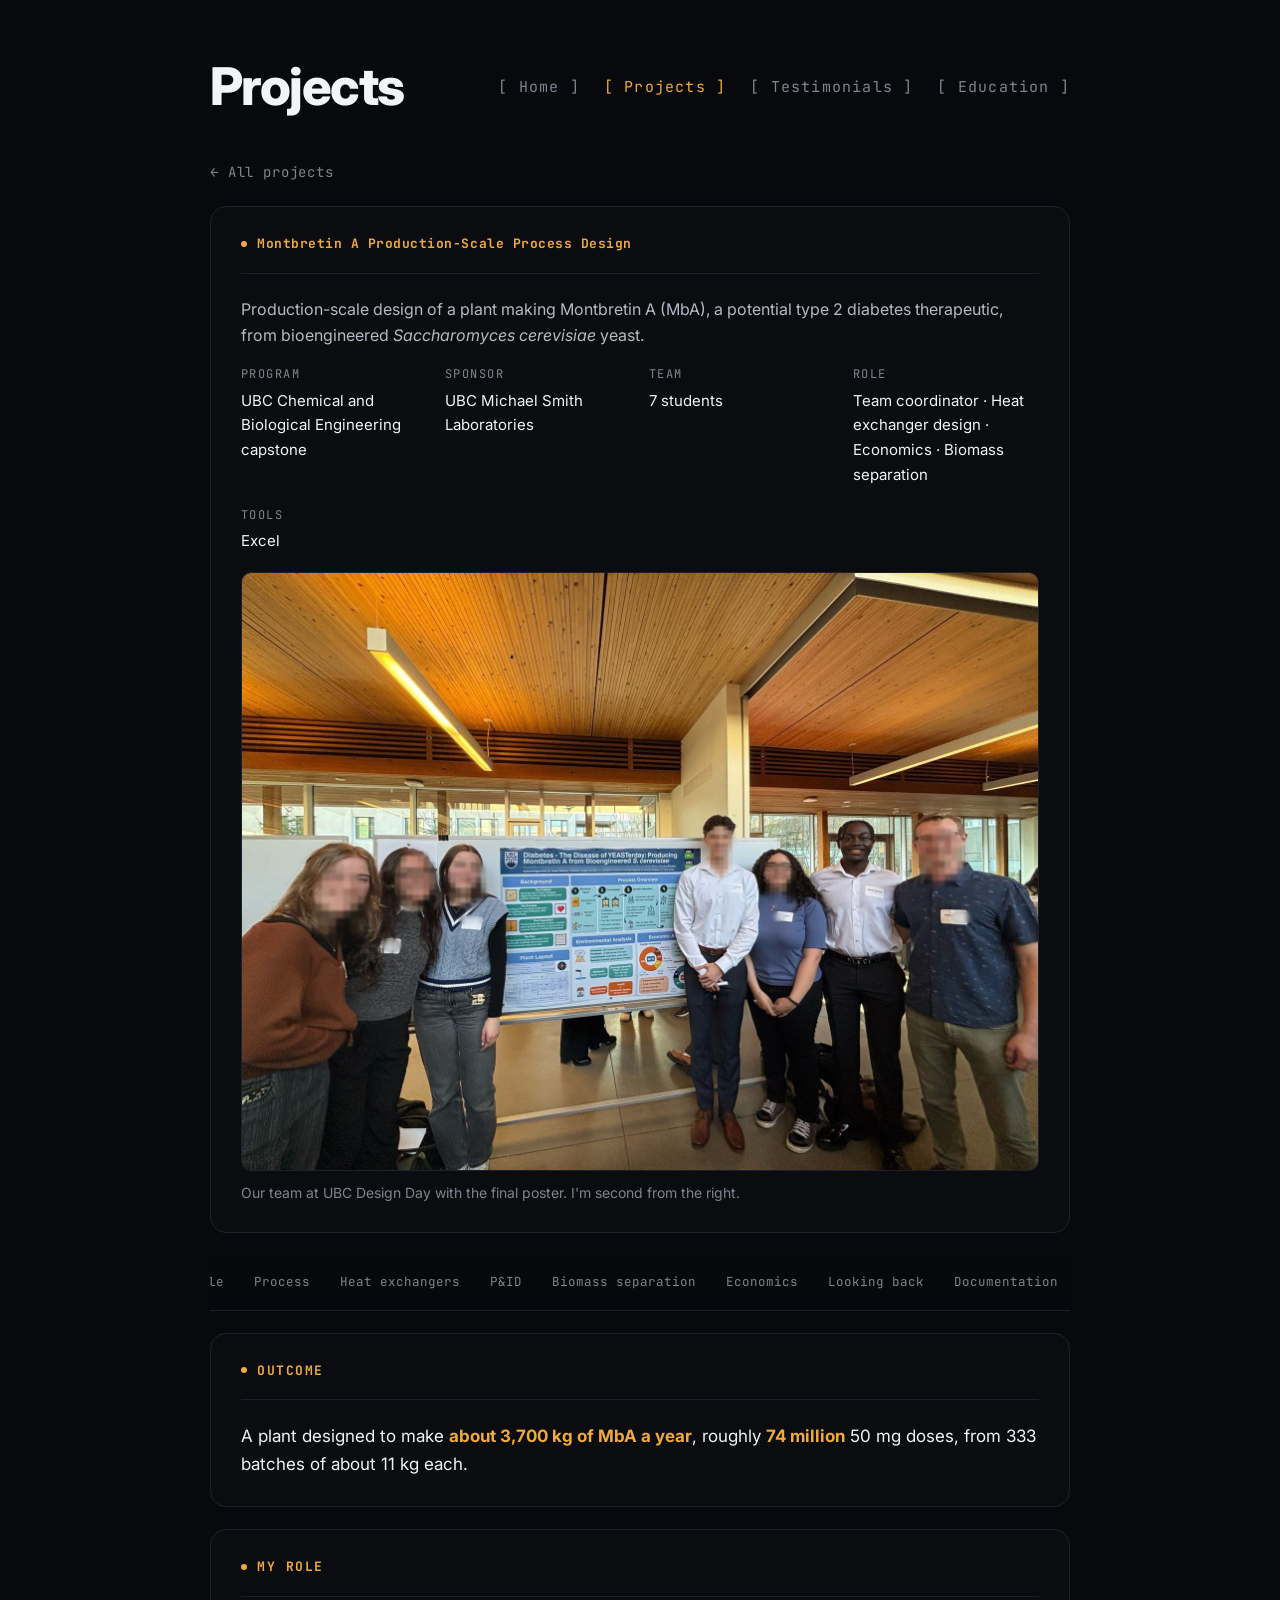
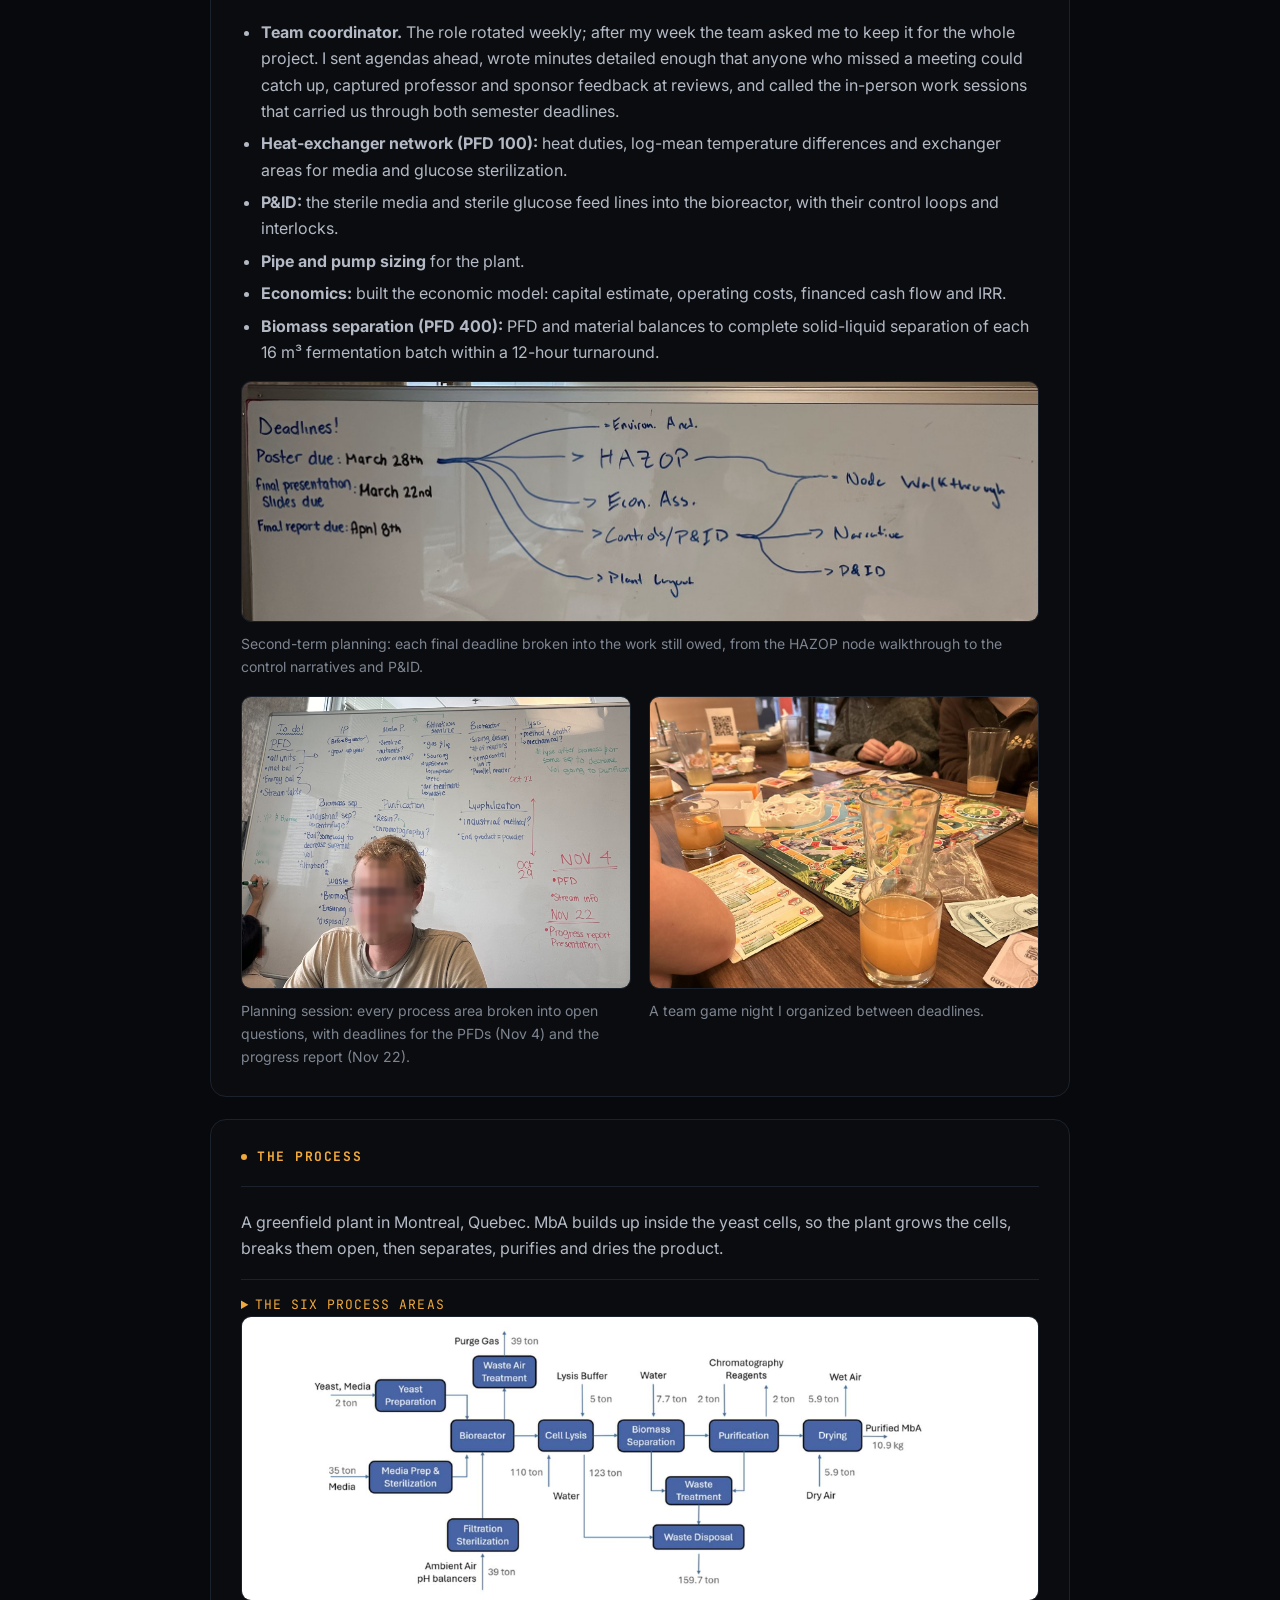
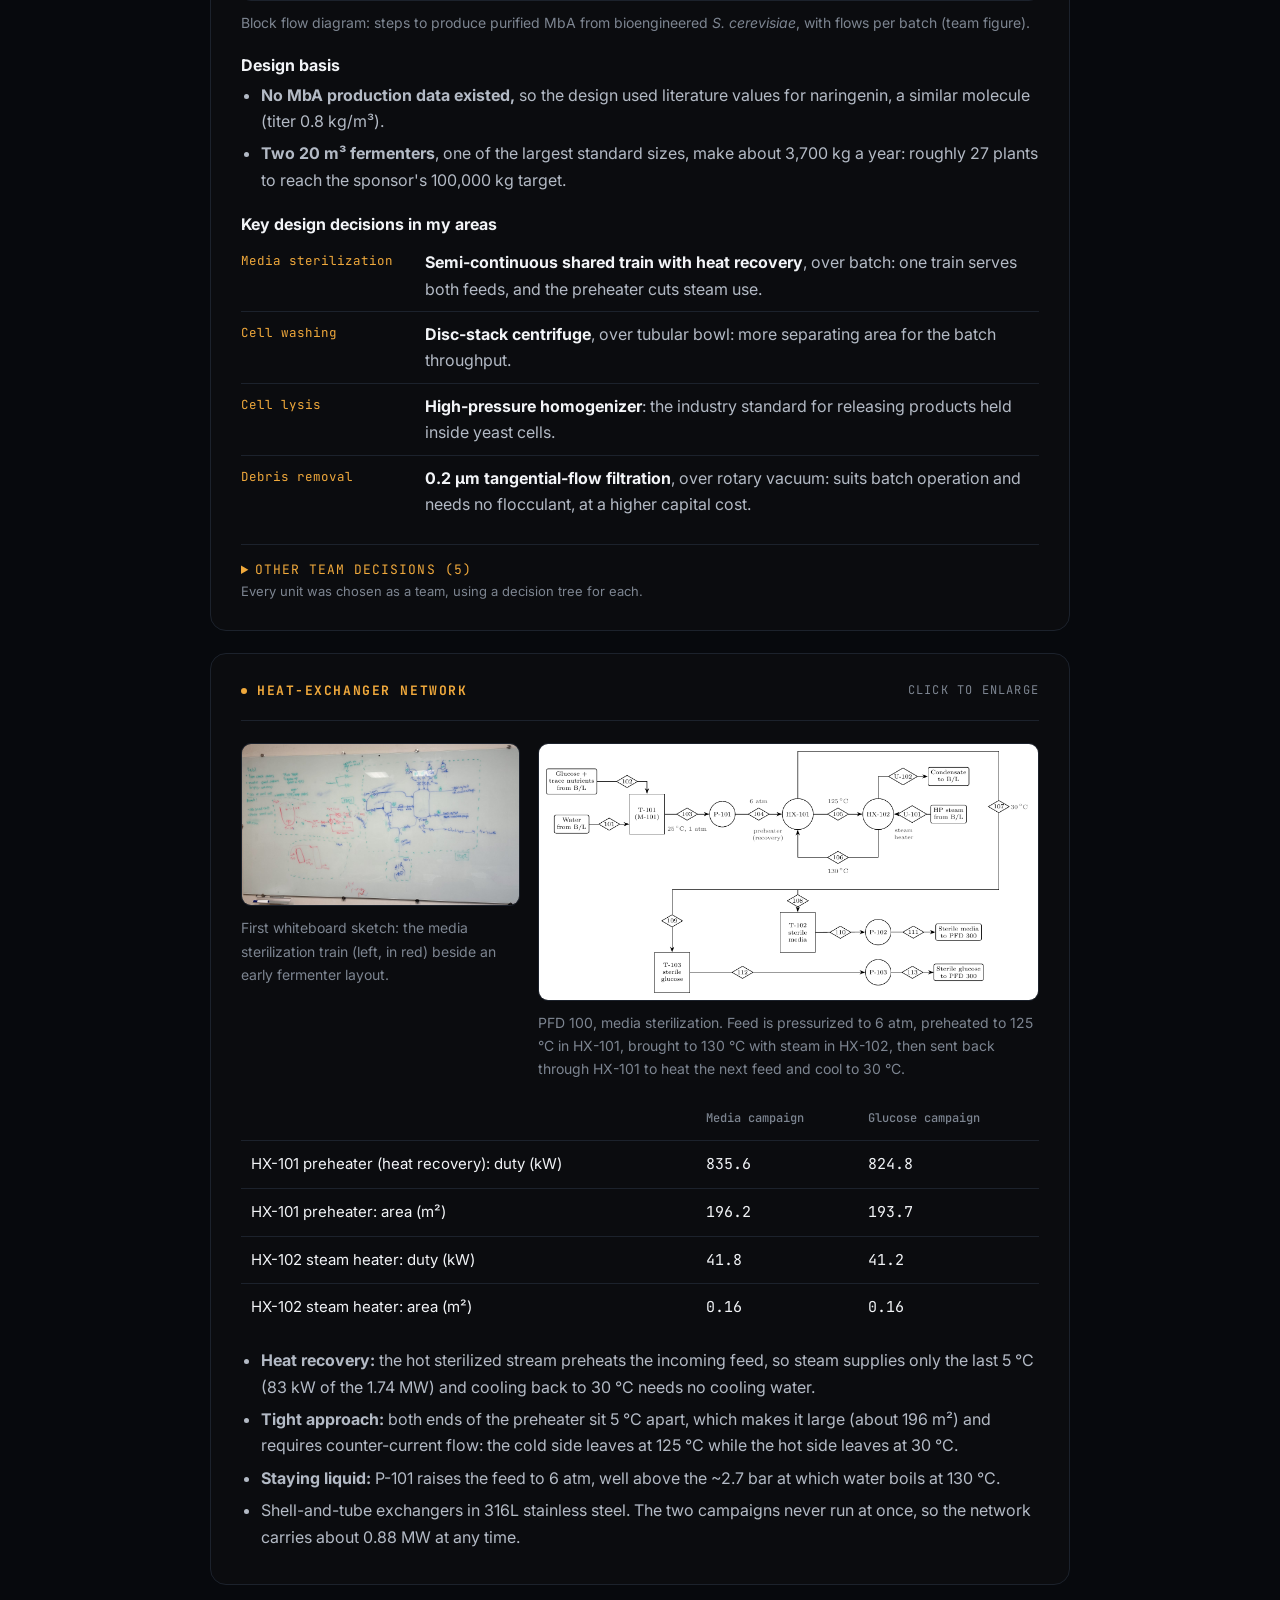
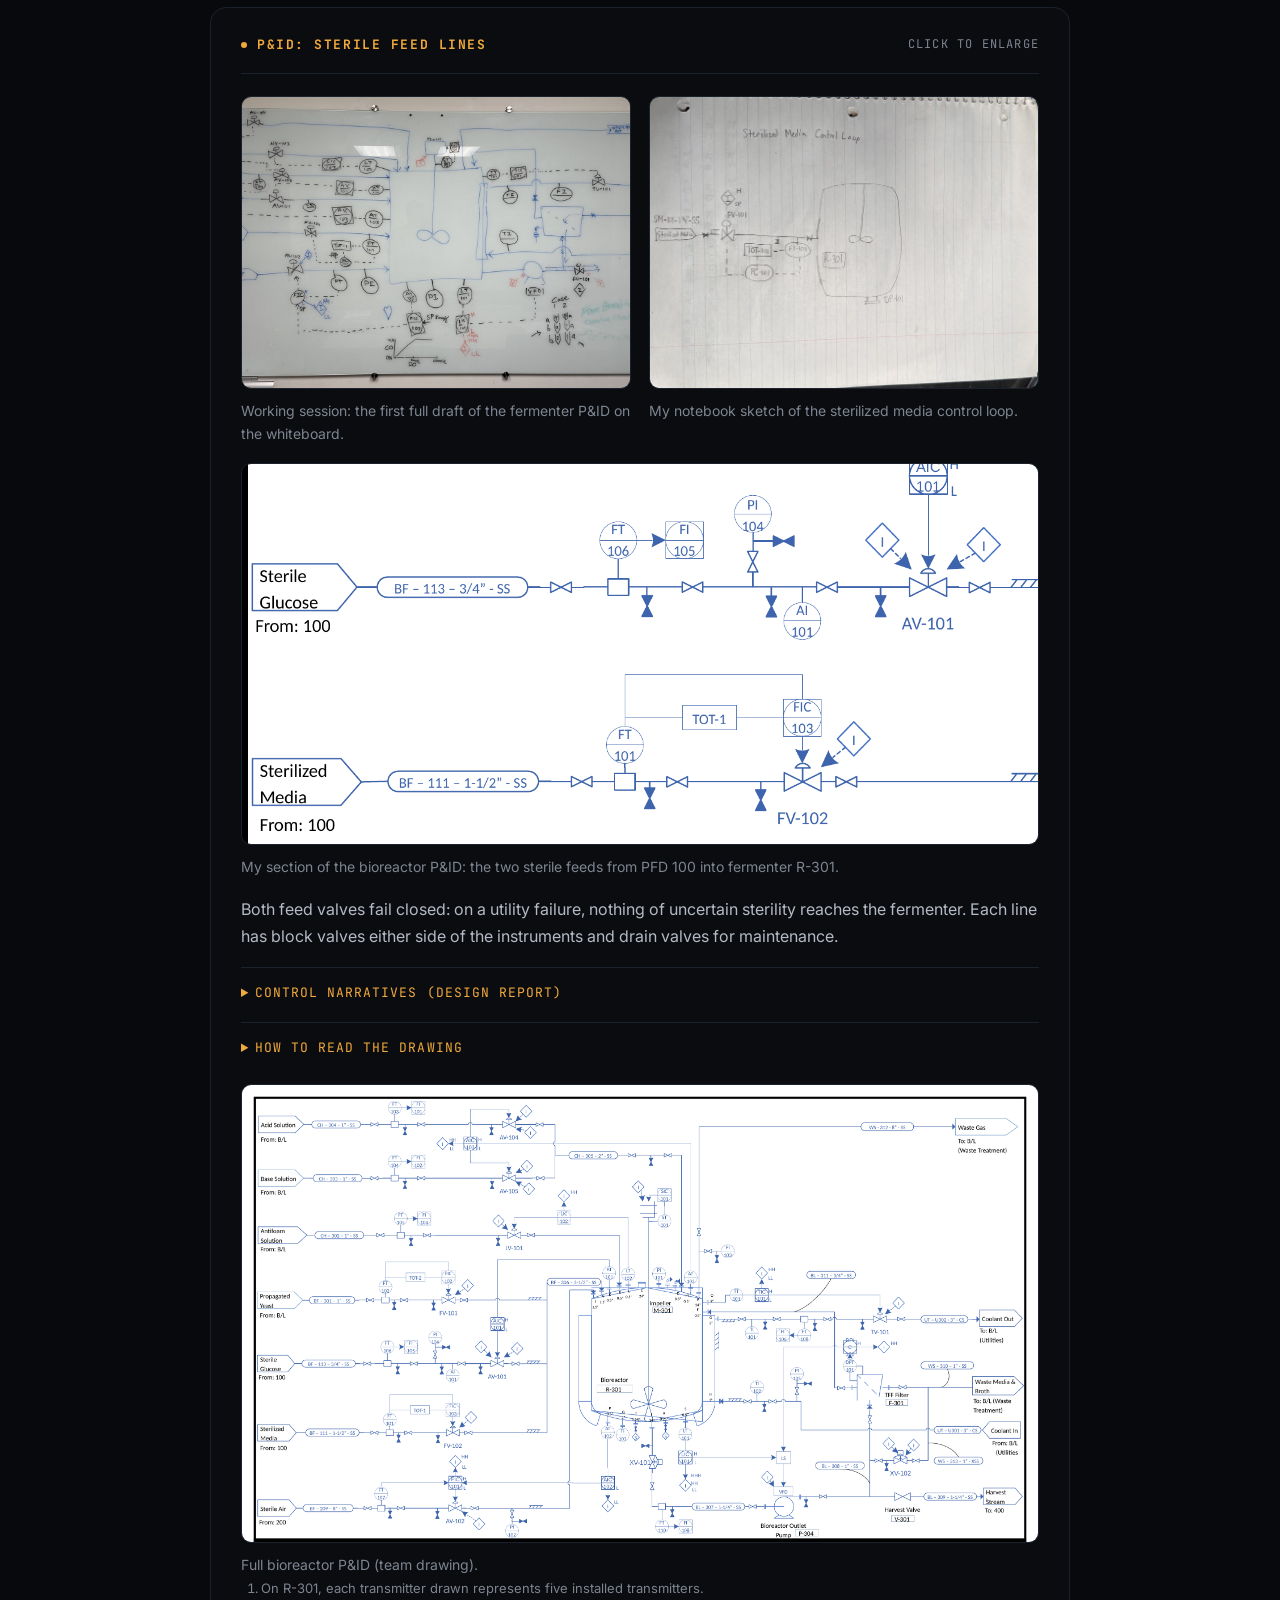
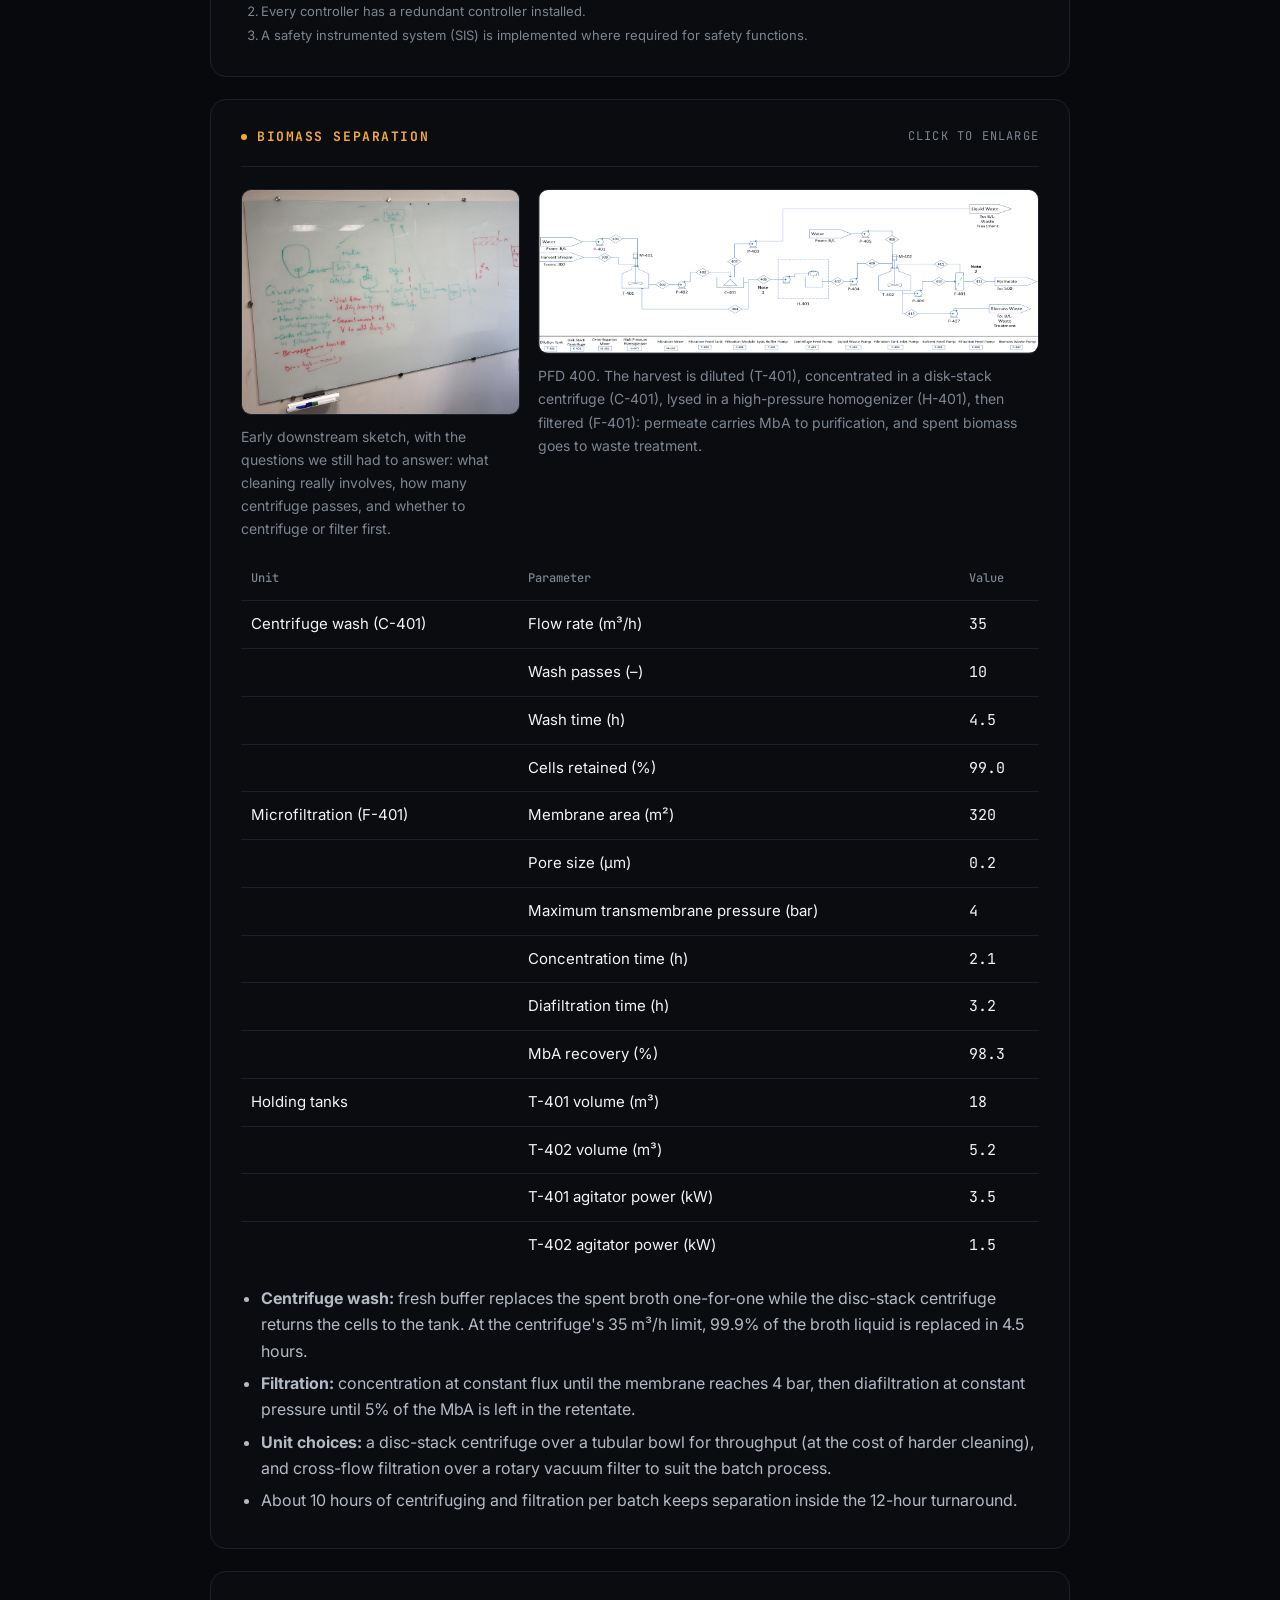
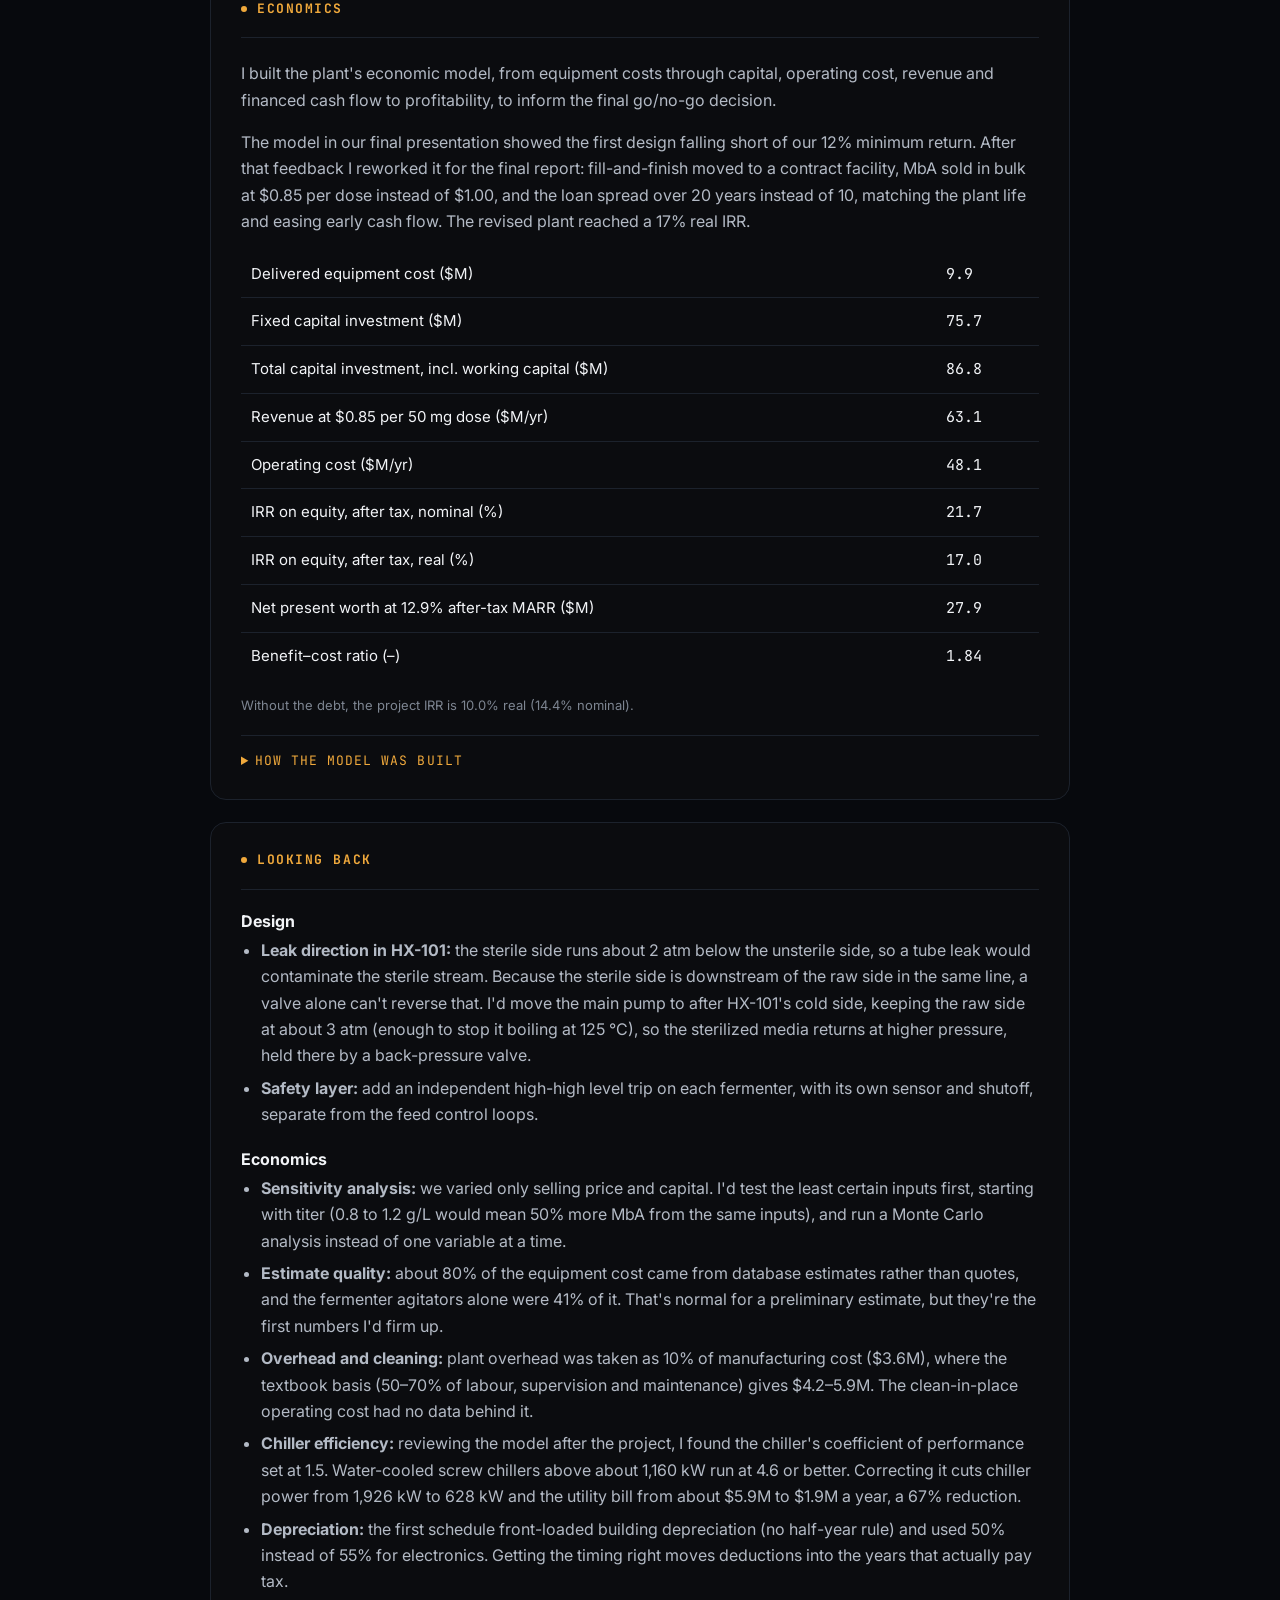
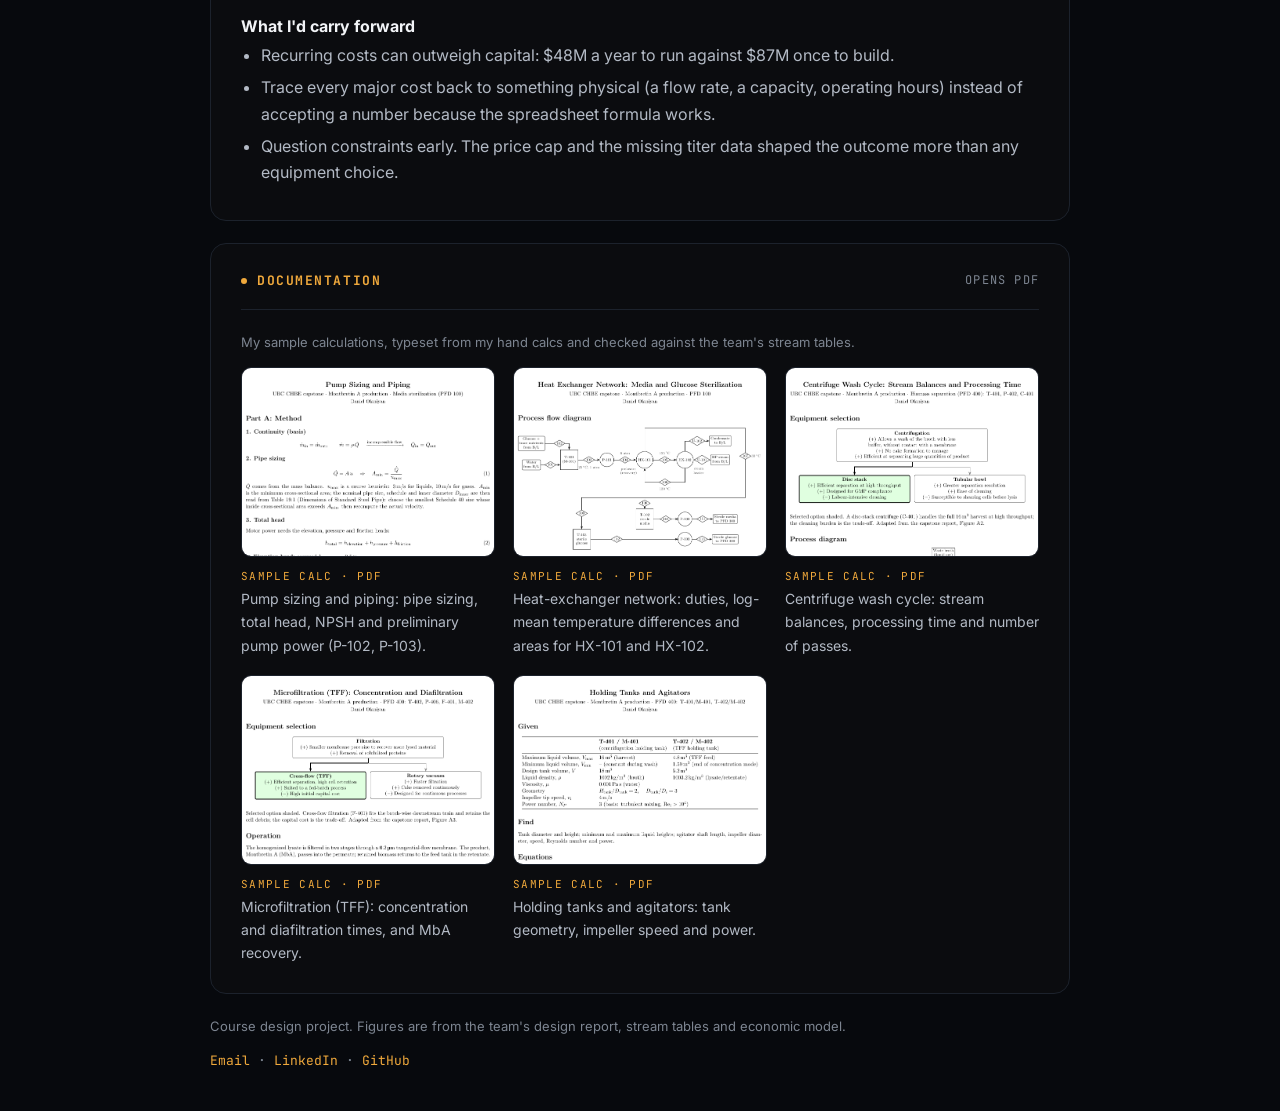
==== projects/capstone-montbretin.html @ 600d03a2 "Capstone (draft): tighter process section, one-line decisions, team decisions folded Co-Authored-By:" ====
<!doctype html>
<html lang="en">
<head>
  <meta charset="utf-8">
  <meta name="viewport" content="width=device-width, initial-scale=1">
  <title>Montbretin A Production-Scale Process Design · Daniel Olaniyan</title>
  <meta name="description" content="UBC capstone: production-scale bioprocess design for Montbretin A: about 3,700 kg a year, with heat recovery and biomass separation.">
  <link rel="preconnect" href="https://fonts.googleapis.com">
  <link rel="preconnect" href="https://fonts.gstatic.com" crossorigin>
  <link href="https://fonts.googleapis.com/css2?family=Inter:wght@400;600;700;800&family=JetBrains+Mono:wght@400;500;700&display=swap" rel="stylesheet">
  <link rel="stylesheet" href="../assets/styles.css">
</head>
<body>

<header class="site-header">
  <div class="wrap">
    <h1 class="site-title"><a href="../index.html#projects">Projects</a></h1>
    <nav class="tabs">
      <a href="../index.html#home">Home</a>
      <a class="active" href="../index.html#projects">Projects</a>
      <a href="../index.html#testimonials">Testimonials</a>
      <a href="../index.html#education">Education</a>
    </nav>
  </div>
</header>

<main class="wrap">
  <a class="back" href="../index.html#projects">← All projects</a>

  <div class="card">
    <div class="card-head"><span class="label case">Montbretin A Production-Scale Process Design</span></div>
    <p>Production-scale design of a plant making Montbretin A (MbA), a potential type 2 diabetes therapeutic, from bioengineered <em>Saccharomyces cerevisiae</em> yeast.</p>
    <dl class="facts">
      <div><dt>Program</dt><dd>UBC Chemical and Biological Engineering capstone</dd></div>
      <div><dt>Sponsor</dt><dd>UBC Michael Smith Laboratories</dd></div>
      <div><dt>Team</dt><dd>7 students</dd></div>
      <div><dt>Role</dt><dd>Team coordinator · Heat exchanger design · Economics · Biomass separation</dd></div>
      <div><dt>Tools</dt><dd>Excel</dd></div>
    </dl>
    <figure class="hero">
      <img src="../assets/media/capstone/design-day.jpg" data-zoom alt="The seven-person capstone team beside its poster at UBC Design Day.">
      <figcaption>Our team at UBC Design Day with the final poster. I'm second from the right.</figcaption>
    </figure>
  </div>

  <nav class="toc" aria-label="On this page"></nav>

  <div class="card" data-toc="Outcome">
    <div class="card-head"><span class="label">Outcome</span></div>
    <p class="outcome">A plant designed to make <strong>about 3,700 kg of MbA a year</strong>, roughly <strong>74 million</strong> 50 mg doses, from 333 batches of about 11 kg each.</p>
  </div>

  <div class="card" data-toc="Role">
    <div class="card-head"><span class="label">My role</span></div>
    <ul>
      <li><strong>Team coordinator.</strong> The role rotated weekly; after my week the team asked me to keep it for the whole project. I sent agendas ahead, wrote minutes detailed enough that anyone who missed a meeting could catch up, captured professor and sponsor feedback at reviews, and called the in-person work sessions that carried us through both semester deadlines.</li>
      <li><strong>Heat-exchanger network (PFD 100):</strong> heat duties, log-mean temperature differences and exchanger areas for media and glucose sterilization.</li>
      <li><strong>P&amp;ID:</strong> the sterile media and sterile glucose feed lines into the bioreactor, with their control loops and interlocks.</li>
      <li><strong>Pipe and pump sizing</strong> for the plant.</li>
      <li><strong>Economics:</strong> built the economic model: capital estimate, operating costs, financed cash flow and IRR.</li>
      <li><strong>Biomass separation (PFD 400):</strong> PFD and material balances to complete solid-liquid separation of each 16 m³ fermentation batch within a 12-hour turnaround.</li>
    </ul>
    <figure>
      <img src="../assets/media/capstone/capstone-deadline-board.jpg" data-zoom loading="lazy" alt="Whiteboard mapping the final deadlines (poster March 28, presentation March 22, report April 8) to the remaining work: environmental analysis, HAZOP node walkthrough, economic assessment, controls narrative and P&amp;ID, and plant layout.">
      <figcaption>Second-term planning: each final deadline broken into the work still owed, from the HAZOP node walkthrough to the control narratives and P&amp;ID.</figcaption>
    </figure>
    <div class="figrow">
      <figure>
        <img src="../assets/media/capstone/whiteboard-task-plan.jpg" data-zoom alt="Whiteboard breaking the capstone into tasks for each process area, with deadlines for the PFDs, stream information and the progress report.">
        <figcaption>Planning session: every process area broken into open questions, with deadlines for the PFDs (Nov 4) and the progress report (Nov 22).</figcaption>
      </figure>
      <figure>
        <img src="../assets/media/capstone/game-night.jpg" data-zoom alt="Team members playing a board game at a team game night.">
        <figcaption>A team game night I organized between deadlines.</figcaption>
      </figure>
    </div>
  </div>

  <div class="card" data-toc="Process">
    <div class="card-head"><span class="label">The process</span></div>
    <p>A greenfield plant in Montreal, Quebec. MbA builds up inside the yeast cells, so the plant grows the cells, breaks them open, then separates, purifies and dries the product.</p>
    <details class="legend">
      <summary>The six process areas</summary>
      <ol>
        <li><strong>Media sterilization (100):</strong> one heat-sterilization train serves both the start-up media (about 14 m³ in 2 hours) and the fed-batch glucose feed (about 21 t in 3 hours), each into its own sterile storage tank.</li>
        <li><strong>Air filtration (200):</strong> sterile air for the fermenters.</li>
        <li><strong>Fermentation (300):</strong> two 20 m³ fed-batch fermenters at 16 m³ working volume, on a 48-hour cycle (36 h fermentation, 2 h emptying, 10 h cleaning).</li>
        <li><strong>Lysis and separation (400):</strong> centrifuge cell washing, high-pressure homogenization to release MbA, then filtration.</li>
        <li><strong>Purification (500):</strong> two ultrafiltration steps, then reversed-phase chromatography to 95% MbA and 5% MbB.</li>
        <li><strong>Drying (600):</strong> spray drying to a powder, sold in bulk to a fill-and-finish partner.</li>
      </ol>
    </details>
    <figure>
      <img src="../assets/media/capstone/block-flow-diagram.png" data-zoom alt="Block flow diagram: yeast preparation, media sterilization and air filtration feed the bioreactor, followed by cell lysis, biomass separation, purification and drying to purified MbA, with waste air, waste treatment and disposal streams.">
      <figcaption>Block flow diagram: steps to produce purified MbA from bioengineered <em>S. cerevisiae</em>, with flows per batch (team figure).</figcaption>
    </figure>

    <h3 class="sub">Design basis</h3>
    <ul>
      <li><strong>No MbA production data existed,</strong> so the design used literature values for naringenin, a similar molecule (titer 0.8 kg/m³).</li>
      <li><strong>Two 20 m³ fermenters</strong>, one of the largest standard sizes, make about 3,700 kg a year: roughly 27 plants to reach the sponsor's 100,000 kg target.</li>
    </ul>

    <h3 class="sub">Key design decisions in my areas</h3>
    <ul class="decide">
        <li><span class="d">Media sterilization</span><span><strong>Semi-continuous shared train with heat recovery</strong>, over batch: one train serves both feeds, and the preheater cuts steam use.</span></li>
        <li><span class="d">Cell washing</span><span><strong>Disc-stack centrifuge</strong>, over tubular bowl: more separating area for the batch throughput.</span></li>
        <li><span class="d">Cell lysis</span><span><strong>High-pressure homogenizer</strong>: the industry standard for releasing products held inside yeast cells.</span></li>
        <li><span class="d">Debris removal</span><span><strong>0.2 µm tangential-flow filtration</strong>, over rotary vacuum: suits batch operation and needs no flocculant, at a higher capital cost.</span></li>
    </ul>
    <details class="legend">
      <summary>Other team decisions (5)</summary>
      <ul class="decide">
          <li><span class="d">Air sterilization</span><span><strong>Continuous membrane filters</strong>, over stored sterile air: the fermenters need too much air to store.</span></li>
          <li><span class="d">Fermentation</span><span><strong>Two-stage fed-batch</strong>, over batch or continuous: higher yield, and slower growth in stage 2 keeps oxygen demand within supply.</span></li>
          <li><span class="d">Purification 1</span><span><strong>Ultrafiltration</strong>, over size-exclusion chromatography: higher throughput, and it concentrates MbA.</span></li>
          <li><span class="d">Purification 2</span><span><strong>Reversed-phase chromatography</strong>: separates MbA from MbB and scales up the sponsor's lab method.</span></li>
          <li><span class="d">Drying</span><span><strong>Spray drying at 180 °C</strong>, over freeze-drying: faster and cheaper at scale, and MbA is heat-stable.</span></li>
      </ul>
    </details>
    <p class="fine">Every unit was chosen as a team, using a decision tree for each.</p>
  </div>

  <div class="card" data-toc="Heat exchangers">
    <div class="card-head"><span class="label">Heat-exchanger network</span><span class="soon">Click to enlarge</span></div>
    <div class="evolve">
      <figure>
        <img src="../assets/media/capstone/whiteboard-early-pfd-100.jpg" data-zoom alt="Early whiteboard sketch of the media sterilization train next to the first fermenter layout.">
        <figcaption>First whiteboard sketch: the media sterilization train (left, in red) beside an early fermenter layout.</figcaption>
      </figure>
      <figure>
        <img src="../assets/media/capstone/pfd-100-media-sterilization.png" data-zoom alt="PFD 100: media sterilization train with mixing tank T-101, pump P-101, preheater HX-101, steam heater HX-102, sterile storage tanks T-102 and T-103, and transfer pumps P-102 and P-103.">
        <figcaption>PFD 100, media sterilization. Feed is pressurized to 6 atm, preheated to 125 °C in HX-101, brought to 130 °C with steam in HX-102, then sent back through HX-101 to heat the next feed and cool to 30 °C.</figcaption>
      </figure>
    </div>
    <div class="table-wrap">
      <table class="units">
        <thead><tr><th></th><th>Media campaign</th><th>Glucose campaign</th></tr></thead>
        <tbody>
          <tr><td>HX-101 preheater (heat recovery): duty (kW)</td><td class="num">835.6</td><td class="num">824.8</td></tr>
          <tr><td>HX-101 preheater: area (m²)</td><td class="num">196.2</td><td class="num">193.7</td></tr>
          <tr><td>HX-102 steam heater: duty (kW)</td><td class="num">41.8</td><td class="num">41.2</td></tr>
          <tr><td>HX-102 steam heater: area (m²)</td><td class="num">0.16</td><td class="num">0.16</td></tr>
        </tbody>
      </table>
    </div>
    <ul>
      <li><strong>Heat recovery:</strong> the hot sterilized stream preheats the incoming feed, so steam supplies only the last 5 °C (83 kW of the 1.74 MW) and cooling back to 30 °C needs no cooling water.</li>
      <li><strong>Tight approach:</strong> both ends of the preheater sit 5 °C apart, which makes it large (about 196 m²) and requires counter-current flow: the cold side leaves at 125 °C while the hot side leaves at 30 °C.</li>
      <li><strong>Staying liquid:</strong> P-101 raises the feed to 6 atm, well above the ~2.7 bar at which water boils at 130 °C.</li>
      <li>Shell-and-tube exchangers in 316L stainless steel. The two campaigns never run at once, so the network carries about 0.88 MW at any time.</li>
    </ul>
  </div>

  <div class="card" data-toc="P&amp;ID">
    <div class="card-head"><span class="label">P&amp;ID: sterile feed lines</span><span class="soon">Click to enlarge</span></div>
    <div class="figrow">
      <figure>
        <img src="../assets/media/capstone/whiteboard-pid-r301.jpg" data-zoom alt="Whiteboard draft of the fermenter P&amp;ID with feed lines, control loops and cooling.">
        <figcaption>Working session: the first full draft of the fermenter P&amp;ID on the whiteboard.</figcaption>
      </figure>
      <figure>
        <img src="../assets/media/capstone/sketch-media-control-loop.jpg" data-zoom alt="Hand sketch of the sterilized media control loop: totalizer, flow transmitter, flow controller and control valve into R-301.">
        <figcaption>My notebook sketch of the sterilized media control loop.</figcaption>
      </figure>
    </div>
    <figure>
      <img src="../assets/media/capstone/pid-sterile-feed-lines.png" data-zoom alt="P&amp;ID detail of the sterile glucose line BF-113 (3/4 inch stainless) with FT-106, FI-105, PI-104, AI-101 and analyzer controller AIC-101 driving AV-101, and the sterilized media line BF-111 (1-1/2 inch stainless) with FT-101, totalizer TOT-1 and FIC-103 driving FV-102.">
      <figcaption>My section of the bioreactor P&amp;ID: the two sterile feeds from PFD 100 into fermenter R-301.</figcaption>
    </figure>
    <p>Both feed valves fail closed: on a utility failure, nothing of uncertain sterility reaches the fermenter. Each line has block valves either side of the instruments and drain valves for maintenance.</p>
    <details class="legend">
      <summary>Control narratives (design report)</summary>
      <div class="table-wrap">
        <table class="narrative">
          <caption>Media addition control loop</caption>
          <tbody>
            <tr><th scope="row">Description</th><td>The volume of sterilized media added to the bioreactor R-301 at the beginning of the batch process is controlled by FIC-103 and FV-102.</td></tr>
            <tr><th scope="row">Control loop</th><td>The volume of sterilized media added to R-301 is controlled by the control loop FIC-103/FV-102. The flow rate of sterilized media into R-301 is measured by FT-101. The output of FT-101 is sent to the totalizer TOT-1, which tracks the total volume of sterilized media added to R-301. The output of TOT-1 is sent to the flow indicating controller FIC-103, whose output controls the flow valve FV-102, which modulates the flow of sterilized media into R-301.</td></tr>
            <tr><th scope="row">Alarms</th><td>N/A</td></tr>
            <tr><th scope="row">Trips</th><td>N/A</td></tr>
          </tbody>
        </table>
      </div>
      <div class="table-wrap">
        <table class="narrative">
          <caption>Fermenter glucose concentration control loop</caption>
          <tbody>
            <tr><th scope="row">Description</th><td>The concentration of glucose in the bioreactor R-301 after the batch fermentation is controlled by the addition of a concentrated aqueous glucose solution. The addition of this solution is controlled by AIC-101 and AV-101.</td></tr>
            <tr><th scope="row">Control loop</th><td>The concentration of glucose in R-301 is controlled by the control loop AIC-101/AV-101. The current glucose concentration is read by the analyzer transmitter AT-101. The output of AT-101 is sent to the analyzer indicating controller AIC-101. The output of AIC-101 controls the valve AV-101, which dictates the flow of concentrated aqueous glucose into R-301.</td></tr>
            <tr><th scope="row">Alarms</th><td>High (SGAH-101) and low (SGAL-101) alarms alert operators when the glucose concentration in R-301 is in danger of leaving the process specification.</td></tr>
            <tr><th scope="row">Trips</th><td>N/A</td></tr>
          </tbody>
        </table>
      </div>
    </details>

    <details class="legend">
      <summary>How to read the drawing</summary>
      <h3 class="sub">Line designation</h3>
      <p><code>BF-111-1½"-SS</code> = service, line number, line size, material of construction.</p>
      <dl class="key">
        <div><dt>BF</dt><dd>Biologic feed</dd></div>
        <div><dt>BL</dt><dd>Biologic service / biomass containing</dd></div>
        <div><dt>CH</dt><dd>Chemical solution</dd></div>
        <div><dt>UT</dt><dd>Utility service</dd></div>
        <div><dt>WS</dt><dd>Waste service</dd></div>
        <div><dt>SS / CS</dt><dd>Stainless steel / carbon steel</dd></div>
      </dl>
      <h3 class="sub">Instrument tags in my section</h3>
      <dl class="key">
        <div><dt>FT</dt><dd>Flow transmitter</dd></div>
        <div><dt>FI</dt><dd>Flow indicator</dd></div>
        <div><dt>FIC</dt><dd>Flow indicating controller</dd></div>
        <div><dt>TOT</dt><dd>Totalizer</dd></div>
        <div><dt>AT / AI</dt><dd>Analyzer transmitter / indicator (glucose concentration)</dd></div>
        <div><dt>AIC</dt><dd>Analyzer indicating controller</dd></div>
        <div><dt>PI</dt><dd>Pressure indicator</dd></div>
        <div><dt>FV / AV</dt><dd>Control valves for the flow and analyzer loops</dd></div>
      </dl>
      <h3 class="sub">Symbols</h3>
      <dl class="key wide">
        <div><dt>Circle</dt><dd>Locally mounted instrument</dd></div>
        <div><dt>Circle in a square</dt><dd>Remote control system (e.g. DCS)</dd></div>
        <div><dt>Diamond with I</dt><dd>Interlock</dd></div>
        <div><dt>H / L / HH / LL</dt><dd>High, low, high-high and low-low alarm or interlock</dd></div>
        <div><dt>Open / filled bow-tie</dt><dd>Isolation valve open / closed</dd></div>
        <div><dt>Hatched line</dt><dd>Insulation</dd></div>
      </dl>
    </details>

    <figure class="after-legend">
      <img src="../assets/media/capstone/pid-bioreactor-r301.png" data-zoom alt="Full bioreactor P&amp;ID, drawing D-02-1001: fermenter R-301 with acid, base, antifoam, yeast, glucose, media and air feeds, coolant, waste gas, TFF filter F-301 and harvest pump P-304.">
      <figcaption>Full bioreactor P&amp;ID (team drawing).</figcaption>
    </figure>
    <ol class="fine">
      <li>On R-301, each transmitter drawn represents five installed transmitters.</li>
      <li>Every controller has a redundant controller installed.</li>
      <li>A safety instrumented system (SIS) is implemented where required for safety functions.</li>
    </ol>
  </div>

  <div class="card" data-toc="Biomass separation">
    <div class="card-head"><span class="label">Biomass separation</span><span class="soon">Click to enlarge</span></div>
    <div class="evolve">
      <figure>
        <img src="../assets/media/capstone/whiteboard-early-downstream.jpg" data-zoom alt="Early whiteboard sketch of downstream processing with a list of open questions.">
        <figcaption>Early downstream sketch, with the questions we still had to answer: what cleaning really involves, how many centrifuge passes, and whether to centrifuge or filter first.</figcaption>
      </figure>
      <figure>
        <img src="../assets/media/capstone/pfd-400-biomass-separation.png" data-zoom alt="PFD 400: harvest stream diluted in T-401, concentrated in disk-stack centrifuge C-401, lysed in high-pressure homogenizer H-401, then filtered through F-401 with permeate to purification and biomass to waste treatment.">
        <figcaption>PFD 400. The harvest is diluted (T-401), concentrated in a disk-stack centrifuge (C-401), lysed in a high-pressure homogenizer (H-401), then filtered (F-401): permeate carries MbA to purification, and spent biomass goes to waste treatment.</figcaption>
      </figure>
    </div>
    <div class="table-wrap">
      <table class="units">
        <thead><tr><th>Unit</th><th>Parameter</th><th>Value</th></tr></thead>
        <tbody>
          <tr><td>Centrifuge wash (C-401)</td><td>Flow rate (m³/h)</td><td class="num">35</td></tr>
          <tr><td></td><td>Wash passes (–)</td><td class="num">10</td></tr>
          <tr><td></td><td>Wash time (h)</td><td class="num">4.5</td></tr>
          <tr><td></td><td>Cells retained (%)</td><td class="num">99.0</td></tr>
          <tr><td>Microfiltration (F-401)</td><td>Membrane area (m²)</td><td class="num">320</td></tr>
          <tr><td></td><td>Pore size (µm)</td><td class="num">0.2</td></tr>
          <tr><td></td><td>Maximum transmembrane pressure (bar)</td><td class="num">4</td></tr>
          <tr><td></td><td>Concentration time (h)</td><td class="num">2.1</td></tr>
          <tr><td></td><td>Diafiltration time (h)</td><td class="num">3.2</td></tr>
          <tr><td></td><td>MbA recovery (%)</td><td class="num">98.3</td></tr>
          <tr><td>Holding tanks</td><td>T-401 volume (m³)</td><td class="num">18</td></tr>
          <tr><td></td><td>T-402 volume (m³)</td><td class="num">5.2</td></tr>
          <tr><td></td><td>T-401 agitator power (kW)</td><td class="num">3.5</td></tr>
          <tr><td></td><td>T-402 agitator power (kW)</td><td class="num">1.5</td></tr>
        </tbody>
      </table>
    </div>
    <ul>
      <li><strong>Centrifuge wash:</strong> fresh buffer replaces the spent broth one-for-one while the disc-stack centrifuge returns the cells to the tank. At the centrifuge's 35 m³/h limit, 99.9% of the broth liquid is replaced in 4.5 hours.</li>
      <li><strong>Filtration:</strong> concentration at constant flux until the membrane reaches 4 bar, then diafiltration at constant pressure until 5% of the MbA is left in the retentate.</li>
      <li><strong>Unit choices:</strong> a disc-stack centrifuge over a tubular bowl for throughput (at the cost of harder cleaning), and cross-flow filtration over a rotary vacuum filter to suit the batch process.</li>
      <li>About 10 hours of centrifuging and filtration per batch keeps separation inside the 12-hour turnaround.</li>
    </ul>
  </div>

  <div class="card" data-toc="Economics">
    <div class="card-head"><span class="label">Economics</span></div>
    <p>I built the plant's economic model, from equipment costs through capital, operating cost, revenue and financed cash flow to profitability, to inform the final go/no-go decision.</p>
    <p>The model in our final presentation showed the first design falling short of our 12% minimum return. After that feedback I reworked it for the final report: fill-and-finish moved to a contract facility, MbA sold in bulk at $0.85 per dose instead of $1.00, and the loan spread over 20 years instead of 10, matching the plant life and easing early cash flow. The revised plant reached a 17% real IRR.</p>
    <div class="table-wrap">
      <table class="units">
        <tbody>
          <tr><td>Delivered equipment cost ($M)</td><td class="num">9.9</td></tr>
          <tr><td>Fixed capital investment ($M)</td><td class="num">75.7</td></tr>
          <tr><td>Total capital investment, incl. working capital ($M)</td><td class="num">86.8</td></tr>
          <tr><td>Revenue at $0.85 per 50 mg dose ($M/yr)</td><td class="num">63.1</td></tr>
          <tr><td>Operating cost ($M/yr)</td><td class="num">48.1</td></tr>
          <tr><td>IRR on equity, after tax, nominal (%)</td><td class="num">21.7</td></tr>
          <tr><td>IRR on equity, after tax, real (%)</td><td class="num">17.0</td></tr>
          <tr><td>Net present worth at 12.9% after-tax MARR ($M)</td><td class="num">27.9</td></tr>
          <tr><td>Benefit–cost ratio (–)</td><td class="num">1.84</td></tr>
        </tbody>
      </table>
    </div>
    <p class="fine">Without the debt, the project IRR is 10.0% real (14.4% nominal).</p>

    <details class="legend">
      <summary>How the model was built</summary>

      <h3 class="sub">Basis</h3>
      <ul>
        <li><strong>Location:</strong> Montreal, Quebec, a Canadian bioprocess hub with industrial-scale infrastructure. Canada's stricter pharmaceutical regulation means product made there can be sold across North America.</li>
        <li><strong>Schedule:</strong> 2-year build, 20-year plant life, 7,992 operating hours a year (allowing for holidays, maintenance and shutdowns). A 48-hour cycle (36 h fermentation, 12 h turnaround) on two fermenters gives 333 batches a year.</li>
      </ul>

      <h3 class="sub">Capital: $86.8M</h3>
      <ul>
        <li><strong>Equipment, $9.9M delivered:</strong> each unit sized from the PFDs (flow, capacity, material, duty and power), priced from manufacturers where possible and from a cost database otherwise. The fermenters and their agitators were about 61% of the total.</li>
        <li><strong>Factored estimate:</strong> 50% added to equipment for clean-in-place systems ($14.8M basis), then Peters, Timmerhaus and West's solid–fluid ratios: installation 39%, instrumentation and controls 26%, piping 31%, electrical 10%, buildings 29%, yard 12%, service facilities 55%, engineering 32%, construction 34%, contractor's fee 23% and contingency 37% of equipment.</li>
        <li><strong>Priced separately:</strong> land ($11.4M, scaled to a 57,000 ft² site in Montreal) and the sterile-water system ($0.8M). Direct costs $57.0M, fixed capital $75.7M, working capital $11.1M.</li>
      </ul>

      <h3 class="sub">Operating cost: $48.1M a year</h3>
      <ul>
        <li><strong>Direct production, $22.6M:</strong> raw materials $2.0M (glucose about $540K; purification buffers, mostly acetonitrile, about $700K), utilities about $6.2M (96% electricity, at $0.117/kWh) and operating labour $4.05M.</li>
        <li><strong>Operating labour:</strong> the Alkhayat–Gerrard correlation, N<sub>OL</sub> = (6.29 + 31.7P² + 0.23N<sub>np</sub>)<sup>0.5</sup>, with P = 3 solids-handling steps and N<sub>np</sub> = 8 other units, gives 17.1, so 18 operators per shift. At 4.5 operators per position for round-the-clock operation and $50,000 each: $4.05M.</li>
        <li><strong>Fixed charges, $14.7M</strong> (depreciation, property tax, insurance, plant overhead) and <strong>general expenses, $10.8M</strong> (administration, sales and marketing, R&amp;D).</li>
      </ul>

      <h3 class="sub">Revenue: $63.1M a year</h3>
      <ul>
        <li>11.14 kg of MbA per batch × 333 batches = 3,711 kg a year = 74.2 million 50 mg doses at $0.85.</li>
        <li><strong>Why $0.85:</strong> the sponsor's targets were at most $1 per pill at retail, a 50 mg dose and 100,000 kg a year. With no titer data, the design relied on literature values, which supported about 3,700 kg a year. On thin margins, selling powder in bulk to a fill-and-finish partner (who sells pills at $1) carried less risk and cost than packaging pills in-house.</li>
      </ul>

      <h3 class="sub">Cash flow and profitability</h3>
      <ul>
        <li><strong>Financing:</strong> 30% equity; 70% debt ($60.8M) at 12% compounded monthly over 20 years, $669,137 a month.</li>
        <li><strong>Depreciation:</strong> Canadian capital cost allowance by asset class: building class 6 (10%, half-year rule), equipment class 53 (50%) and electronics class 50 (55%), where the accelerated investment incentive waives the half-year rule.</li>
        <li><strong>Taxes and inflation:</strong> 26.5% corporate tax and 4% inflation; sales and operating costs start in year 2, after the build.</li>
        <li><strong>Profitability:</strong> net present worth and IRR rather than payback or simple return, because they account for the time value of money. NPW at the 12.9% after-tax MARR (13% real, 17.5% with inflation) measures the value created; IRR gives the return as a percentage. Each covers the other's blind spots.</li>
      </ul>
    </details>
  </div>

  <div class="card" data-toc="Looking back">
    <div class="card-head"><span class="label">Looking back</span></div>
    <h3 class="sub">Design</h3>
    <ul>
      <li><strong>Leak direction in HX-101:</strong> the sterile side runs about 2 atm below the unsterile side, so a tube leak would contaminate the sterile stream. Because the sterile side is downstream of the raw side in the same line, a valve alone can't reverse that. I'd move the main pump to after HX-101's cold side, keeping the raw side at about 3 atm (enough to stop it boiling at 125 °C), so the sterilized media returns at higher pressure, held there by a back-pressure valve.</li>
      <li><strong>Safety layer:</strong> add an independent high-high level trip on each fermenter, with its own sensor and shutoff, separate from the feed control loops.</li>
    </ul>
    <h3 class="sub">Economics</h3>
    <ul>
      <li><strong>Sensitivity analysis:</strong> we varied only selling price and capital. I'd test the least certain inputs first, starting with titer (0.8 to 1.2 g/L would mean 50% more MbA from the same inputs), and run a Monte Carlo analysis instead of one variable at a time.</li>
      <li><strong>Estimate quality:</strong> about 80% of the equipment cost came from database estimates rather than quotes, and the fermenter agitators alone were 41% of it. That's normal for a preliminary estimate, but they're the first numbers I'd firm up.</li>
      <li><strong>Overhead and cleaning:</strong> plant overhead was taken as 10% of manufacturing cost ($3.6M), where the textbook basis (50–70% of labour, supervision and maintenance) gives $4.2–5.9M. The clean-in-place operating cost had no data behind it.</li>
      <li><strong>Chiller efficiency:</strong> reviewing the model after the project, I found the chiller's coefficient of performance set at 1.5. Water-cooled screw chillers above about 1,160 kW run at 4.6 or better. Correcting it cuts chiller power from 1,926 kW to 628 kW and the utility bill from about $5.9M to $1.9M a year, a 67% reduction.</li>
      <li><strong>Depreciation:</strong> the first schedule front-loaded building depreciation (no half-year rule) and used 50% instead of 55% for electronics. Getting the timing right moves deductions into the years that actually pay tax.</li>
    </ul>
    <h3 class="sub">What I'd carry forward</h3>
    <ul>
      <li>Recurring costs can outweigh capital: $48M a year to run against $87M once to build.</li>
      <li>Trace every major cost back to something physical (a flow rate, a capacity, operating hours) instead of accepting a number because the spreadsheet formula works.</li>
      <li>Question constraints early. The price cap and the missing titer data shaped the outcome more than any equipment choice.</li>
    </ul>
  </div>

  <div class="card" data-toc="Documentation">
    <div class="card-head"><span class="label">Documentation</span><span class="soon">Opens PDF</span></div>
    <p class="fine">My sample calculations, typeset from my hand calcs and checked against the team's stream tables.</p>
    <div class="doc-grid">
      <div class="doc">
        <a class="thumb pdf" href="../assets/docs/capstone/capstone_01_pump_sizing.pdf" target="_blank" rel="noopener"><img src="../assets/docs/capstone/capstone_01_pump_sizing.png" alt="First page of the pump sizing and piping sample calculation." loading="lazy"></a>
        <p class="cap"><span class="type">Sample calc · PDF</span>Pump sizing and piping: pipe sizing, total head, NPSH and preliminary pump power (P-102, P-103).</p>
      </div>
      <div class="doc">
        <a class="thumb pdf" href="../assets/docs/capstone/capstone_02_hex_network.pdf" target="_blank" rel="noopener"><img src="../assets/docs/capstone/capstone_02_hex_network.png" alt="First page of the heat-exchanger network sample calculation." loading="lazy"></a>
        <p class="cap"><span class="type">Sample calc · PDF</span>Heat-exchanger network: duties, log-mean temperature differences and areas for HX-101 and HX-102.</p>
      </div>
      <div class="doc">
        <a class="thumb pdf" href="../assets/docs/capstone/capstone_03_centrifuge_wash.pdf" target="_blank" rel="noopener"><img src="../assets/docs/capstone/capstone_03_centrifuge_wash.png" alt="First page of the centrifuge wash cycle sample calculation." loading="lazy"></a>
        <p class="cap"><span class="type">Sample calc · PDF</span>Centrifuge wash cycle: stream balances, processing time and number of passes.</p>
      </div>
      <div class="doc">
        <a class="thumb pdf" href="../assets/docs/capstone/capstone_04_microfiltration_tff.pdf" target="_blank" rel="noopener"><img src="../assets/docs/capstone/capstone_04_microfiltration_tff.png" alt="First page of the microfiltration (tff) sample calculation." loading="lazy"></a>
        <p class="cap"><span class="type">Sample calc · PDF</span>Microfiltration (TFF): concentration and diafiltration times, and MbA recovery.</p>
      </div>
      <div class="doc">
        <a class="thumb pdf" href="../assets/docs/capstone/capstone_05_tanks_agitators.pdf" target="_blank" rel="noopener"><img src="../assets/docs/capstone/capstone_05_tanks_agitators.png" alt="First page of the holding tanks and agitators sample calculation." loading="lazy"></a>
        <p class="cap"><span class="type">Sample calc · PDF</span>Holding tanks and agitators: tank geometry, impeller speed and power.</p>
      </div>
    </div>
  </div>

  <p class="note">Course design project. Figures are from the team's design report, stream tables and economic model.</p>
</main>

<footer><div class="wrap">
  <a href="mailto:dolaniyan321@gmail.com">Email</a> · <a href="https://www.linkedin.com/in/daniel-olaniyan/">LinkedIn</a> · <a href="https://github.com/DanielOlaniyan">GitHub</a>
</div></footer>
<script src="../assets/main.js"></script>
</body>
</html>
---- assets/styles.css ----
/* ==========================================================
   Daniel Olaniyan — site styles (dark)
   Change the accent colour or fonts in :root.
   ========================================================== */

:root {
  --bg-top: #0f1726;
  --bg: #07090d;
  --card: #0b0c0f;
  --line: #1c222c;
  --text: #f2f4f7;
  --body: #b3bac5;
  --muted: #7d8591;
  --accent: #f0a93c;          /* amber — change this one value to re-colour the site */
  --todo: #ff6b6b;
  --max: 900px;
  --radius: 16px;
  --sans: "Inter", system-ui, -apple-system, "Segoe UI", Roboto, sans-serif;
  --mono: "JetBrains Mono", ui-monospace, SFMono-Regular, Menlo, monospace;
}

* { box-sizing: border-box; }
html { background: var(--bg); }
body {
  margin: 0;
  min-height: 100vh;
  color: var(--body);
  font-family: var(--sans);
  font-size: 16px;
  line-height: 1.65;
  background: radial-gradient(1400px 700px at 15% -5%, var(--bg-top), transparent 70%) no-repeat, var(--bg);
  -webkit-font-smoothing: antialiased;
}
img { max-width: 100%; display: block; }
a { color: var(--accent); text-decoration: none; }
a:hover { text-decoration: underline; }
p { margin: 0 0 1em; }
h1, h2, h3 { color: var(--text); margin: 0; line-height: 1.2; }

.wrap { max-width: var(--max); margin: 0 auto; padding: 0 20px; }

/* ---------- Header: big title + bracket tabs ---------- */
.site-header { padding: 56px 0 40px; }
.site-header .wrap { display: flex; justify-content: space-between; align-items: center; gap: 20px 32px; flex-wrap: wrap; }
.site-title { font-size: clamp(36px, 6vw, 52px); font-weight: 800; letter-spacing: -0.03em; }
.site-title a { color: inherit; }
.site-title a:hover { text-decoration: none; }
.tabs { display: flex; gap: 8px 24px; flex-wrap: wrap; font-family: var(--mono); font-size: 15px; letter-spacing: 0.08em; }
.tabs a { color: var(--muted); white-space: nowrap; }
.tabs a::before { content: "[ "; }
.tabs a::after { content: " ]"; }
.tabs a.plain::before, .tabs a.plain::after { content: ""; }
.tabs a:hover { color: var(--text); text-decoration: none; }
.tabs a.active { color: var(--accent); }

.intro { font-size: 17px; max-width: 720px; margin: 0 0 32px; }
.intro p { margin: 0 0 10px; }
.intro .hook { color: var(--text); font-size: 21px; font-weight: 600; line-height: 1.4; letter-spacing: -0.01em; }
.proof { list-style: none; padding: 0; margin: 18px 0; display: grid; gap: 8px; }
.proof li { padding-left: 16px; position: relative; font-size: 15px; }
.proof li::before { content: ""; position: absolute; left: 0; top: .7em; width: 6px; height: 6px; border-radius: 50%; background: var(--accent); }
.proof b { color: var(--accent); font-family: var(--mono); font-weight: 700; }
.intro .ask { margin-top: 18px; color: var(--text); }
.intro .ask a { font-family: var(--mono); font-size: 14px; white-space: nowrap; margin-left: 4px; }
.fine { color: var(--muted); font-size: 13px; }
ol.fine { margin: 10px 0 0; padding-left: 1.4em; }
ol.fine li { margin: 2px 0; }

/* ---------- Panels (tabs) ---------- */
main { padding-bottom: 72px; }
.js .panel { display: none; }
.js .panel.active { display: block; }

/* ---------- Cards ---------- */
.card {
  background: var(--card);
  border: 1px solid var(--line);
  border-radius: var(--radius);
  padding: 26px 30px 28px;
  margin-bottom: 22px;
}
.card-head {
  display: flex; justify-content: space-between; align-items: center;
  padding-bottom: 18px; margin-bottom: 22px; border-bottom: 1px solid var(--line);
}
.label {
  font-family: var(--mono); font-size: 13px; font-weight: 700; letter-spacing: 0.12em; text-transform: uppercase;
  color: var(--accent); display: flex; align-items: center; gap: 10px;
}
.label::before { content: ""; width: 6px; height: 6px; border-radius: 50%; background: var(--accent); flex: none; }
.label.case { text-transform: none; letter-spacing: 0.04em; }
.expand {
  color: var(--muted); background: none; border: 0; padding: 4px; cursor: pointer; display: grid; place-items: center;
}
.expand:hover { color: var(--text); text-decoration: none; }
.expand svg { width: 18px; height: 18px; }

.grid-2 { display: grid; grid-template-columns: 1fr 1fr; gap: 22px; margin-bottom: 22px; }
.grid-2 .card { margin-bottom: 0; }
@media (max-width: 720px) { .grid-2 { grid-template-columns: 1fr; } .card { padding: 22px 20px 24px; } }
.card .grid-2 { margin: 18px 0 16px; }
.card .grid-2 h3 { font-size: 16px; margin-bottom: 6px; }
.card .grid-2 p { margin: 0; }

/* Experience: clickable roles, each opening its own bullet list */
.roles { display: grid; grid-template-columns: repeat(auto-fit, minmax(220px, 1fr)); gap: 12px; }
.role {
  all: unset; box-sizing: border-box; cursor: pointer; position: relative;
  display: flex; flex-direction: column; justify-content: flex-start;
  padding: 14px 40px 14px 16px; border-radius: 10px;
  border: 1px solid var(--line); transition: background .15s, border-color .15s;
}
.role:hover { background: #10131a; border-color: var(--accent); }
.role:focus-visible { outline: 2px solid var(--accent); outline-offset: 2px; }
.role::after {                       /* "open" arrow */
  content: "↗"; position: absolute; right: 16px; top: 13px;
  font-family: var(--mono); font-size: 15px; line-height: 1; color: var(--muted); transition: color .15s;
}
.role:hover::after, .role:hover h3 { color: var(--accent); }
.role h3 { font-family: var(--mono); font-size: 15px; font-weight: 700; transition: color .15s; }
.role .at, .role .when { font-family: var(--mono); font-size: 14px; color: var(--muted); }
.role .when { font-size: 13px; margin-top: 2px; }

.role-detail { display: none; margin-top: 26px; padding-top: 22px; border-top: 1px solid var(--line); }
.role-detail.open { display: block; animation: fade .2s ease; }
.role-detail h4 { color: var(--text); font-size: 15px; margin: 0 0 8px; }
.role-detail h4 span { color: var(--muted); font-weight: 400; font-family: var(--mono); font-size: 13px; margin-left: 8px; }
.role-detail ul { margin: 0; padding-left: 18px; }
.role-detail li { margin-bottom: 6px; }
.more-link { display: inline-block; margin-top: 10px; font-family: var(--mono); font-size: 13px; letter-spacing: .04em; }
.card.show-all .expand { color: var(--accent); }

/* Pop-up (experience details) */
.modal {
  width: min(640px, calc(100vw - 32px)); max-height: calc(100vh - 48px); overflow: auto;
  background: var(--card); color: var(--body); border: 1px solid var(--line); border-radius: var(--radius);
  padding: 28px 30px 30px; box-shadow: 0 24px 80px rgba(0,0,0,.6);
}
.modal[open] { animation: pop .18s ease; }
.modal::backdrop { background: rgba(3,5,8,.72); backdrop-filter: blur(3px); }
.modal .label { margin: 0 0 12px; }
.modal h2 { font-family: var(--mono); font-size: 20px; }
.modal-when { font-family: var(--mono); font-size: 13px; color: var(--muted); margin: 6px 0 20px; padding-bottom: 18px; border-bottom: 1px solid var(--line); }
.modal ul { margin: 0; padding-left: 18px; }
.modal li { margin-bottom: 8px; }
.modal-close {
  position: absolute; top: 14px; right: 16px; background: none; border: 0; color: var(--muted);
  font-size: 26px; line-height: 1; cursor: pointer; padding: 4px 8px;
}
.modal-close:hover { color: var(--text); }
@keyframes pop { from { opacity: 0; transform: translateY(8px) scale(.98); } to { opacity: 1; transform: none; } }
@keyframes fade { from { opacity: 0; transform: translateY(-4px); } to { opacity: 1; transform: none; } }

/* Skills / tools tags */
.tags { display: flex; flex-wrap: wrap; gap: 10px; }
.tag {
  font-family: var(--mono); font-size: 13px; color: var(--body);
  padding: 6px 12px; border: 1px solid var(--line); border-radius: 8px; background: #0f1115;
}

/* Project cards */
.project p { margin-bottom: 18px; max-width: 680px; }
.stack { font-family: var(--mono); font-size: 13px; letter-spacing: 0.08em; text-transform: uppercase; color: var(--muted); }
a.soon { color: var(--accent); }
.soon { font-family: var(--mono); font-size: 12px; letter-spacing: 0.1em; text-transform: uppercase; color: var(--muted); }

/* Education entries */
.entry + .entry { margin-top: 22px; padding-top: 22px; border-top: 1px solid var(--line); }
.entry-head { display: flex; justify-content: space-between; gap: 12px; flex-wrap: wrap; align-items: baseline; }
.entry h3 { font-size: 17px; }
.entry .sub { font-family: var(--mono); font-size: 14px; color: var(--muted); margin: 2px 0 8px; }
.entry .date { font-family: var(--mono); font-size: 14px; color: var(--muted); }
.entry ul { margin: 0; padding-left: 18px; }
.verify { font-family: var(--mono); font-size: 13px; letter-spacing: .03em; }

/* ---------- Project detail pages ---------- */
.back { display: inline-block; font-family: var(--mono); font-size: 14px; letter-spacing: 0.06em; margin-bottom: 22px; color: var(--muted); }
.back:hover { color: var(--accent); text-decoration: none; }
.facts { display: grid; grid-template-columns: repeat(auto-fit, minmax(170px, 1fr)); gap: 18px; margin: 0; }
.facts dt { font-family: var(--mono); font-size: 12px; letter-spacing: 0.12em; text-transform: uppercase; color: var(--muted); }
.facts dd { margin: 4px 0 0; color: var(--text); font-size: 15px; }
.outcome { color: var(--text); font-size: 17px; margin: 0; }
.outcome strong { color: var(--accent); }
.card ul, .card ol { padding-left: 20px; margin: 0 0 1em; }
.card li { margin-bottom: 6px; }
.card > :last-child { margin-bottom: 0; }

figure { margin: 0; }
figure img { width: 100%; border-radius: 10px; border: 1px solid var(--line); cursor: zoom-in; }
figcaption { font-size: 14px; color: var(--muted); margin-top: 10px; }
figure + p { margin-top: 18px; }

table { width: 100%; border-collapse: collapse; font-size: 15px; }
th, td { text-align: left; padding: 11px 10px; border-bottom: 1px solid var(--line); }
tr:last-child td { border-bottom: 0; }
th { font-family: var(--mono); font-size: 12px; letter-spacing: 0.1em; text-transform: uppercase; color: var(--muted); font-weight: 500; }
td { color: var(--text); }
td.num { font-family: var(--mono); }
.table-wrap { overflow-x: auto; margin-bottom: 16px; }

.doc-grid { display: grid; grid-template-columns: repeat(auto-fill, minmax(200px, 1fr)); gap: 18px; }
.doc .thumb { aspect-ratio: 4 / 3; background: #0f1115; border: 1px solid var(--line); border-radius: 10px; overflow: hidden; display: grid; place-items: center; }
.doc .thumb img { width: 100%; height: 100%; object-fit: cover; cursor: zoom-in; border: 0; border-radius: 0; }
.doc .thumb .ph { font-family: var(--mono); font-size: 12px; color: var(--muted); padding: 14px; text-align: center; }
.doc .cap { font-size: 14px; margin: 10px 0 0; }
.doc .cap .type { display: block; font-family: var(--mono); font-size: 11px; letter-spacing: 0.12em; text-transform: uppercase; color: var(--accent); margin-bottom: 2px; }

.note { font-size: 13px; color: var(--muted); }

/* Testimonials */
.quotes { display: grid; gap: 28px; }
.quote { margin: 0; padding-left: 18px; border-left: 2px solid var(--accent); }
.quote blockquote { margin: 0 0 12px; color: var(--text); font-size: 17px; line-height: 1.6; }
.quote figcaption { font-family: var(--mono); font-size: 13px; color: var(--text); margin: 0; display: flex; flex-wrap: wrap; gap: 4px 12px; align-items: baseline; }
.quote figcaption span { color: var(--muted); }
.quote.small { margin: 20px 0 4px; }
.quote.small blockquote { font-size: 15px; color: var(--body); }

footer { padding: 0 0 40px; font-family: var(--mono); font-size: 13px; color: var(--muted); }

/* Lightbox */
.lightbox { position: fixed; inset: 0; background: rgba(0,0,0,.9); display: none; align-items: center; justify-content: center; z-index: 100; padding: 24px; cursor: zoom-out; }
.lightbox.open { display: flex; }
.lightbox img { max-height: 88vh; max-width: 100%; border-radius: 8px; }
.lightbox p { position: absolute; bottom: 16px; left: 0; right: 0; text-align: center; color: var(--muted); font-size: 14px; padding: 0 20px; }

/* Draft markers — search for class="todo" and clear before sharing */
.todo, .todo * { color: var(--todo) !important; }

/* P&ID: control narratives and legend */
h3.sub { font-size: 16px; margin: 22px 0 6px; }
table.narrative { margin-top: 10px; }
table.narrative caption { text-align: left; font-weight: 700; color: var(--text); padding: 4px 0 6px; }
table.narrative th { width: 130px; vertical-align: top; text-transform: none; letter-spacing: 0; font-size: 13px; }
details.legend { margin-top: 18px; border-top: 1px solid var(--line); padding-top: 14px; }
details.legend summary { cursor: pointer; font-family: var(--mono); font-size: 13px; letter-spacing: 0.08em; text-transform: uppercase; color: var(--accent); }
dl.key { display: grid; grid-template-columns: repeat(auto-fill, minmax(240px, 1fr)); gap: 6px 22px; margin: 6px 0 0; }
dl.key div { display: flex; gap: 10px; }
dl.key dt { font-family: var(--mono); color: var(--accent); min-width: 64px; }
dl.key dd { margin: 0; color: var(--muted); }
code { font-family: var(--mono); font-size: 0.92em; color: var(--accent); }
dl.key.wide { grid-template-columns: repeat(auto-fill, minmax(330px, 1fr)); }
dl.key.wide dt { font-family: inherit; min-width: 170px; }
figure.after-legend { margin-top: 26px; }
@media (max-width: 720px) {
  table.narrative th, table.narrative td { display: block; width: auto; }
  table.narrative th { border-bottom: 0; padding-bottom: 2px; }
  table.narrative td { padding-top: 2px; }
}
details.legend ul { margin-top: 4px; }
.doc a.thumb { display: block; }
.doc a.thumb img { object-position: top; cursor: pointer; transition: opacity .15s; }
.doc a.thumb:hover img { opacity: .85; }
.figrow { display: grid; grid-template-columns: 1fr 1fr; gap: 18px; margin-top: 18px; }
.figrow figure { margin: 0; }
.figrow img { aspect-ratio: 4 / 3; object-fit: cover; width: 100%; }
@media (max-width: 720px) { .figrow { grid-template-columns: 1fr; } }
.figrow { margin-bottom: 18px; }
figure.hero { margin-top: 18px; }

/* Skills and tools: plain grouped list */
dl.skills { margin: 0; display: grid; gap: 14px; }
dl.skills div { display: grid; grid-template-columns: 190px 1fr; gap: 16px; }
dl.skills dt { color: var(--text); font-weight: 600; }
dl.skills dd { margin: 0; color: var(--body); }
@media (max-width: 720px) { dl.skills div { grid-template-columns: 1fr; gap: 2px; } }

/* Three-column intro (project About cards) */
.lead { color: var(--text); font-size: 17px; margin: 0 0 10px; }
.card .outcome + .grid-3 { margin-top: 20px; }
.grid-3 { display: grid; grid-template-columns: repeat(3, 1fr); gap: 0; border-top: 1px solid var(--line); }
.grid-3 > div { padding: 18px 22px 0; border-left: 1px solid var(--line); }
.grid-3 > div:first-child { padding-left: 0; border-left: 0; }
.grid-3 > div:last-child { padding-right: 0; }
.grid-3 h3 { font-size: 16px; margin: 0 0 8px; color: var(--text); }
.grid-3 ul { margin: 0; padding-left: 1.1em; }
.grid-3 li { margin: 0 0 8px; }
@media (max-width: 860px) {
  .grid-3 { grid-template-columns: 1fr; }
  .grid-3 > div { padding: 16px 0 0; border-left: 0; }
  .grid-3 > div + div { border-top: 1px solid var(--line); margin-top: 14px; }
}

/* Figures reproduced from the published paper */
figure.paper { margin: 18px 0 0; }
figure.paper img { background: #fff; border-radius: 6px; padding: 10px; width: 100%; height: auto; }
.figrow.paperrow { align-items: start; }
.figrow.paperrow img { aspect-ratio: auto; object-fit: contain; height: auto; }
figure.paper:not(.figrow figure) img { max-width: 760px; display: block; margin: 0 auto; }
figure.paper:not(.figrow figure) figcaption { max-width: 760px; margin-left: auto; margin-right: auto; }
table.units th { text-transform: none; letter-spacing: 0; }
.credit { display: block; margin-top: 2px; opacity: .8; }

/* Handwritten notebook page: keep it small, click to enlarge */
figure.notebook img { max-width: 380px; width: 100%; display: block; margin: 0 auto; border: 1px solid var(--line, #ddd); }
figure.notebook figcaption { text-align: center; }

/* ---------- Project cards with cover image ---------- */
a.pcard { display: grid; grid-template-columns: 300px 1fr; gap: 26px; align-items: center; color: inherit; text-decoration: none; transition: border-color .15s; }
a.pcard:hover { border-color: #2c3442; text-decoration: none; }
a.pcard:hover .more { color: var(--text); }
.pcard-img { border-radius: 10px; overflow: hidden; aspect-ratio: 16 / 10; background: #11141a; }
.pcard-img img { width: 100%; height: 100%; object-fit: cover; display: block; transition: transform .3s; }
.pcard-img.sheet { background: #fff; }
.pcard-img.sheet img { object-fit: contain; padding: 8px; }
a.pcard:hover .pcard-img img { transform: scale(1.03); }
.pcard .kicker { font-family: var(--mono); font-size: 12px; letter-spacing: 0.1em; text-transform: uppercase; color: var(--accent); }
.pcard h3 { font-size: 20px; color: var(--text); margin: 8px 0 10px; line-height: 1.3; }
.pcard p { margin: 0 0 14px; }
.pcard .stack { display: block; font-size: 12px; line-height: 1.7; }
.pcard .more { display: inline-block; margin-top: 14px; font-family: var(--mono); font-size: 13px; color: var(--accent); }
@media (max-width: 720px) { a.pcard { grid-template-columns: 1fr; gap: 18px; } }

/* Home: two featured projects side by side, image on top */
.feature-grid { display: grid; grid-template-columns: 1fr 1fr; gap: 18px; }
.feature-grid a.pcard { grid-template-columns: 1fr; align-items: start; gap: 14px; margin: 0; padding: 0; border: 0; background: none; }
.feature-grid .pcard h3 { font-size: 17px; }
.feature-grid .pcard p { font-size: 15px; }
@media (max-width: 720px) { .feature-grid { grid-template-columns: 1fr; gap: 26px; } }

/* ---------- On-this-page jump bar (project pages) ---------- */
nav.toc { position: sticky; top: 0; z-index: 20; margin: 0 0 22px; padding: 10px 0; background: rgba(7, 9, 13, .92); backdrop-filter: blur(8px); border-bottom: 1px solid var(--line); }
nav.toc ul { list-style: none; margin: 0; padding: 0; display: flex; gap: 6px; overflow-x: auto; scrollbar-width: none; }
nav.toc ul::-webkit-scrollbar { display: none; }
nav.toc a { display: block; white-space: nowrap; font-family: var(--mono); font-size: 12.5px; color: var(--muted); padding: 6px 11px; border: 1px solid transparent; border-radius: 8px; }
nav.toc a:hover { color: var(--text); text-decoration: none; }
nav.toc a.on { color: var(--accent); border-color: var(--line); background: #0f1115; }
.card[id] { scroll-margin-top: 70px; }

/* Sketch -> final drawing, side by side */
.evolve { display: grid; grid-template-columns: 1fr 1.8fr; gap: 18px; align-items: start; margin: 4px 0 18px; }
.evolve figure { margin: 0; }
.evolve img { width: 100%; height: auto; }
@media (max-width: 720px) { .evolve { grid-template-columns: 1fr; } }

/* Step-by-step procedure diagram */
.steps { display: grid; grid-template-columns: repeat(4, 1fr); gap: 14px; margin: 8px 0 6px; counter-reset: none; }
.step { background: #0f1115; border: 1px solid var(--line); border-radius: 12px; padding: 12px 14px 14px; }
.step svg { width: 100%; height: auto; display: block; }
.step h4 { display: flex; align-items: center; gap: 8px; margin: 8px 0 6px; font-size: 15px; color: var(--text); }
.step h4 span { font-family: var(--mono); font-size: 12px; color: var(--accent); border: 1px solid var(--line); border-radius: 6px; padding: 1px 6px; }
.step p { margin: 0; font-size: 13.5px; line-height: 1.55; }
@media (max-width: 860px) { .steps { grid-template-columns: 1fr 1fr; } }
@media (max-width: 460px) { .steps { grid-template-columns: 1fr; } }

/* Design decisions: one line each */
ul.decide { list-style: none; padding: 0; margin: 6px 0 12px; }
ul.decide li { display: grid; grid-template-columns: 170px 1fr; gap: 14px; padding: 9px 0; border-bottom: 1px solid var(--line); margin: 0; }
ul.decide li:last-child { border-bottom: 0; }
ul.decide .d { font-family: var(--mono); font-size: 12.5px; color: var(--accent); padding-top: 2px; }
ul.decide strong { color: var(--text); }
@media (max-width: 620px) { ul.decide li { grid-template-columns: 1fr; gap: 2px; } }
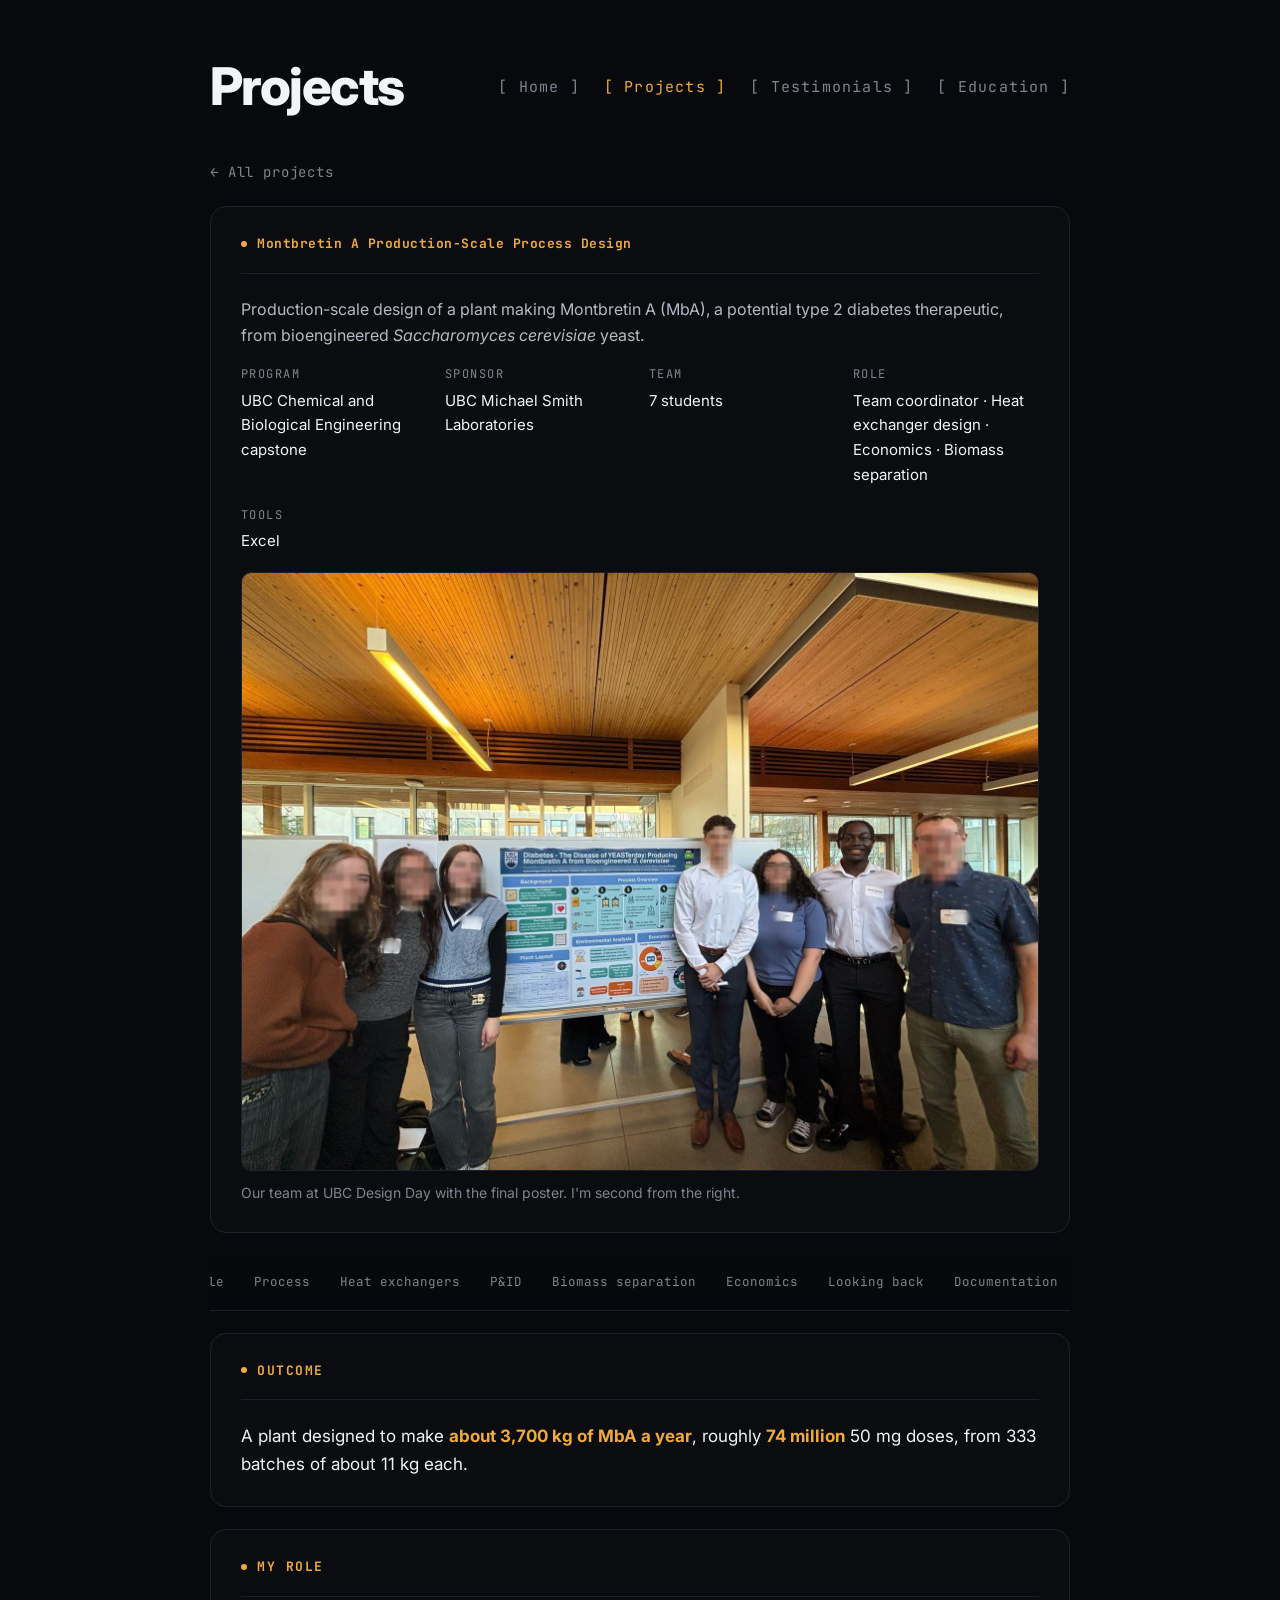
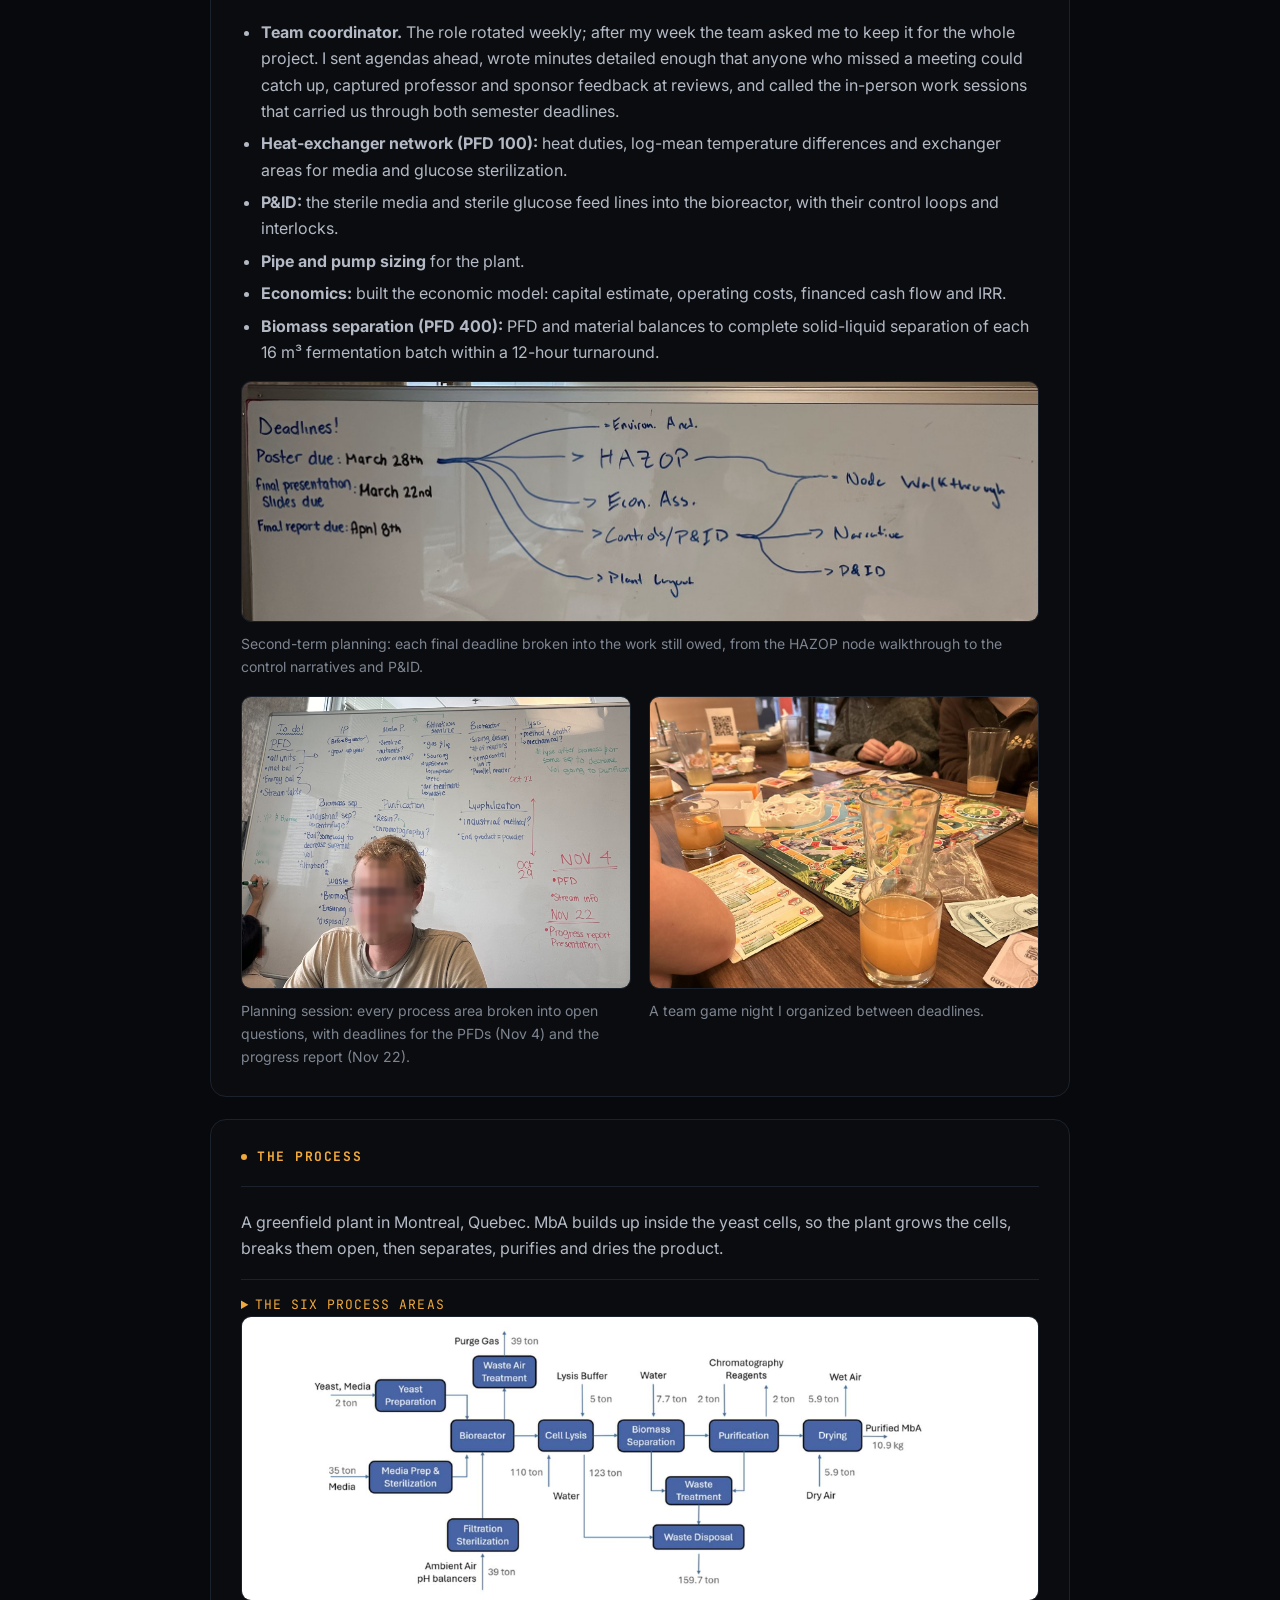
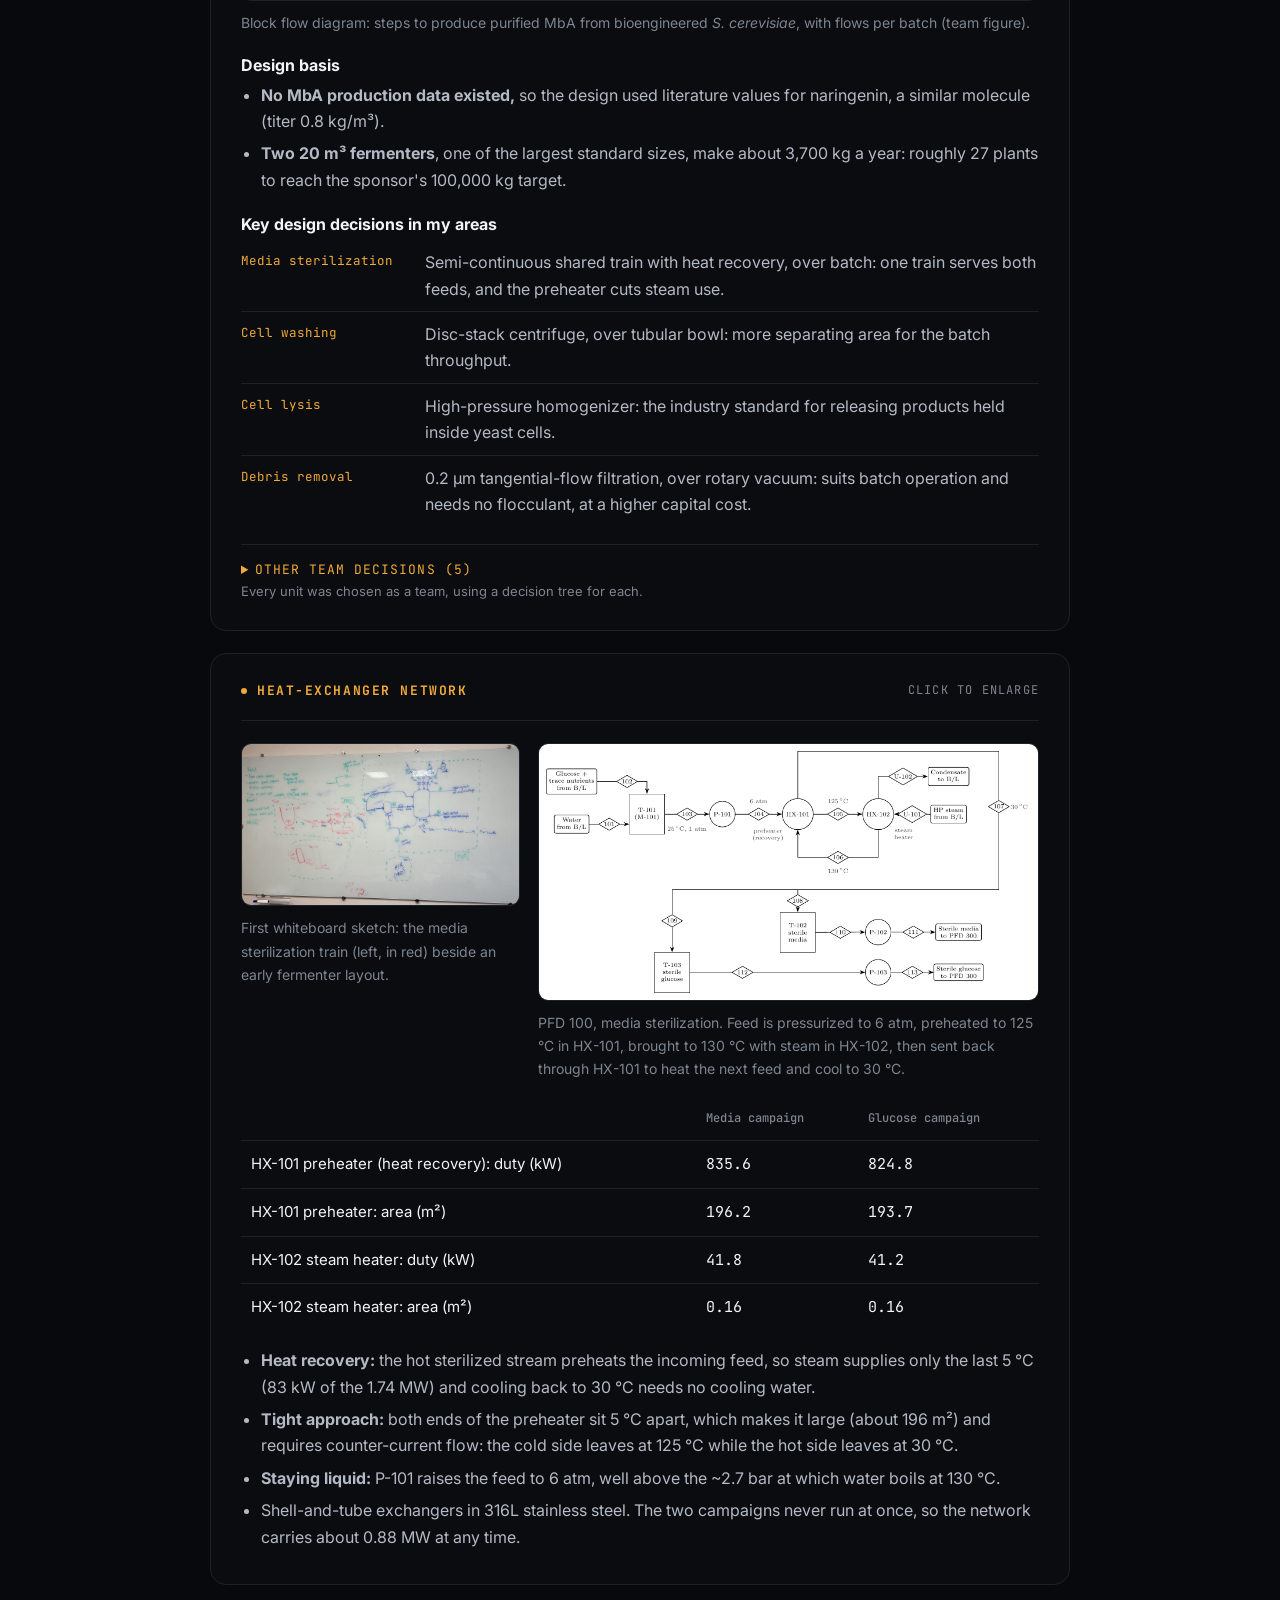
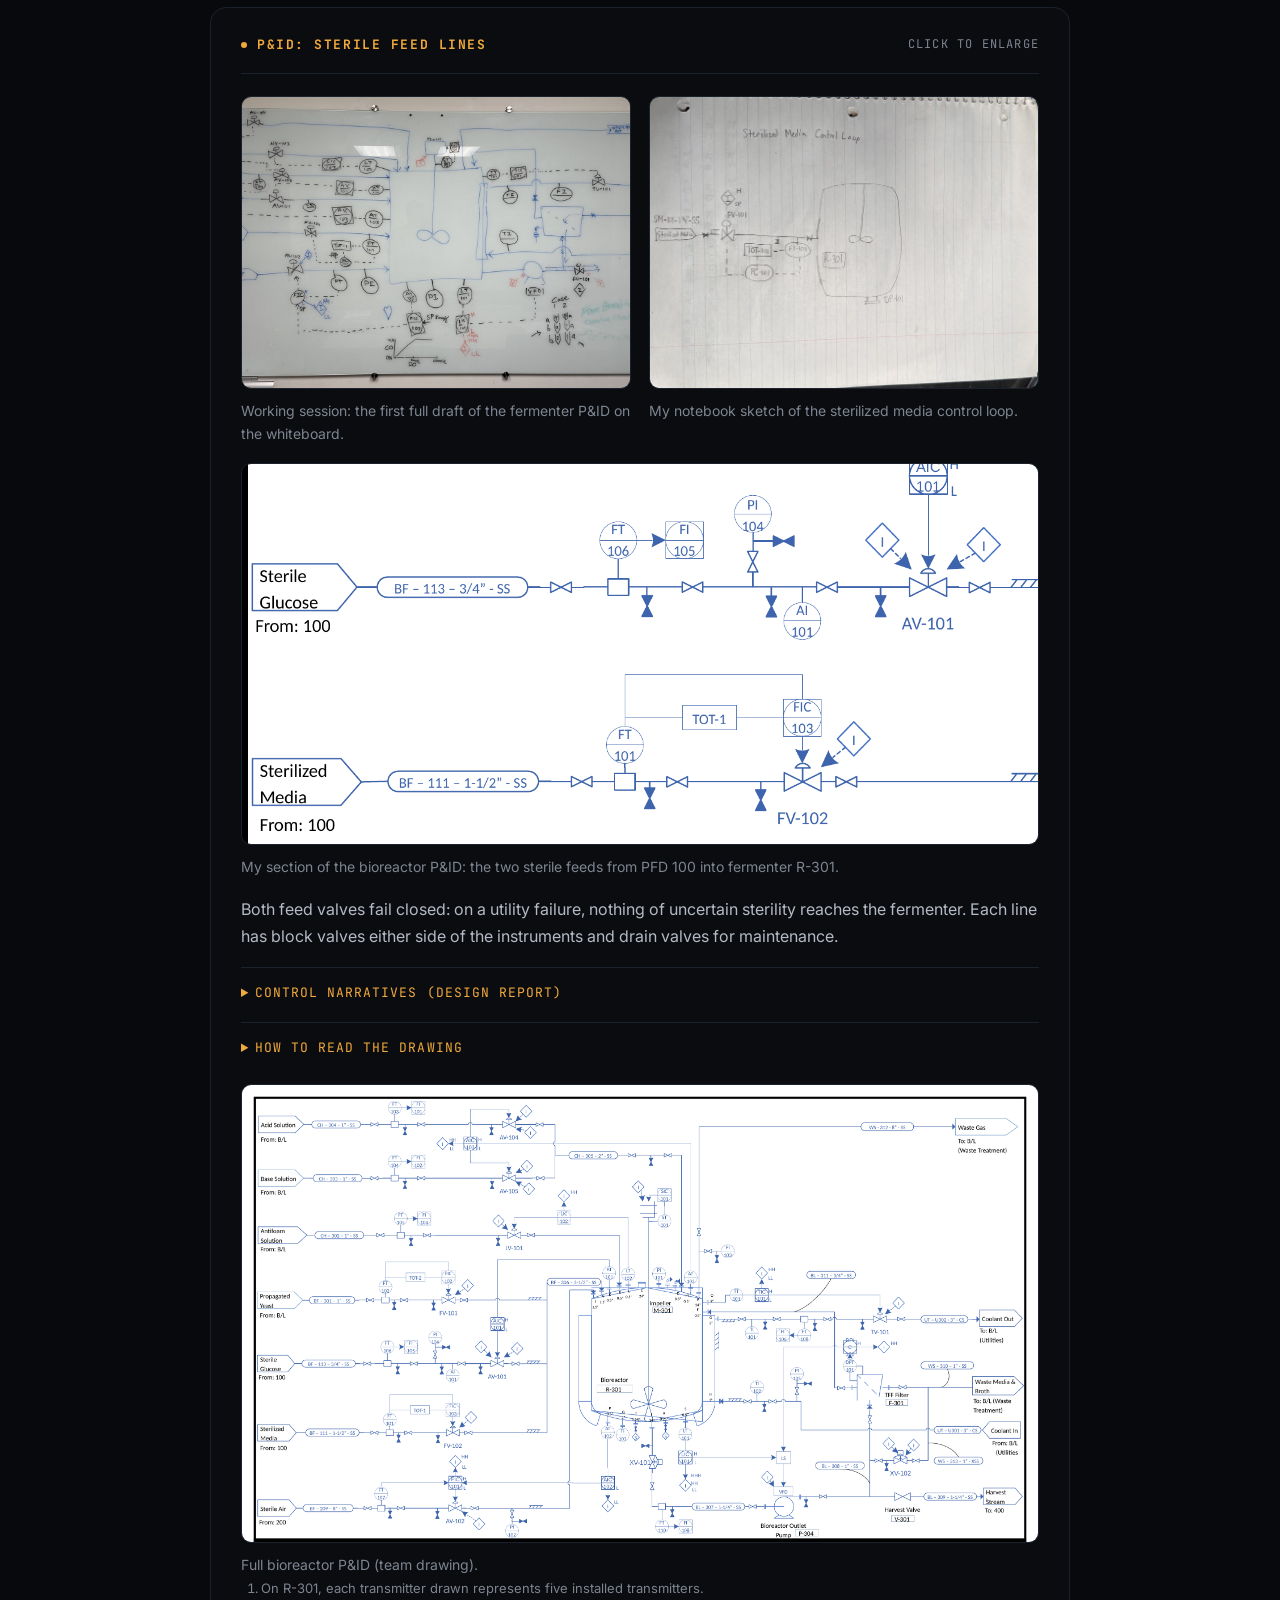
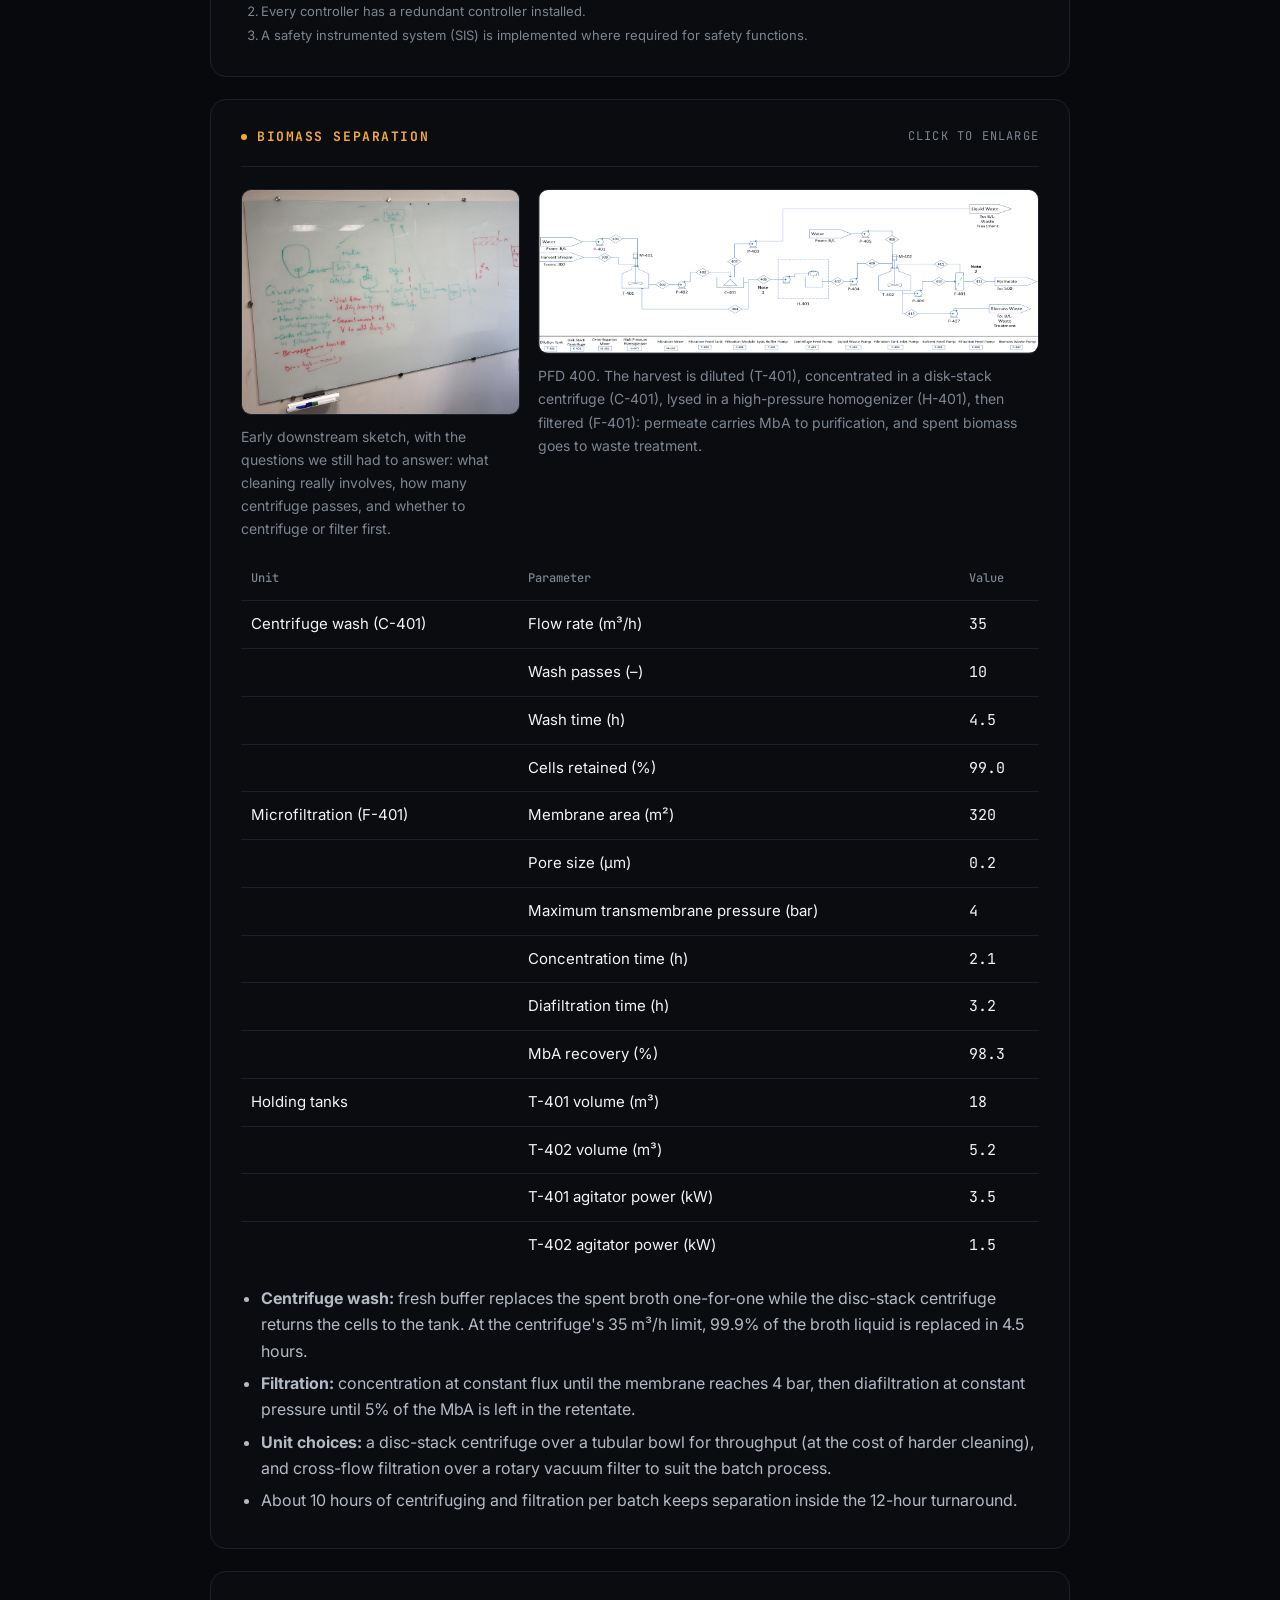
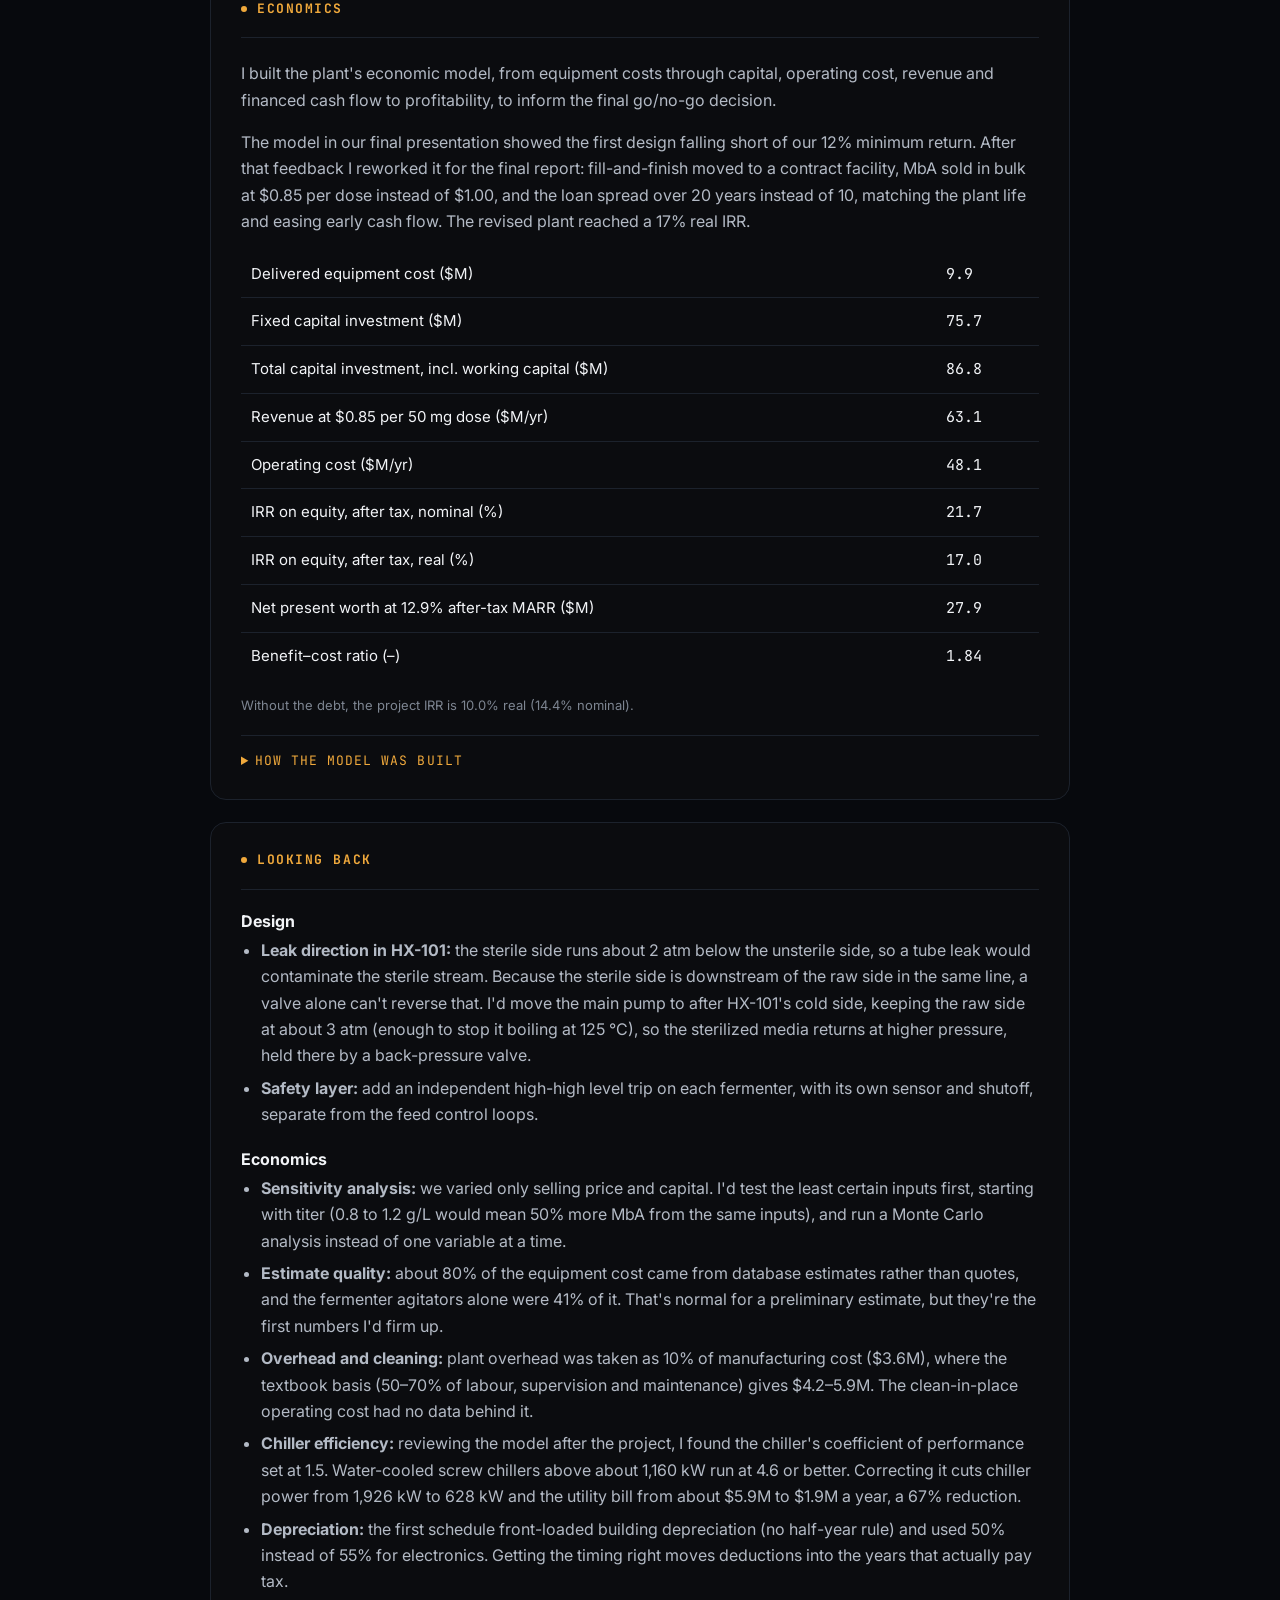
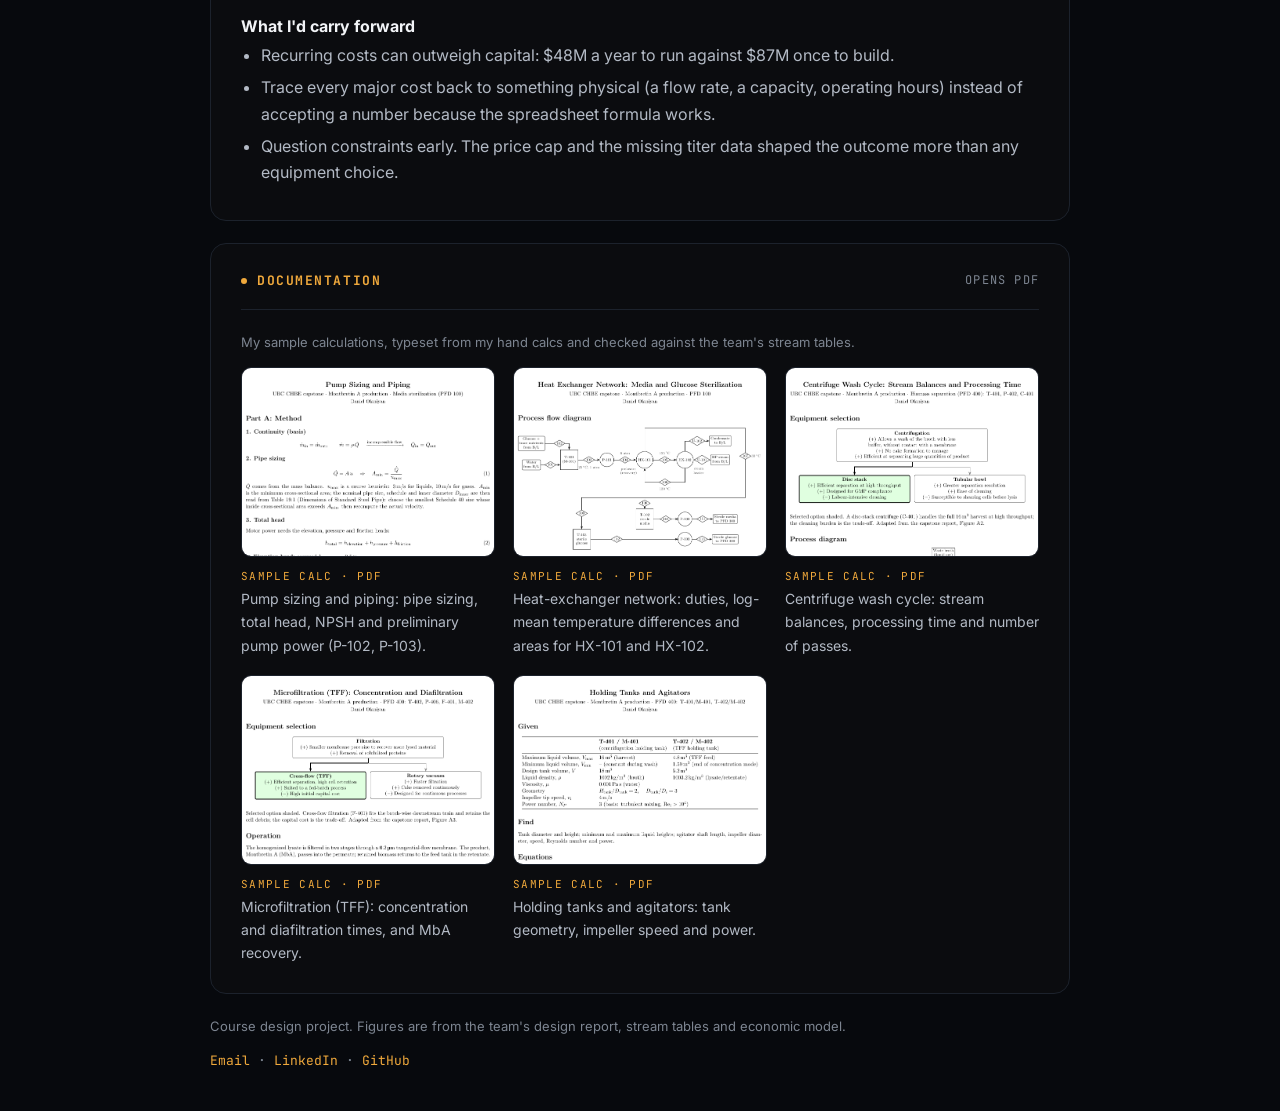
==== commit 127978ec: "Design decisions: drop bold; cache-bust stylesheet and script so new layout loads Co-Authored-By: Cl" ====
--- a/projects/capstone-montbretin.html
+++ b/projects/capstone-montbretin.html
@@ -8,7 +8,7 @@
   <link rel="preconnect" href="https://fonts.googleapis.com">
   <link rel="preconnect" href="https://fonts.gstatic.com" crossorigin>
   <link href="https://fonts.googleapis.com/css2?family=Inter:wght@400;600;700;800&family=JetBrains+Mono:wght@400;500;700&display=swap" rel="stylesheet">
-  <link rel="stylesheet" href="../assets/styles.css">
+  <link rel="stylesheet" href="../assets/styles.css?v=20261120">
 </head>
 <body>
 
@@ -103,19 +103,19 @@
 
     <h3 class="sub">Key design decisions in my areas</h3>
     <ul class="decide">
-        <li><span class="d">Media sterilization</span><span><strong>Semi-continuous shared train with heat recovery</strong>, over batch: one train serves both feeds, and the preheater cuts steam use.</span></li>
-        <li><span class="d">Cell washing</span><span><strong>Disc-stack centrifuge</strong>, over tubular bowl: more separating area for the batch throughput.</span></li>
-        <li><span class="d">Cell lysis</span><span><strong>High-pressure homogenizer</strong>: the industry standard for releasing products held inside yeast cells.</span></li>
-        <li><span class="d">Debris removal</span><span><strong>0.2 µm tangential-flow filtration</strong>, over rotary vacuum: suits batch operation and needs no flocculant, at a higher capital cost.</span></li>
+        <li><span class="d">Media sterilization</span><span>Semi-continuous shared train with heat recovery, over batch: one train serves both feeds, and the preheater cuts steam use.</span></li>
+        <li><span class="d">Cell washing</span><span>Disc-stack centrifuge, over tubular bowl: more separating area for the batch throughput.</span></li>
+        <li><span class="d">Cell lysis</span><span>High-pressure homogenizer: the industry standard for releasing products held inside yeast cells.</span></li>
+        <li><span class="d">Debris removal</span><span>0.2 µm tangential-flow filtration, over rotary vacuum: suits batch operation and needs no flocculant, at a higher capital cost.</span></li>
     </ul>
     <details class="legend">
       <summary>Other team decisions (5)</summary>
       <ul class="decide">
-          <li><span class="d">Air sterilization</span><span><strong>Continuous membrane filters</strong>, over stored sterile air: the fermenters need too much air to store.</span></li>
-          <li><span class="d">Fermentation</span><span><strong>Two-stage fed-batch</strong>, over batch or continuous: higher yield, and slower growth in stage 2 keeps oxygen demand within supply.</span></li>
-          <li><span class="d">Purification 1</span><span><strong>Ultrafiltration</strong>, over size-exclusion chromatography: higher throughput, and it concentrates MbA.</span></li>
-          <li><span class="d">Purification 2</span><span><strong>Reversed-phase chromatography</strong>: separates MbA from MbB and scales up the sponsor's lab method.</span></li>
-          <li><span class="d">Drying</span><span><strong>Spray drying at 180 °C</strong>, over freeze-drying: faster and cheaper at scale, and MbA is heat-stable.</span></li>
+          <li><span class="d">Air sterilization</span><span>Continuous membrane filters, over stored sterile air: the fermenters need too much air to store.</span></li>
+          <li><span class="d">Fermentation</span><span>Two-stage fed-batch, over batch or continuous: higher yield, and slower growth in stage 2 keeps oxygen demand within supply.</span></li>
+          <li><span class="d">Purification 1</span><span>Ultrafiltration, over size-exclusion chromatography: higher throughput, and it concentrates MbA.</span></li>
+          <li><span class="d">Purification 2</span><span>Reversed-phase chromatography: separates MbA from MbB and scales up the sponsor's lab method.</span></li>
+          <li><span class="d">Drying</span><span>Spray drying at 180 °C, over freeze-drying: faster and cheaper at scale, and MbA is heat-stable.</span></li>
       </ul>
     </details>
     <p class="fine">Every unit was chosen as a team, using a decision tree for each.</p>
@@ -397,6 +397,6 @@
 <footer><div class="wrap">
   <a href="mailto:dolaniyan321@gmail.com">Email</a> · <a href="https://www.linkedin.com/in/daniel-olaniyan/">LinkedIn</a> · <a href="https://github.com/DanielOlaniyan">GitHub</a>
 </div></footer>
-<script src="../assets/main.js"></script>
+<script src="../assets/main.js?v=20261120"></script>
 </body>
 </html>
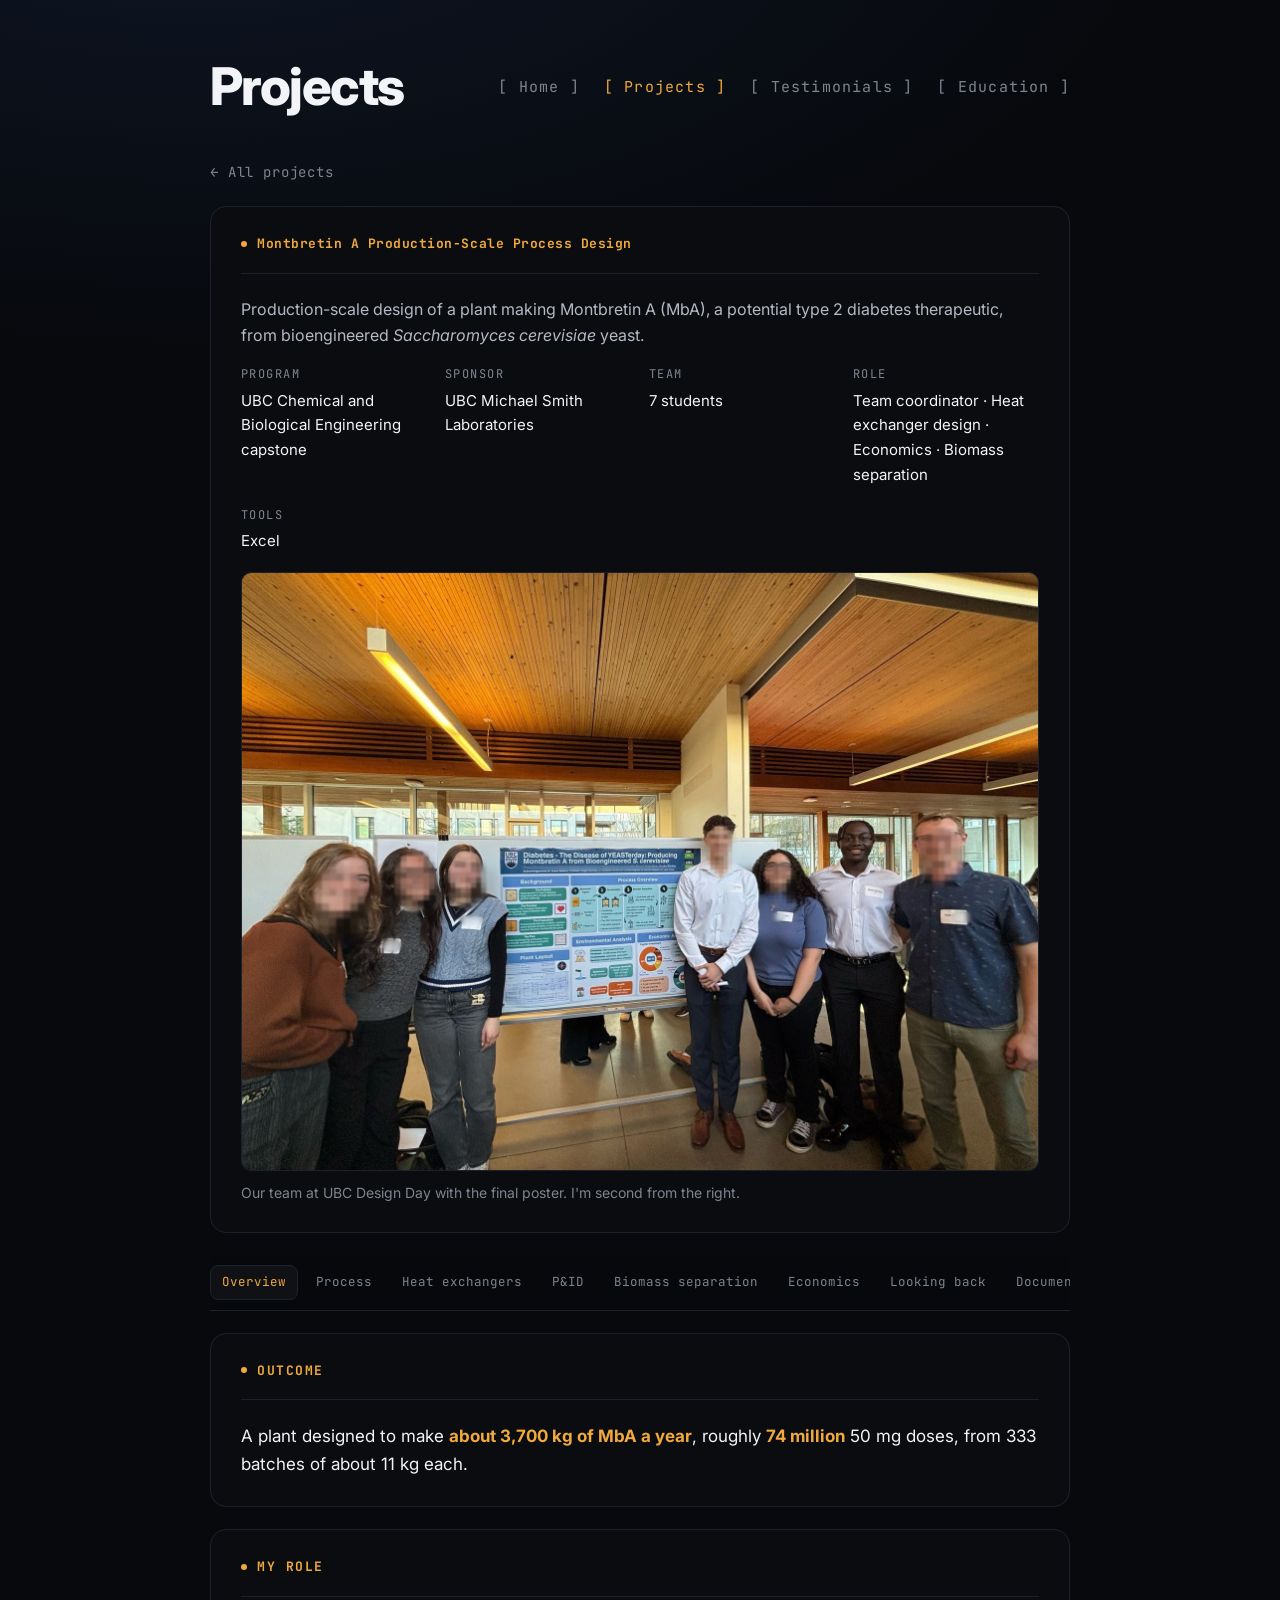
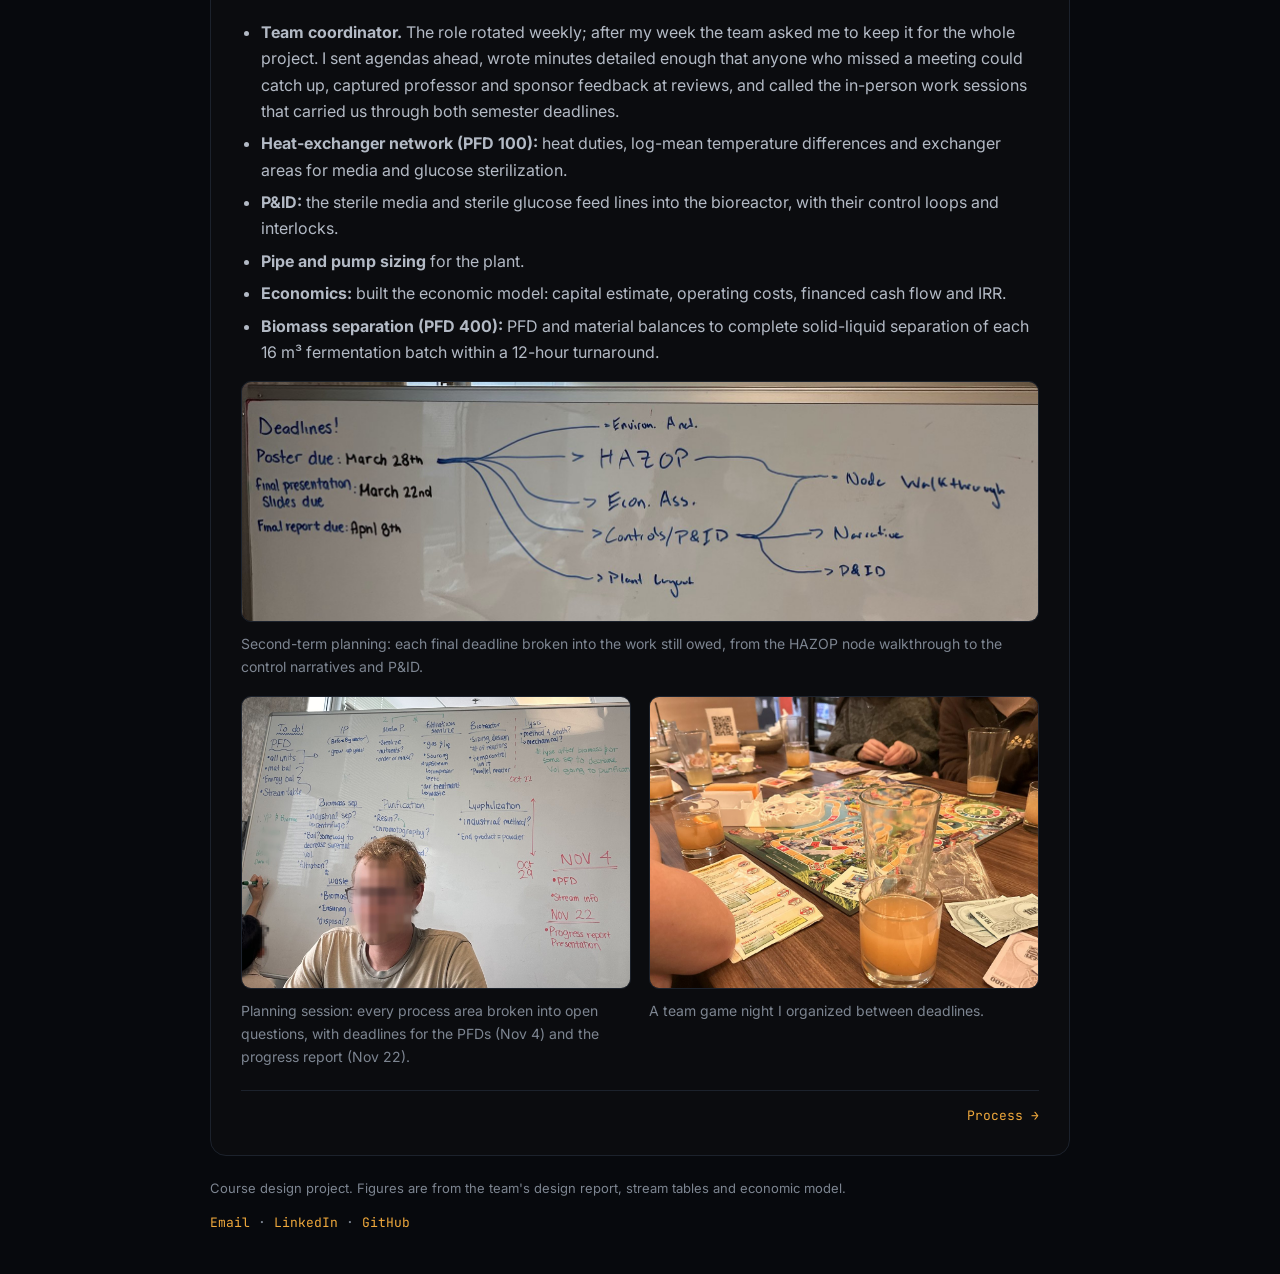
==== commit ce16afc2: "Project pages (draft): section bar works as tabs, with previous/next links and View all Co-Authored-" ====
--- a/projects/capstone-montbretin.html
+++ b/projects/capstone-montbretin.html
@@ -8,7 +8,7 @@
   <link rel="preconnect" href="https://fonts.googleapis.com">
   <link rel="preconnect" href="https://fonts.gstatic.com" crossorigin>
   <link href="https://fonts.googleapis.com/css2?family=Inter:wght@400;600;700;800&family=JetBrains+Mono:wght@400;500;700&display=swap" rel="stylesheet">
-  <link rel="stylesheet" href="../assets/styles.css?v=20261120">
+  <link rel="stylesheet" href="../assets/styles.css?v=20261120b">
 </head>
 <body>
 
@@ -45,12 +45,12 @@
 
   <nav class="toc" aria-label="On this page"></nav>
 
-  <div class="card" data-toc="Outcome">
+  <div class="card">
     <div class="card-head"><span class="label">Outcome</span></div>
     <p class="outcome">A plant designed to make <strong>about 3,700 kg of MbA a year</strong>, roughly <strong>74 million</strong> 50 mg doses, from 333 batches of about 11 kg each.</p>
   </div>
 
-  <div class="card" data-toc="Role">
+  <div class="card" data-toc="Overview">
     <div class="card-head"><span class="label">My role</span></div>
     <ul>
       <li><strong>Team coordinator.</strong> The role rotated weekly; after my week the team asked me to keep it for the whole project. I sent agendas ahead, wrote minutes detailed enough that anyone who missed a meeting could catch up, captured professor and sponsor feedback at reviews, and called the in-person work sessions that carried us through both semester deadlines.</li>
@@ -397,6 +397,6 @@
 <footer><div class="wrap">
   <a href="mailto:dolaniyan321@gmail.com">Email</a> · <a href="https://www.linkedin.com/in/daniel-olaniyan/">LinkedIn</a> · <a href="https://github.com/DanielOlaniyan">GitHub</a>
 </div></footer>
-<script src="../assets/main.js?v=20261120"></script>
+<script src="../assets/main.js?v=20261120b"></script>
 </body>
 </html>
--- a/assets/styles.css
+++ b/assets/styles.css
@@ -350,3 +350,9 @@
 ul.decide .d { font-family: var(--mono); font-size: 12.5px; color: var(--accent); padding-top: 2px; }
 ul.decide strong { color: var(--text); }
 @media (max-width: 620px) { ul.decide li { grid-template-columns: 1fr; gap: 2px; } }
+
+/* Section tabs on project pages */
+nav.toc a.all { color: var(--muted); border-style: dashed; border-color: var(--line); }
+.tabnav { display: none; justify-content: space-between; gap: 12px; margin-top: 22px; padding-top: 14px; border-top: 1px solid var(--line); font-family: var(--mono); font-size: 13px; }
+body.tabbed .tabnav { display: flex; }
+.tabnav a { color: var(--accent); }
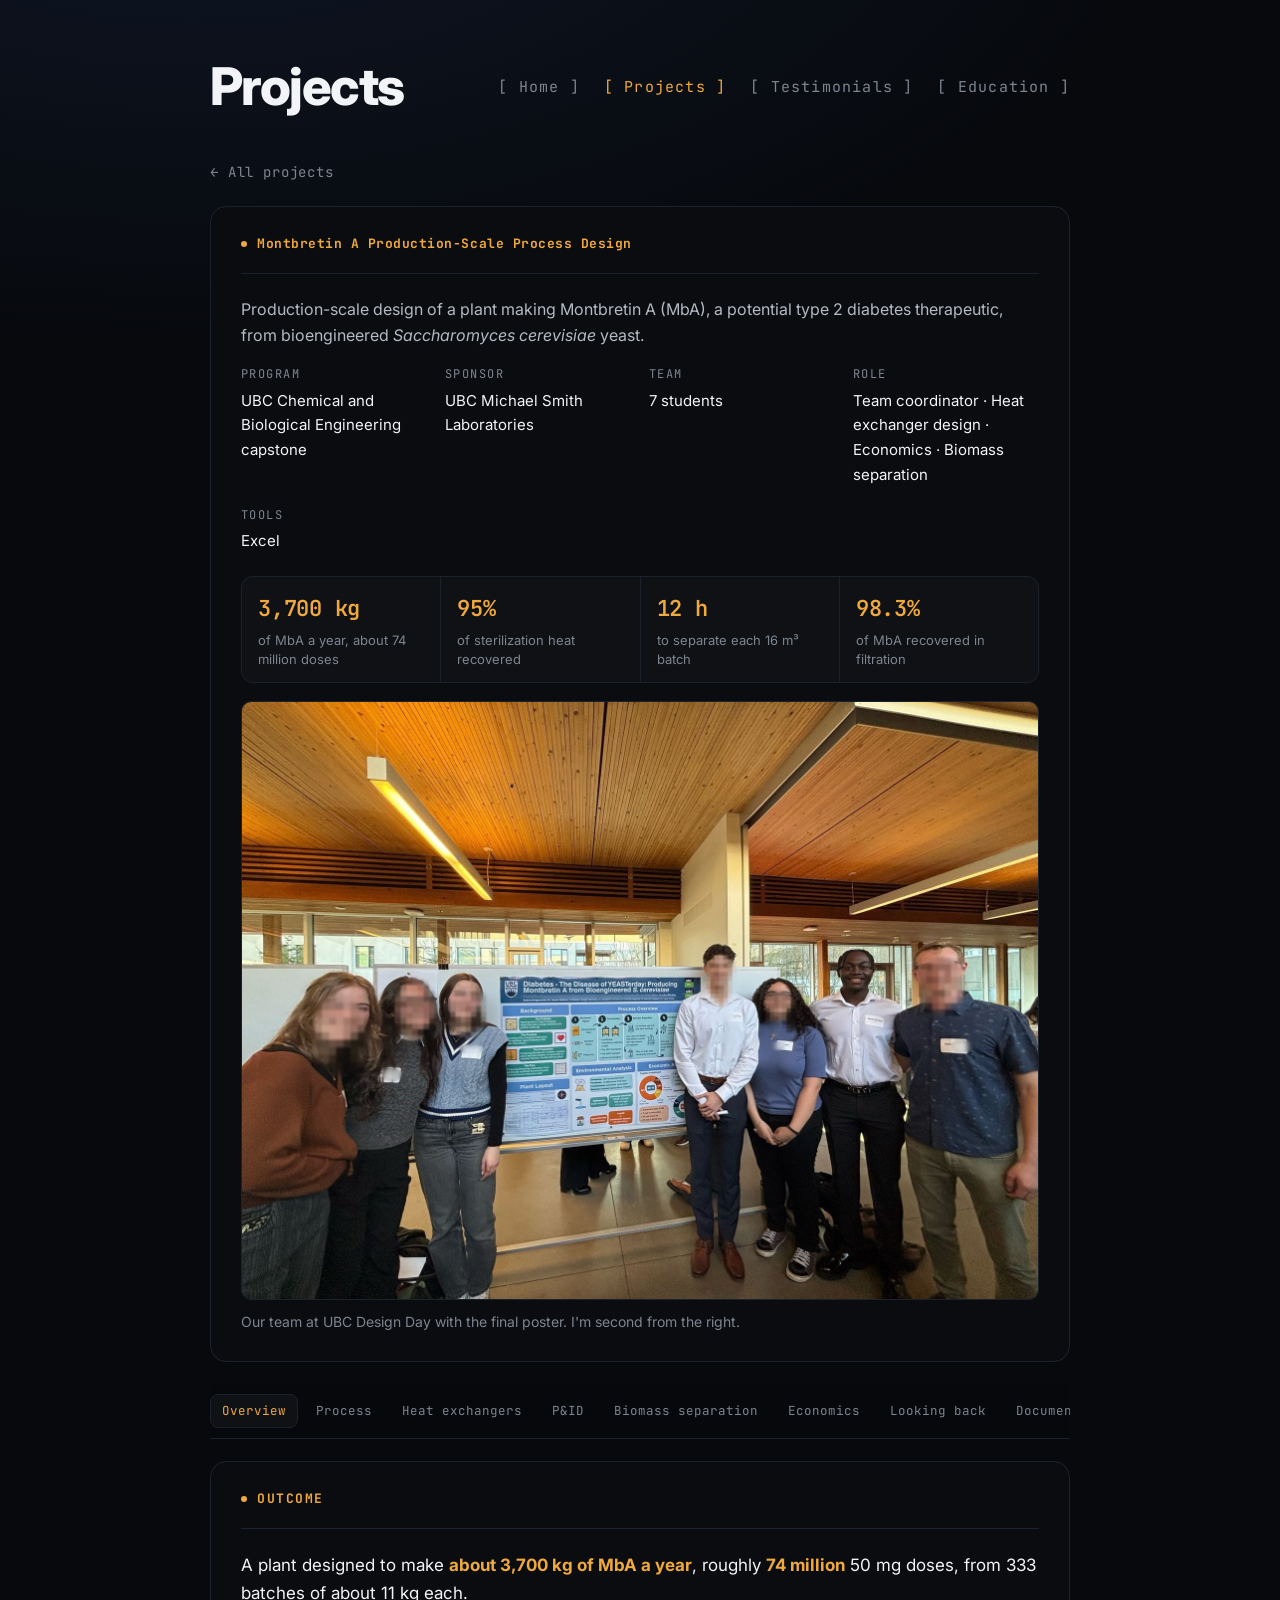
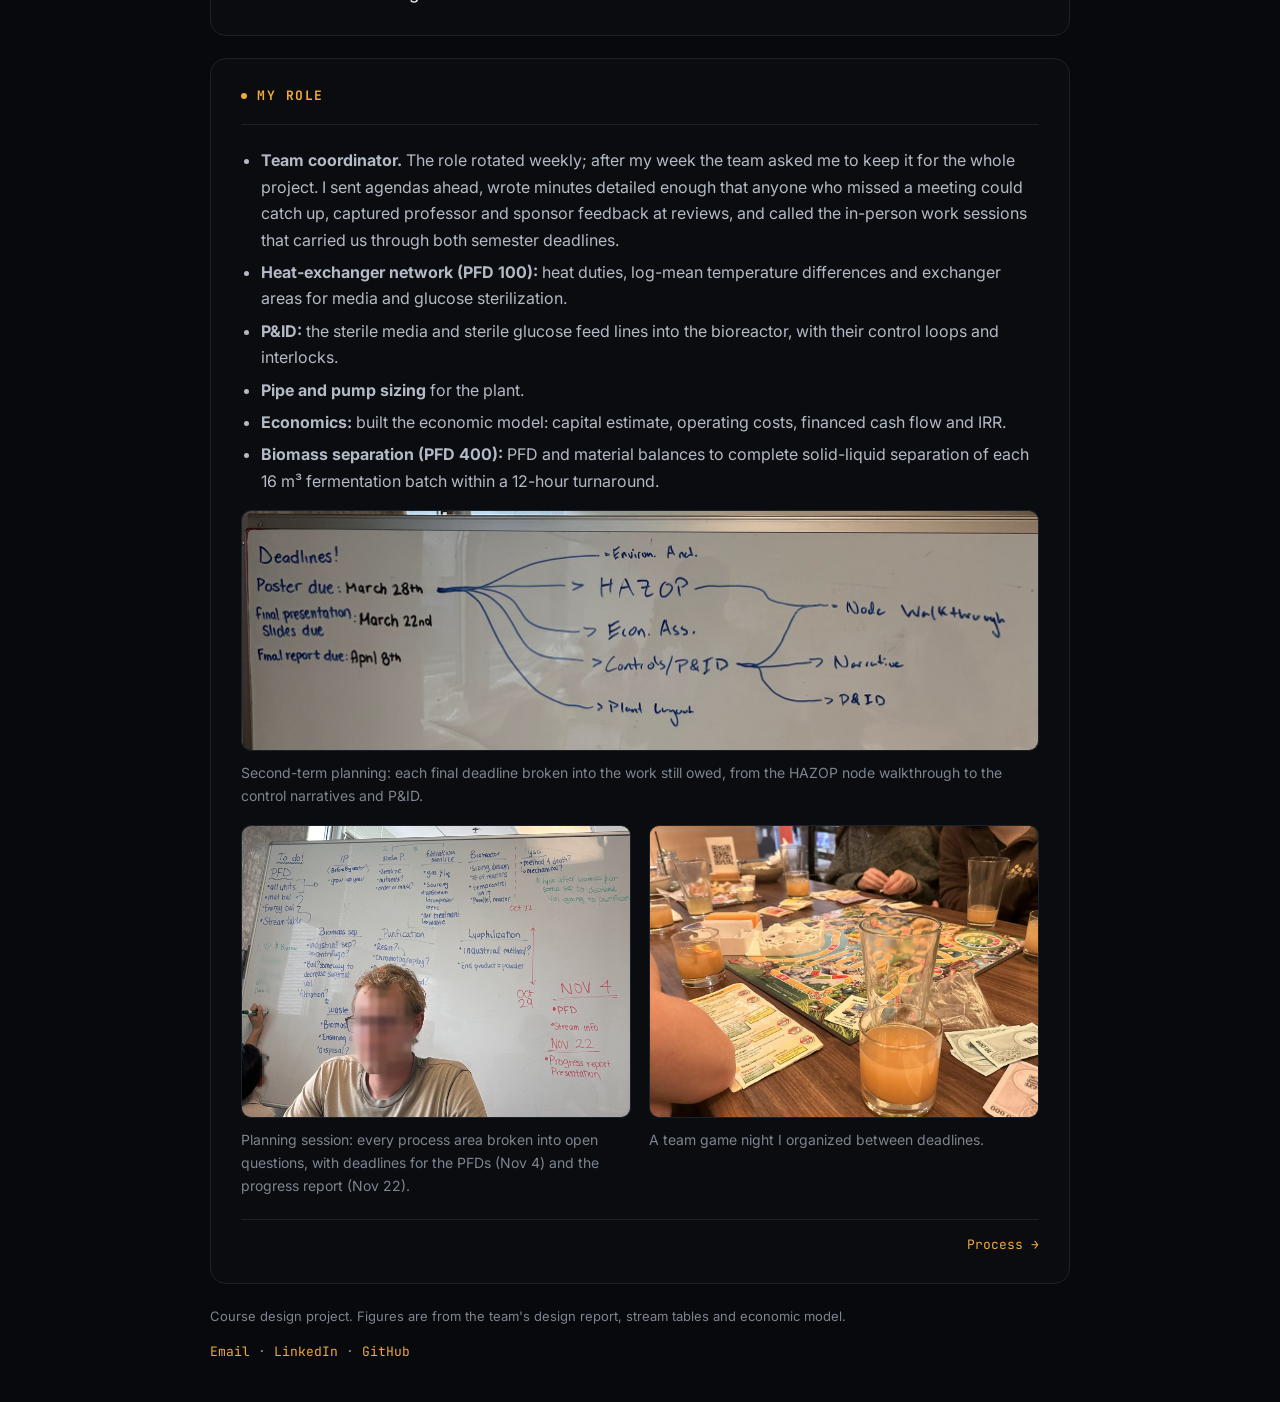
==== commit 9061786e: "Readability pass (draft): key numbers, one-line section summaries, Sea Nodules tabs 11 to 8 Co-Autho" ====
--- a/projects/capstone-montbretin.html
+++ b/projects/capstone-montbretin.html
@@ -8,7 +8,7 @@
   <link rel="preconnect" href="https://fonts.googleapis.com">
   <link rel="preconnect" href="https://fonts.gstatic.com" crossorigin>
   <link href="https://fonts.googleapis.com/css2?family=Inter:wght@400;600;700;800&family=JetBrains+Mono:wght@400;500;700&display=swap" rel="stylesheet">
-  <link rel="stylesheet" href="../assets/styles.css?v=20261120b">
+  <link rel="stylesheet" href="../assets/styles.css?v=20261120c">
 </head>
 <body>
 
@@ -37,6 +37,12 @@
       <div><dt>Role</dt><dd>Team coordinator · Heat exchanger design · Economics · Biomass separation</dd></div>
       <div><dt>Tools</dt><dd>Excel</dd></div>
     </dl>
+    <div class="keynums">
+      <div><b>3,700 kg</b><span>of MbA a year, about 74 million doses</span></div>
+      <div><b>95%</b><span>of sterilization heat recovered</span></div>
+      <div><b>12 h</b><span>to separate each 16 m³ batch</span></div>
+      <div><b>98.3%</b><span>of MbA recovered in filtration</span></div>
+    </div>
     <figure class="hero">
       <img src="../assets/media/capstone/design-day.jpg" data-zoom alt="The seven-person capstone team beside its poster at UBC Design Day.">
       <figcaption>Our team at UBC Design Day with the final poster. I'm second from the right.</figcaption>
@@ -123,6 +129,7 @@
 
   <div class="card" data-toc="Heat exchangers">
     <div class="card-head"><span class="label">Heat-exchanger network</span><span class="soon">Click to enlarge</span></div>
+    <p class="gist">I designed the sterilization heat recovery: the outgoing sterile stream preheats the incoming feed, so steam supplies only the last 5 °C.</p>
     <div class="evolve">
       <figure>
         <img src="../assets/media/capstone/whiteboard-early-pfd-100.jpg" data-zoom alt="Early whiteboard sketch of the media sterilization train next to the first fermenter layout.">
@@ -154,6 +161,7 @@
 
   <div class="card" data-toc="P&amp;ID">
     <div class="card-head"><span class="label">P&amp;ID: sterile feed lines</span><span class="soon">Click to enlarge</span></div>
+    <p class="gist">I drew the two sterile feed lines into the fermenter, with their control loops and fail-closed valves.</p>
     <div class="figrow">
       <figure>
         <img src="../assets/media/capstone/whiteboard-pid-r301.jpg" data-zoom alt="Whiteboard draft of the fermenter P&amp;ID with feed lines, control loops and cooling.">
@@ -242,6 +250,7 @@
 
   <div class="card" data-toc="Biomass separation">
     <div class="card-head"><span class="label">Biomass separation</span><span class="soon">Click to enlarge</span></div>
+    <p class="gist">I sized the separation train to clear each 16 m³ batch within the 12-hour turnaround.</p>
     <div class="evolve">
       <figure>
         <img src="../assets/media/capstone/whiteboard-early-downstream.jpg" data-zoom alt="Early whiteboard sketch of downstream processing with a list of open questions.">
@@ -283,6 +292,7 @@
 
   <div class="card" data-toc="Economics">
     <div class="card-head"><span class="label">Economics</span></div>
+    <p class="gist">I built the economic model, and reworked a first design that fell short of our 12% minimum return to a 17% real IRR.</p>
     <p>I built the plant's economic model, from equipment costs through capital, operating cost, revenue and financed cash flow to profitability, to inform the final go/no-go decision.</p>
     <p>The model in our final presentation showed the first design falling short of our 12% minimum return. After that feedback I reworked it for the final report: fill-and-finish moved to a contract facility, MbA sold in bulk at $0.85 per dose instead of $1.00, and the loan spread over 20 years instead of 10, matching the plant life and easing early cash flow. The revised plant reached a 17% real IRR.</p>
     <div class="table-wrap">
@@ -397,6 +407,6 @@
 <footer><div class="wrap">
   <a href="mailto:dolaniyan321@gmail.com">Email</a> · <a href="https://www.linkedin.com/in/daniel-olaniyan/">LinkedIn</a> · <a href="https://github.com/DanielOlaniyan">GitHub</a>
 </div></footer>
-<script src="../assets/main.js?v=20261120b"></script>
+<script src="../assets/main.js?v=20261120c"></script>
 </body>
 </html>
--- a/assets/styles.css
+++ b/assets/styles.css
@@ -356,3 +356,12 @@
 .tabnav { display: none; justify-content: space-between; gap: 12px; margin-top: 22px; padding-top: 14px; border-top: 1px solid var(--line); font-family: var(--mono); font-size: 13px; }
 body.tabbed .tabnav { display: flex; }
 .tabnav a { color: var(--accent); }
+
+/* Key numbers under a project title */
+.keynums { display: grid; grid-template-columns: repeat(4, 1fr); gap: 1px; background: var(--line); border: 1px solid var(--line); border-radius: 12px; overflow: hidden; margin: 22px 0 18px; }
+.keynums div { background: #0f1115; padding: 14px 16px; }
+.keynums b { display: block; font-family: var(--mono); font-size: 22px; font-weight: 600; color: var(--accent); letter-spacing: -0.01em; }
+.keynums span { display: block; margin-top: 4px; font-size: 13px; line-height: 1.4; color: var(--muted); }
+@media (max-width: 720px) { .keynums { grid-template-columns: 1fr 1fr; } }
+/* One-line summary at the top of a section */
+.gist { color: var(--text); font-size: 17px; line-height: 1.5; margin: 0 0 16px; }
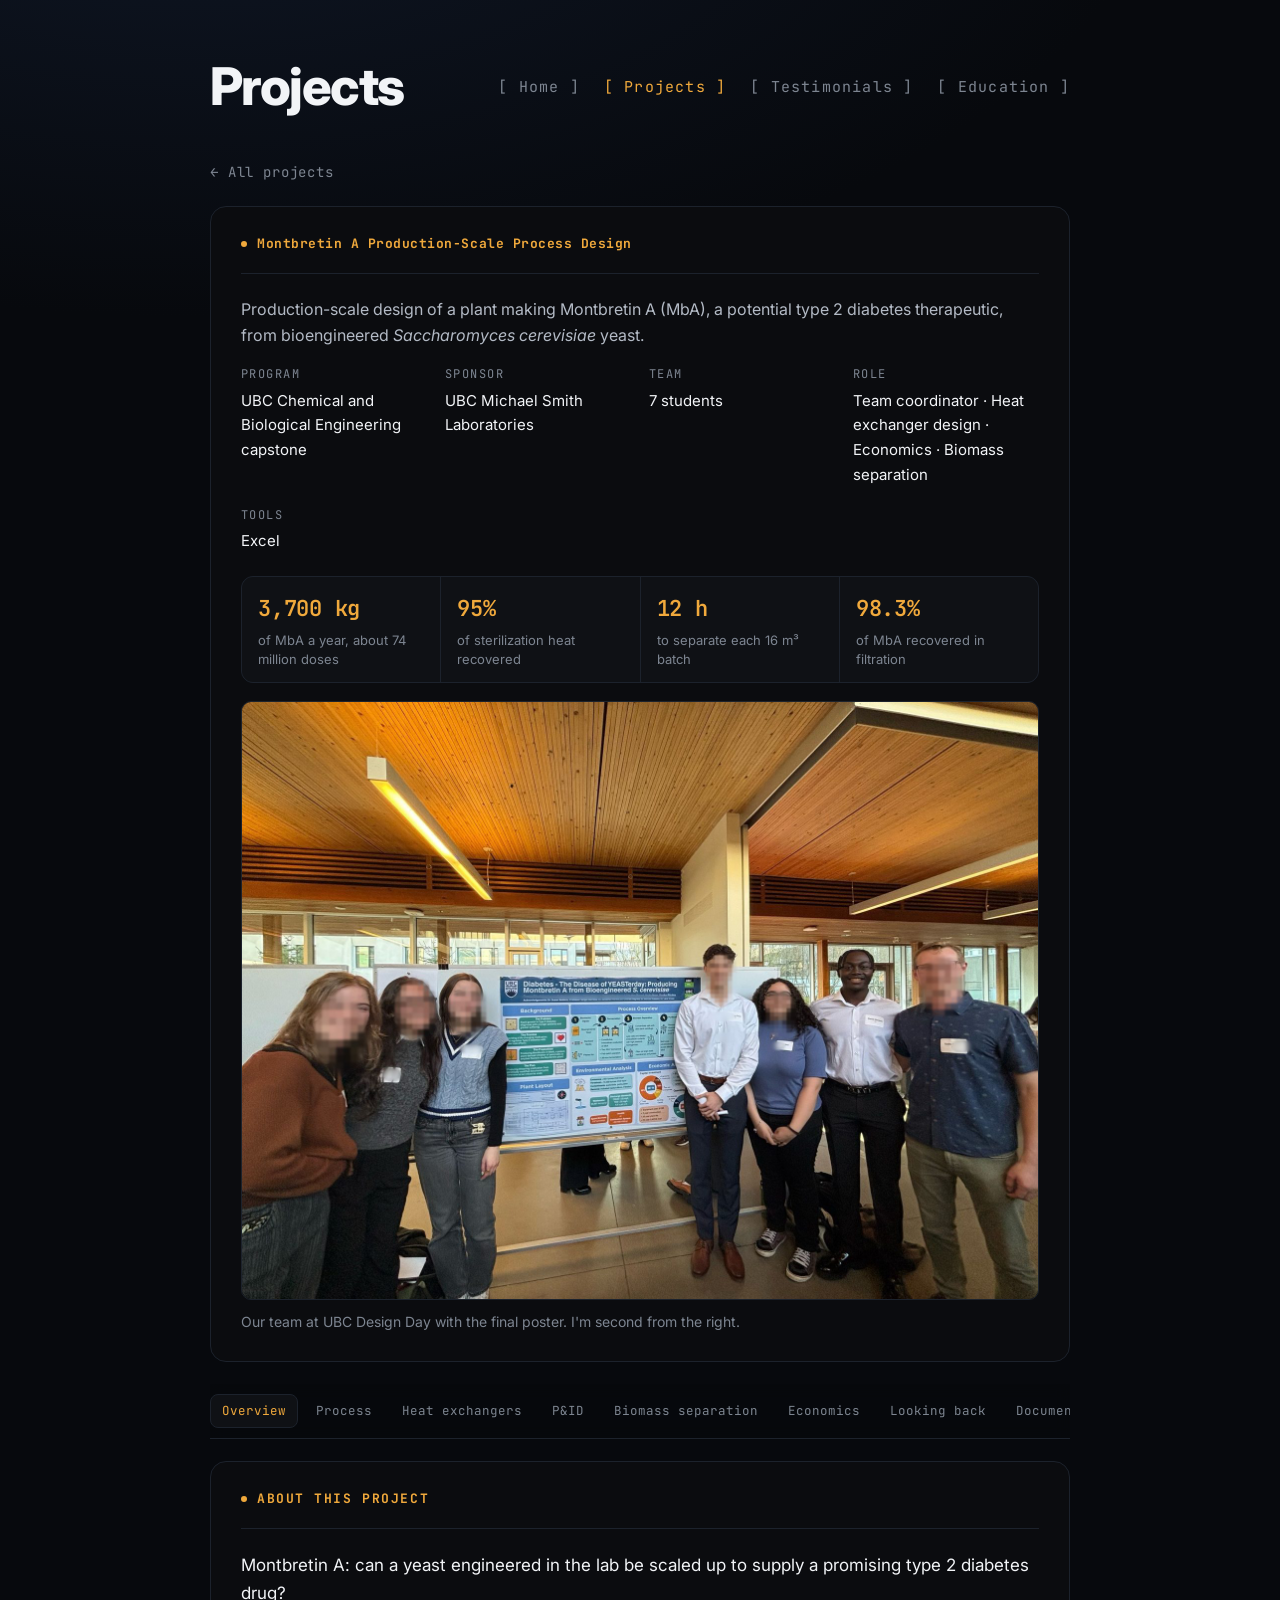
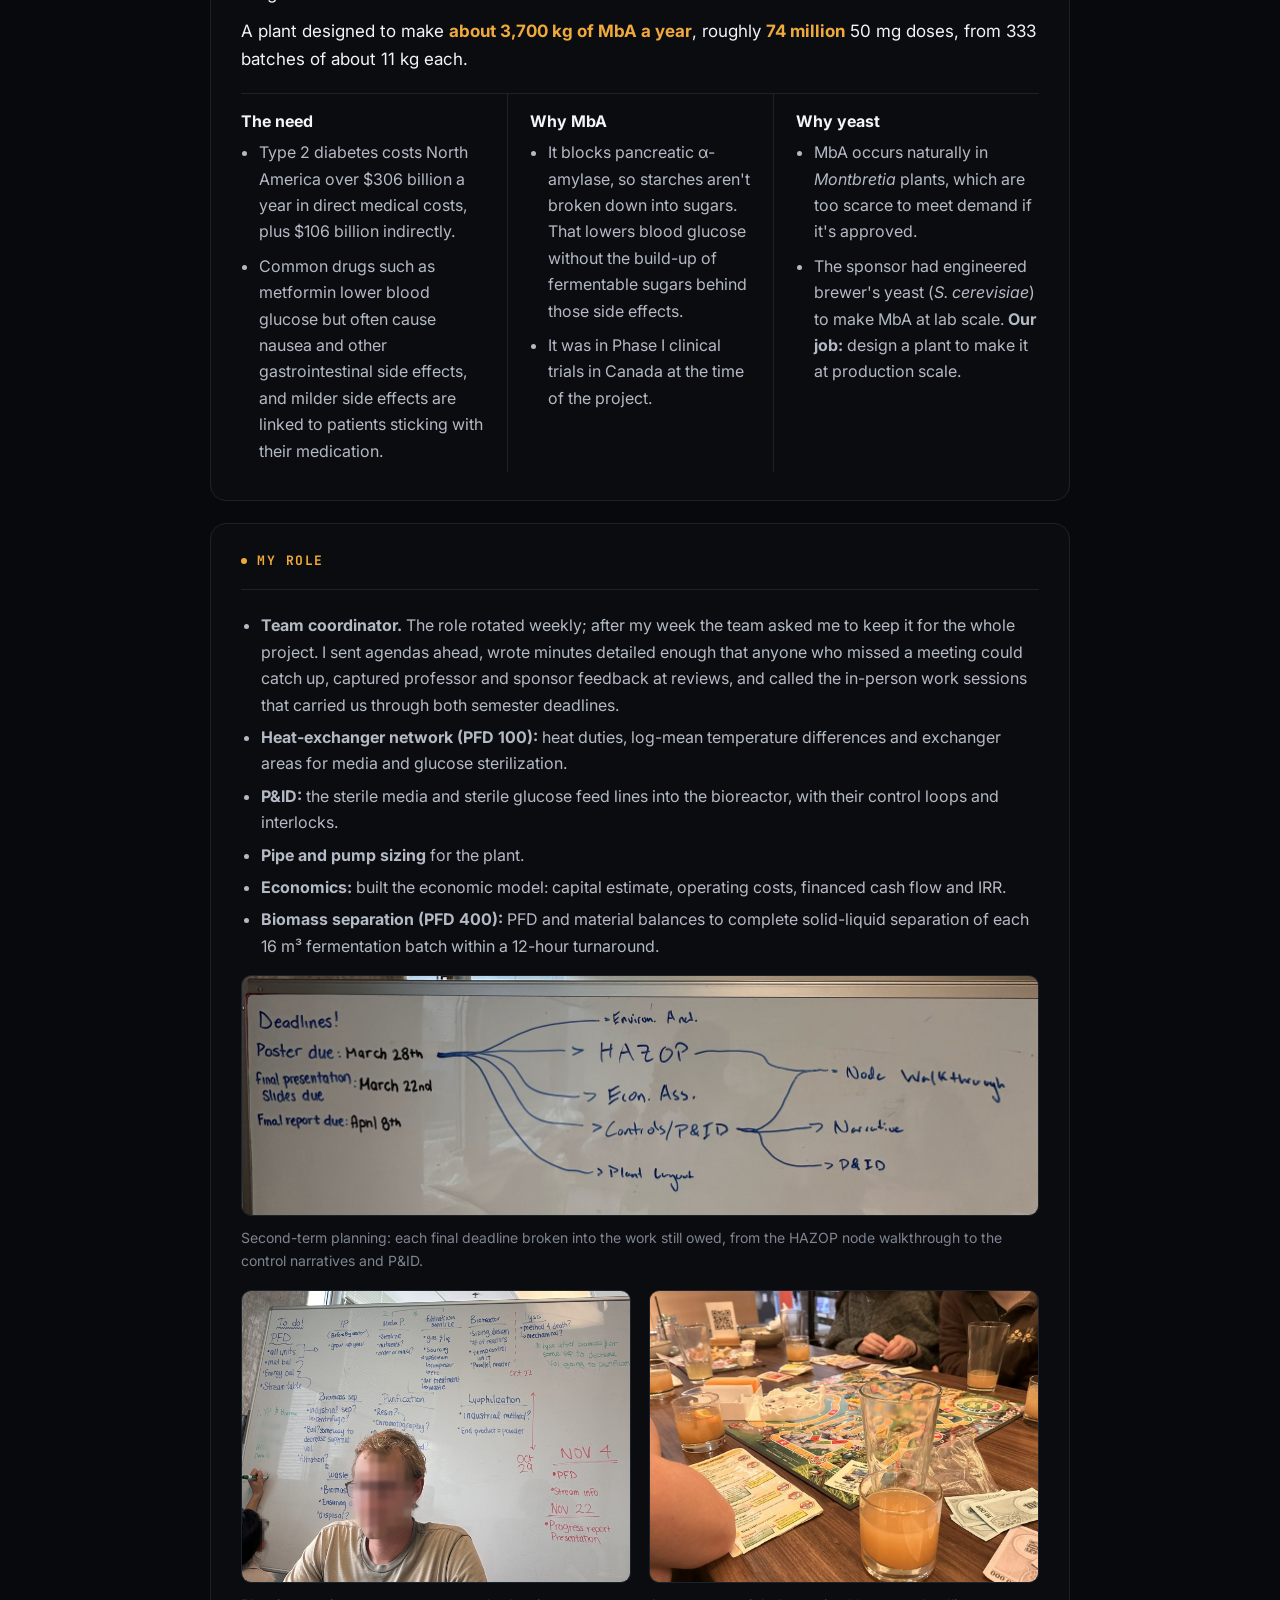
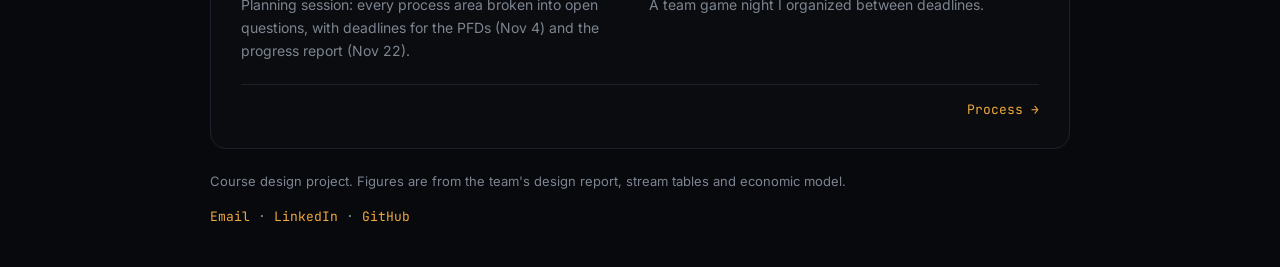
==== commit 6da9b54a: "Capstone (draft): About this project card with MbA background Co-Authored-By: Claude Opus 5.5 <norep" ====
--- a/projects/capstone-montbretin.html
+++ b/projects/capstone-montbretin.html
@@ -52,8 +52,32 @@
   <nav class="toc" aria-label="On this page"></nav>
 
   <div class="card">
-    <div class="card-head"><span class="label">Outcome</span></div>
+    <div class="card-head"><span class="label">About this project</span></div>
+    <p class="lead">Montbretin A: can a yeast engineered in the lab be scaled up to supply a promising type 2 diabetes drug?</p>
     <p class="outcome">A plant designed to make <strong>about 3,700 kg of MbA a year</strong>, roughly <strong>74 million</strong> 50 mg doses, from 333 batches of about 11 kg each.</p>
+    <div class="grid-3">
+      <div>
+        <h3>The need</h3>
+        <ul>
+          <li>Type 2 diabetes costs North America over $306 billion a year in direct medical costs, plus $106 billion indirectly.</li>
+          <li>Common drugs such as metformin lower blood glucose but often cause nausea and other gastrointestinal side effects, and milder side effects are linked to patients sticking with their medication.</li>
+        </ul>
+      </div>
+      <div>
+        <h3>Why MbA</h3>
+        <ul>
+          <li>It blocks pancreatic α-amylase, so starches aren't broken down into sugars. That lowers blood glucose without the build-up of fermentable sugars behind those side effects.</li>
+          <li>It was in Phase I clinical trials in Canada at the time of the project.</li>
+        </ul>
+      </div>
+      <div>
+        <h3>Why yeast</h3>
+        <ul>
+          <li>MbA occurs naturally in <em>Montbretia</em> plants, which are too scarce to meet demand if it's approved.</li>
+          <li>The sponsor had engineered brewer's yeast (<em>S. cerevisiae</em>) to make MbA at lab scale. <strong>Our job:</strong> design a plant to make it at production scale.</li>
+        </ul>
+      </div>
+    </div>
   </div>
 
   <div class="card" data-toc="Overview">
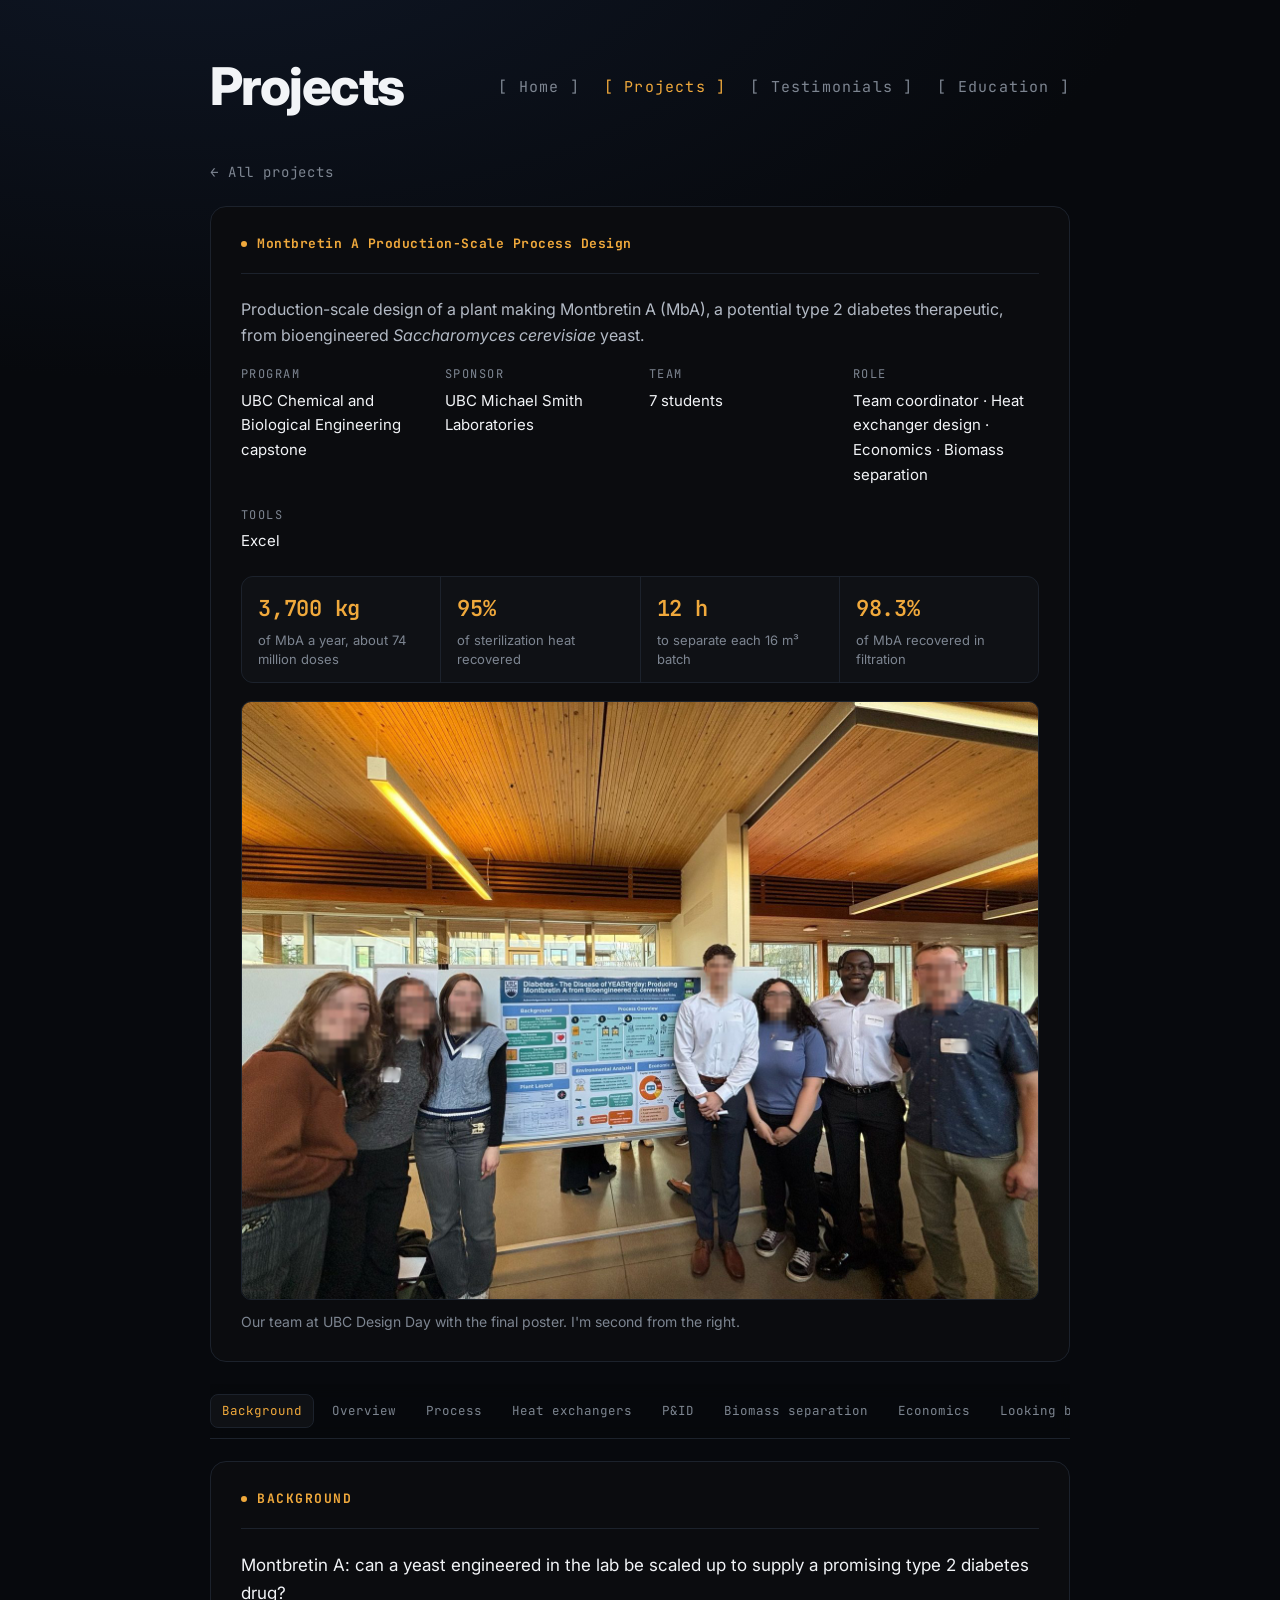
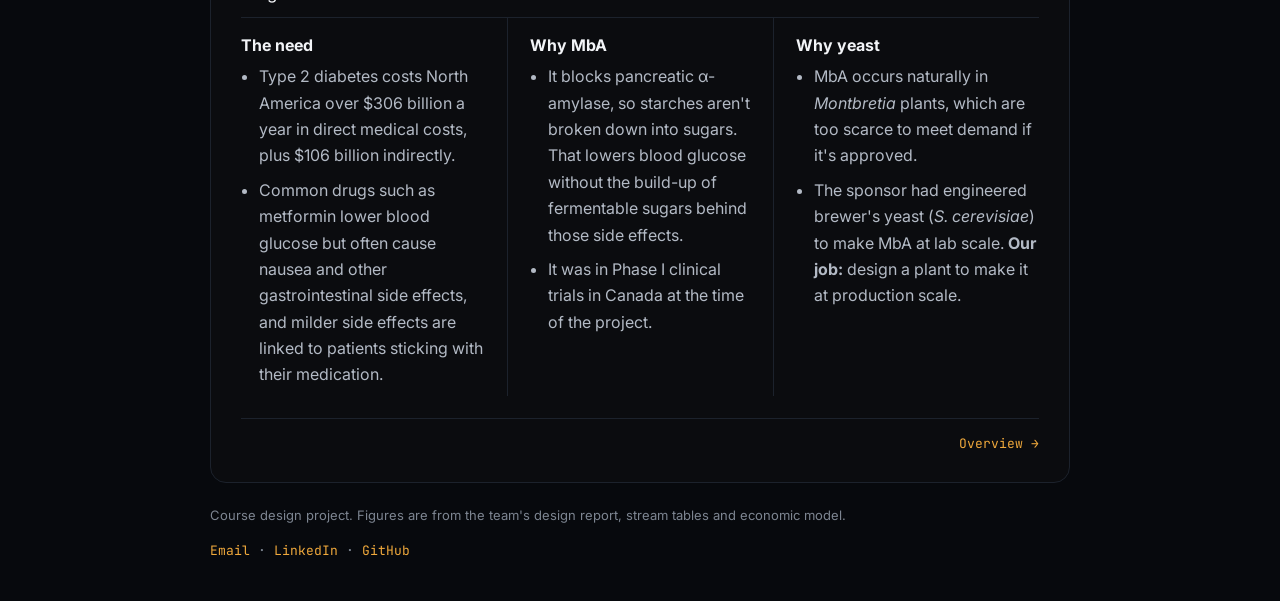
==== commit c55e958a: "Capstone (draft): background as its own first tab; Outcome back in Overview Co-Authored-By: Claude O" ====
--- a/projects/capstone-montbretin.html
+++ b/projects/capstone-montbretin.html
@@ -51,10 +51,9 @@
 
   <nav class="toc" aria-label="On this page"></nav>
 
-  <div class="card">
-    <div class="card-head"><span class="label">About this project</span></div>
+  <div class="card" data-toc="Background">
+    <div class="card-head"><span class="label">Background</span></div>
     <p class="lead">Montbretin A: can a yeast engineered in the lab be scaled up to supply a promising type 2 diabetes drug?</p>
-    <p class="outcome">A plant designed to make <strong>about 3,700 kg of MbA a year</strong>, roughly <strong>74 million</strong> 50 mg doses, from 333 batches of about 11 kg each.</p>
     <div class="grid-3">
       <div>
         <h3>The need</h3>
@@ -81,6 +80,11 @@
   </div>
 
   <div class="card" data-toc="Overview">
+    <div class="card-head"><span class="label">Outcome</span></div>
+    <p class="outcome">A plant designed to make <strong>about 3,700 kg of MbA a year</strong>, roughly <strong>74 million</strong> 50 mg doses, from 333 batches of about 11 kg each.</p>
+  </div>
+
+  <div class="card">
     <div class="card-head"><span class="label">My role</span></div>
     <ul>
       <li><strong>Team coordinator.</strong> The role rotated weekly; after my week the team asked me to keep it for the whole project. I sent agendas ahead, wrote minutes detailed enough that anyone who missed a meeting could catch up, captured professor and sponsor feedback at reviews, and called the in-person work sessions that carried us through both semester deadlines.</li>
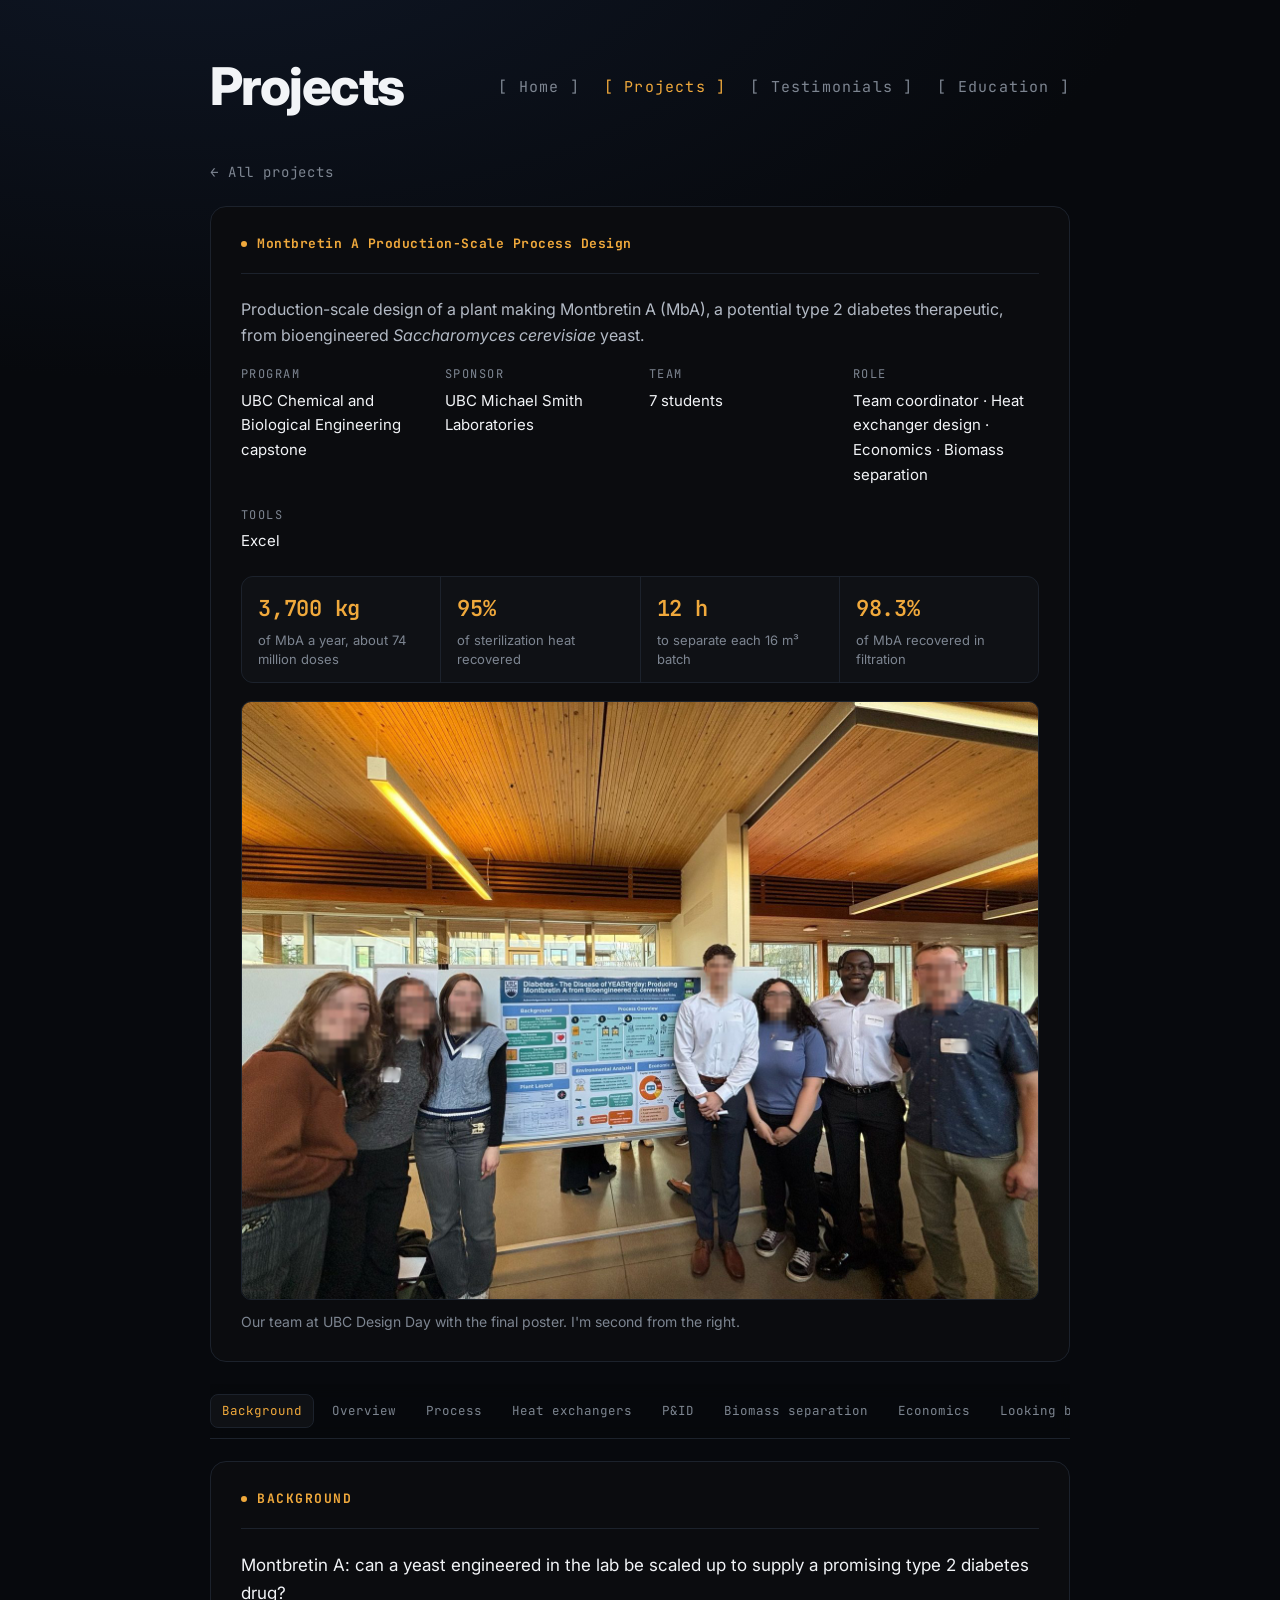
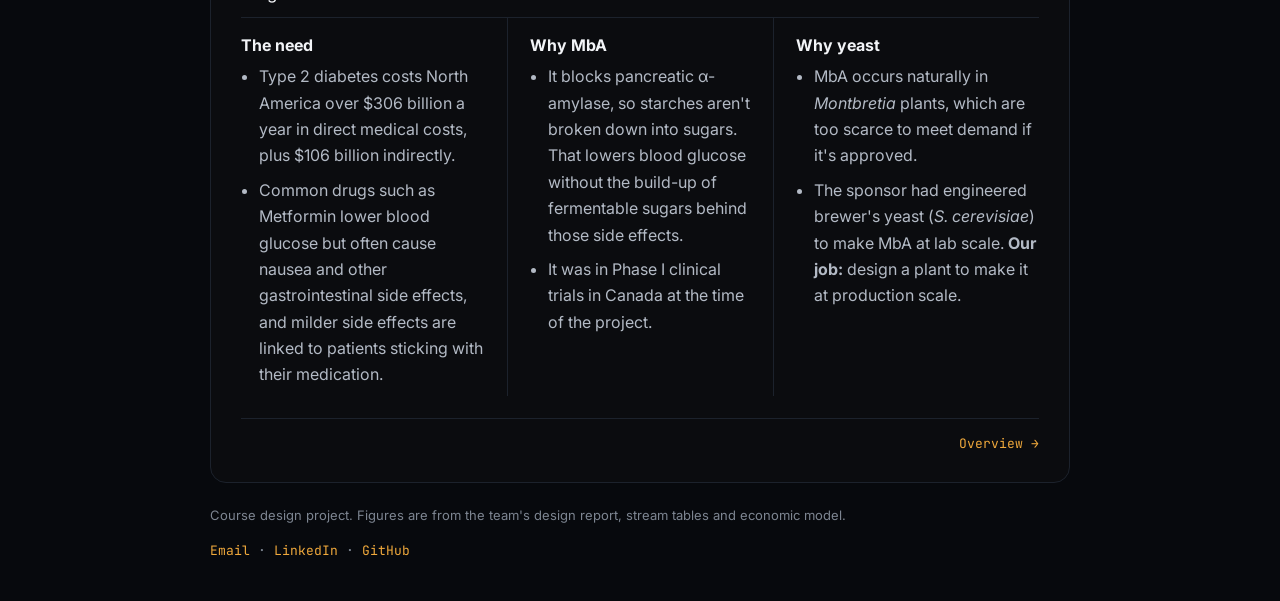
==== commit e2aa1f00: "Capstone (draft): capitalize Metformin Co-Authored-By: Claude Opus 5.5 <noreply@anthropic.com> Claud" ====
--- a/projects/capstone-montbretin.html
+++ b/projects/capstone-montbretin.html
@@ -59,7 +59,7 @@
         <h3>The need</h3>
         <ul>
           <li>Type 2 diabetes costs North America over $306 billion a year in direct medical costs, plus $106 billion indirectly.</li>
-          <li>Common drugs such as metformin lower blood glucose but often cause nausea and other gastrointestinal side effects, and milder side effects are linked to patients sticking with their medication.</li>
+          <li>Common drugs such as Metformin lower blood glucose but often cause nausea and other gastrointestinal side effects, and milder side effects are linked to patients sticking with their medication.</li>
         </ul>
       </div>
       <div>
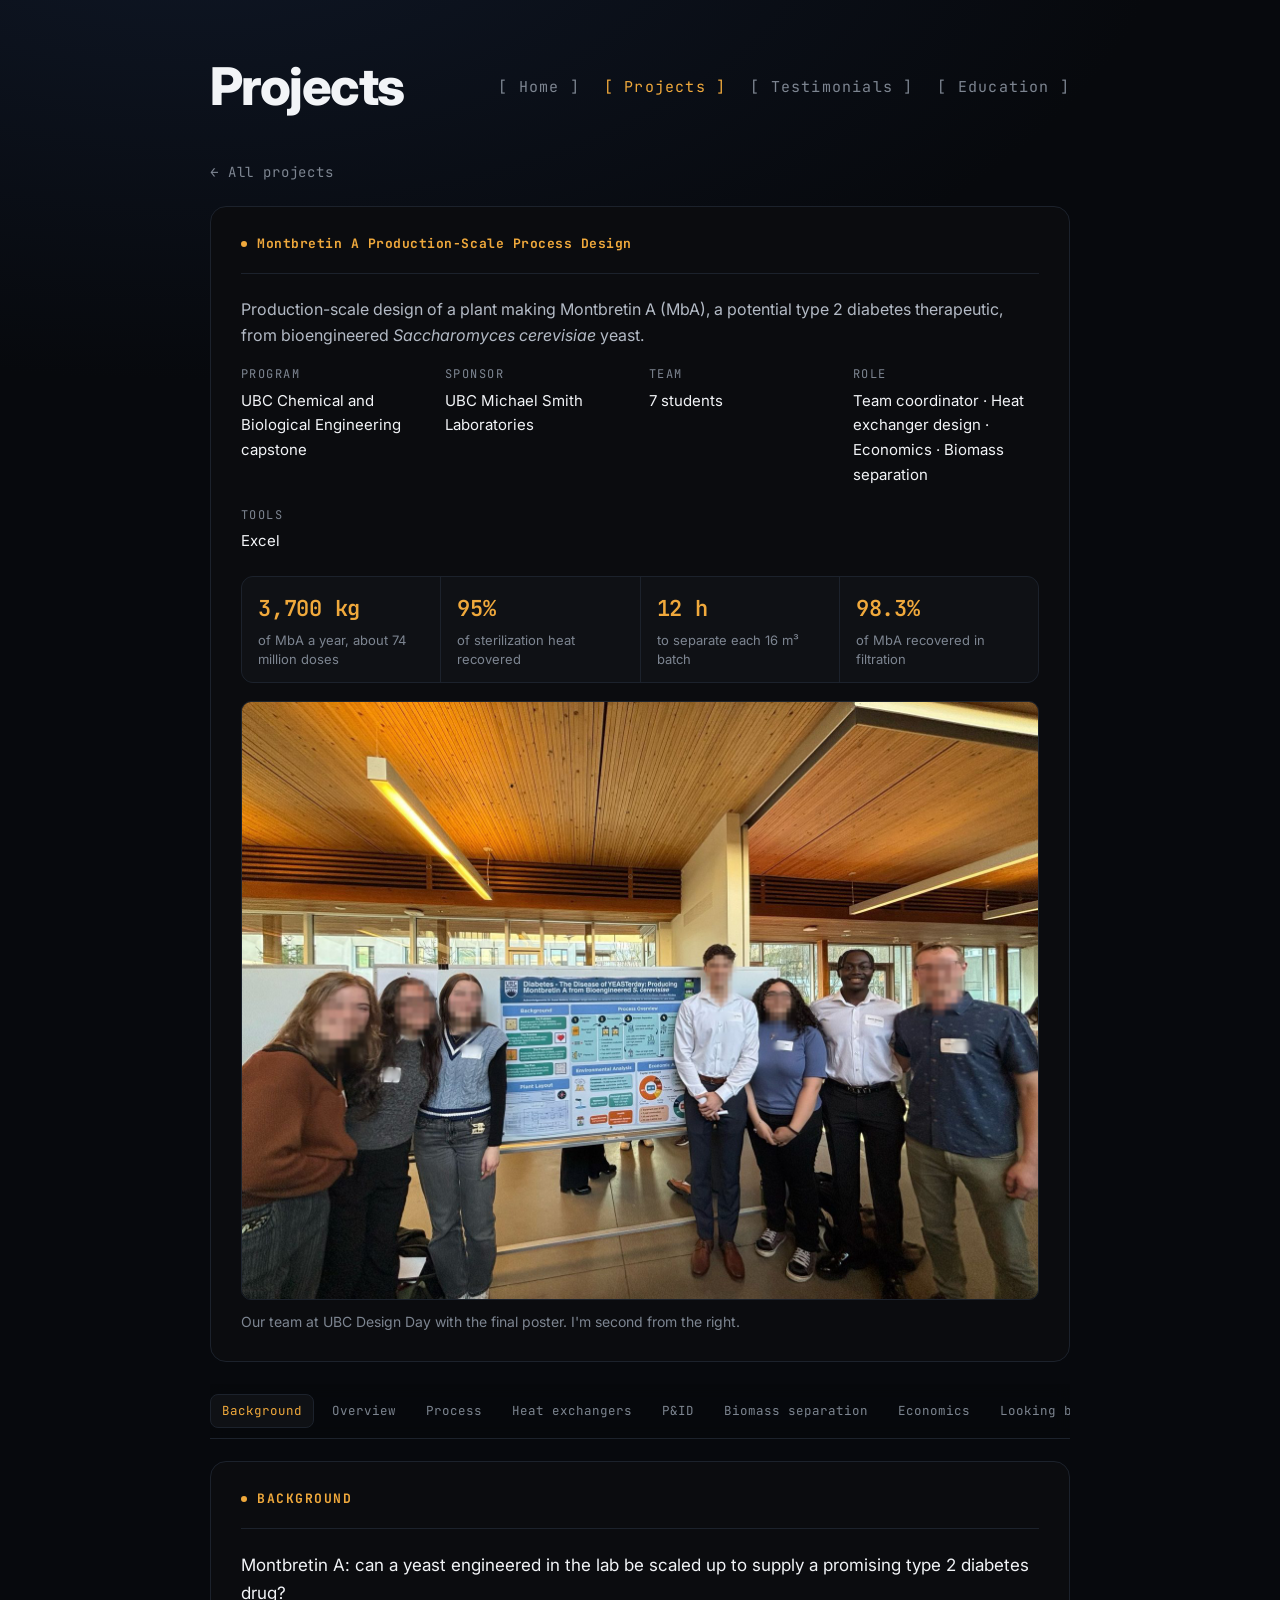
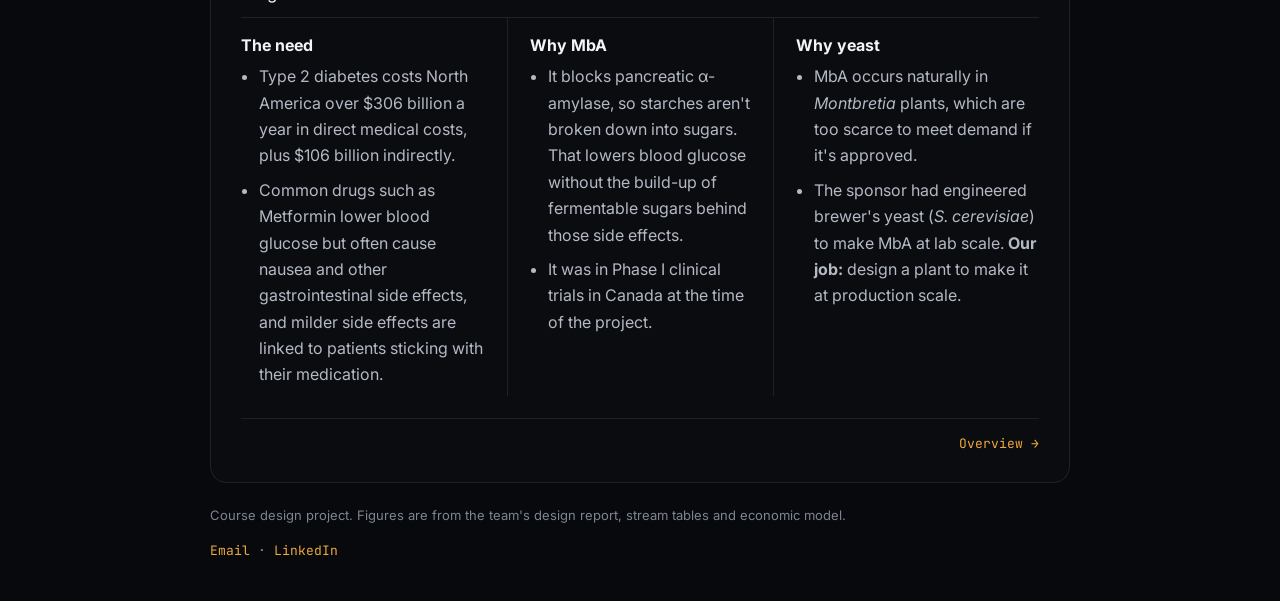
==== commit ee6005b4: "Remove GitHub link from site footers Co-Authored-By: Claude Opus 5.5 <noreply@anthropic.com> Claude-" ====
--- a/projects/capstone-montbretin.html
+++ b/projects/capstone-montbretin.html
@@ -433,7 +433,7 @@
 </main>
 
 <footer><div class="wrap">
-  <a href="mailto:dolaniyan321@gmail.com">Email</a> · <a href="https://www.linkedin.com/in/daniel-olaniyan/">LinkedIn</a> · <a href="https://github.com/DanielOlaniyan">GitHub</a>
+  <a href="mailto:dolaniyan321@gmail.com">Email</a> · <a href="https://www.linkedin.com/in/daniel-olaniyan/">LinkedIn</a>
 </div></footer>
 <script src="../assets/main.js?v=20261120c"></script>
 </body>
